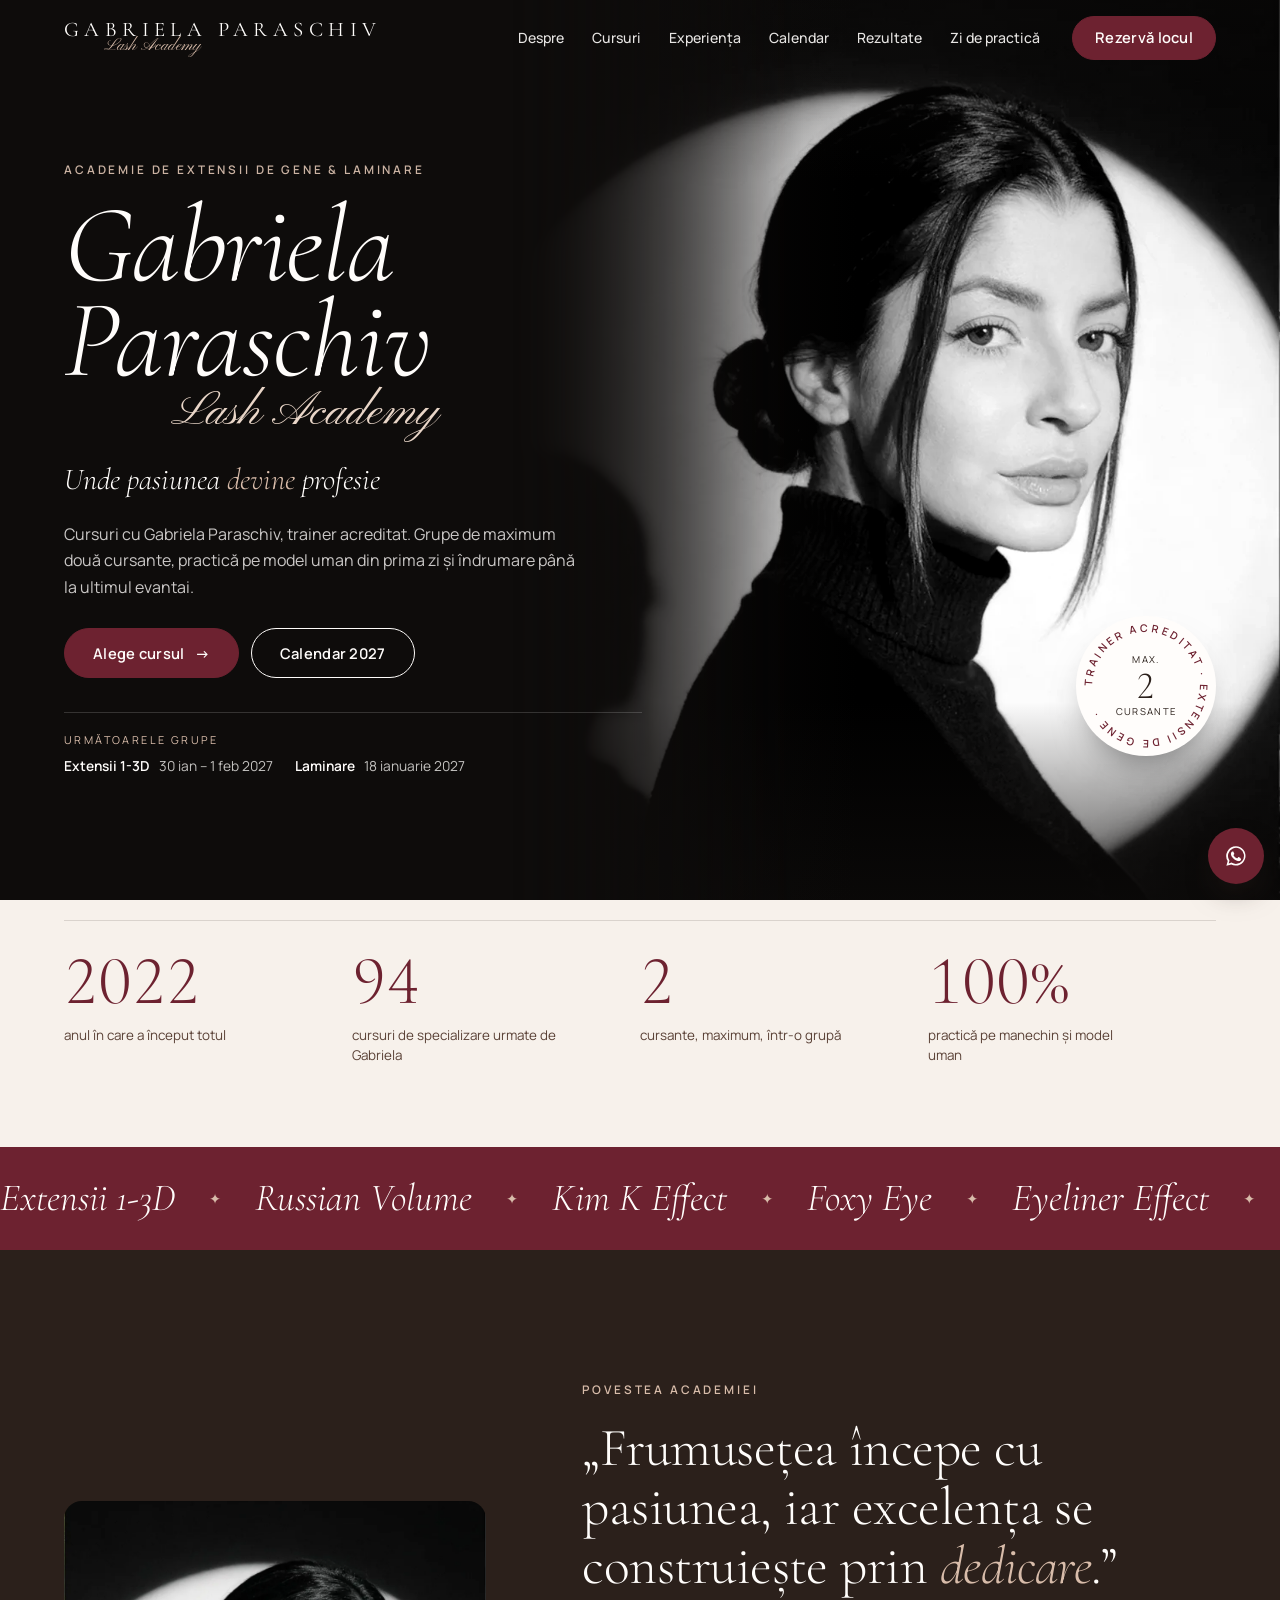
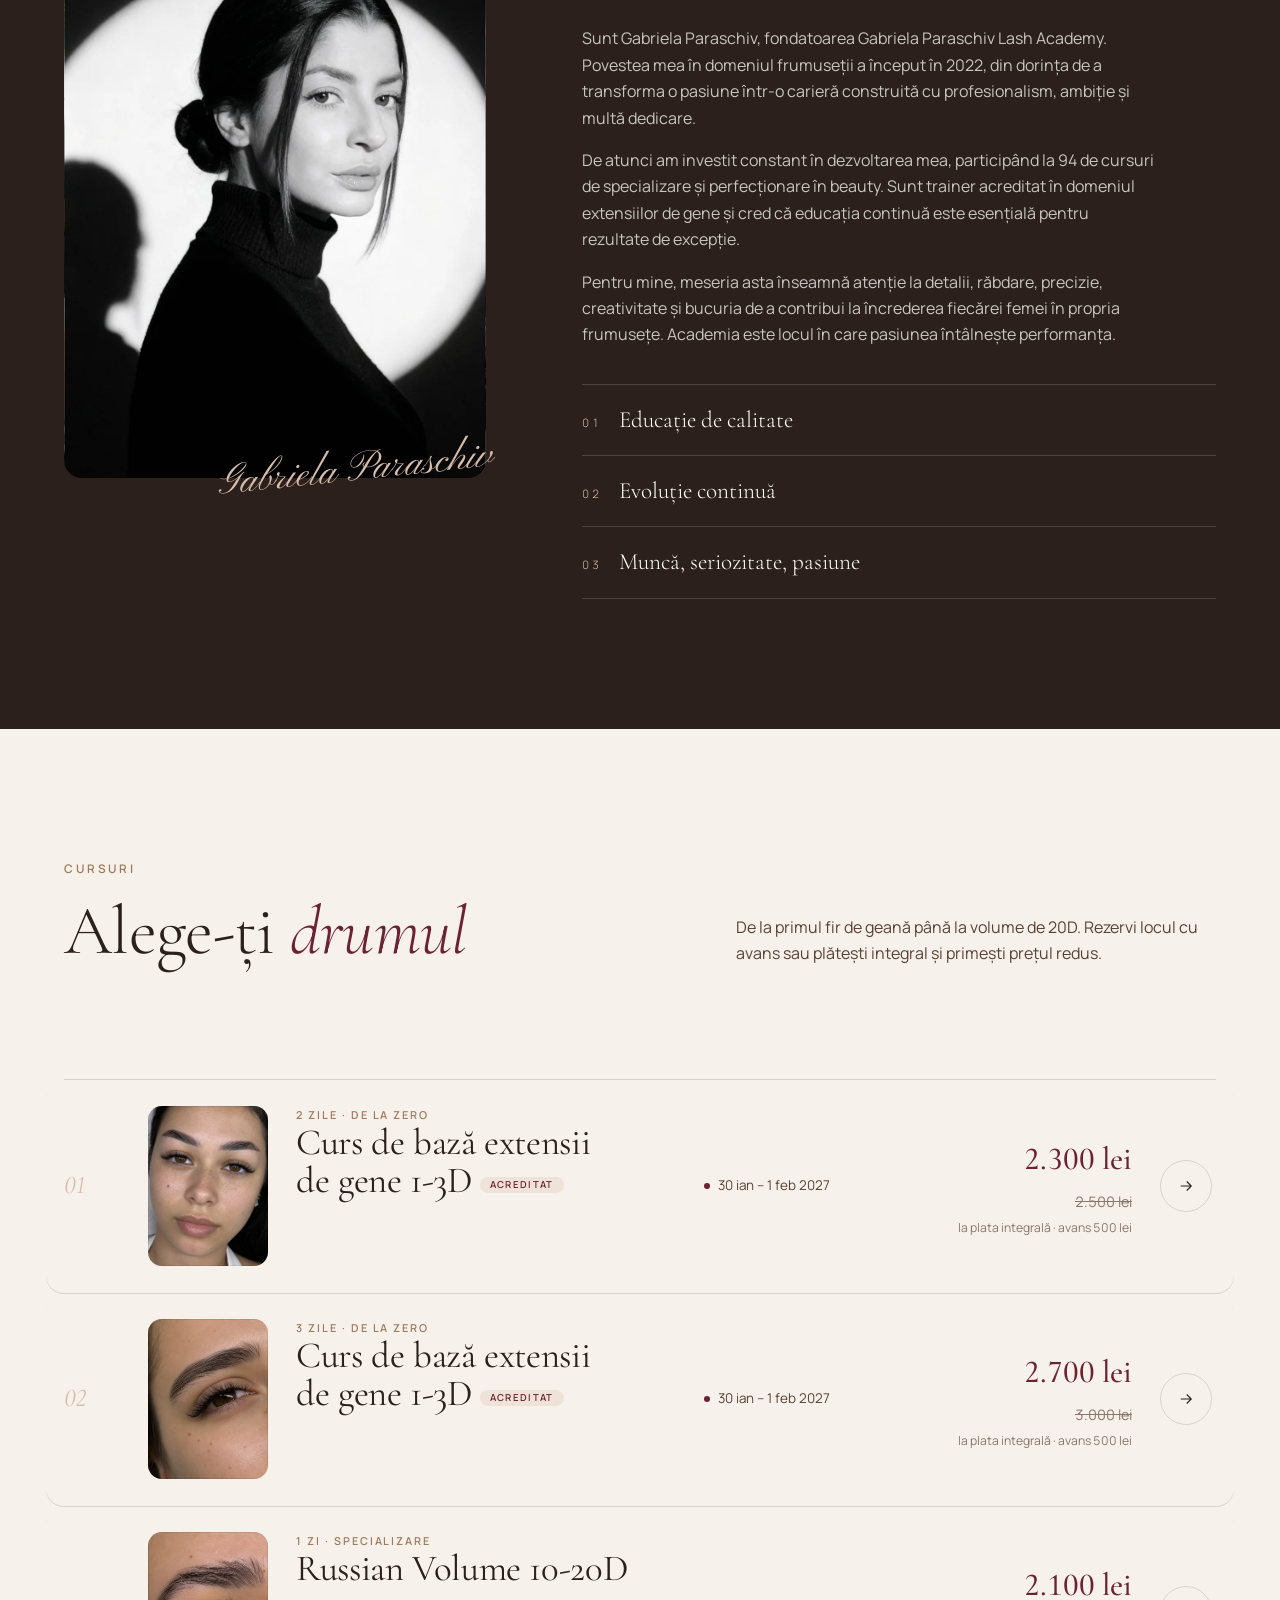
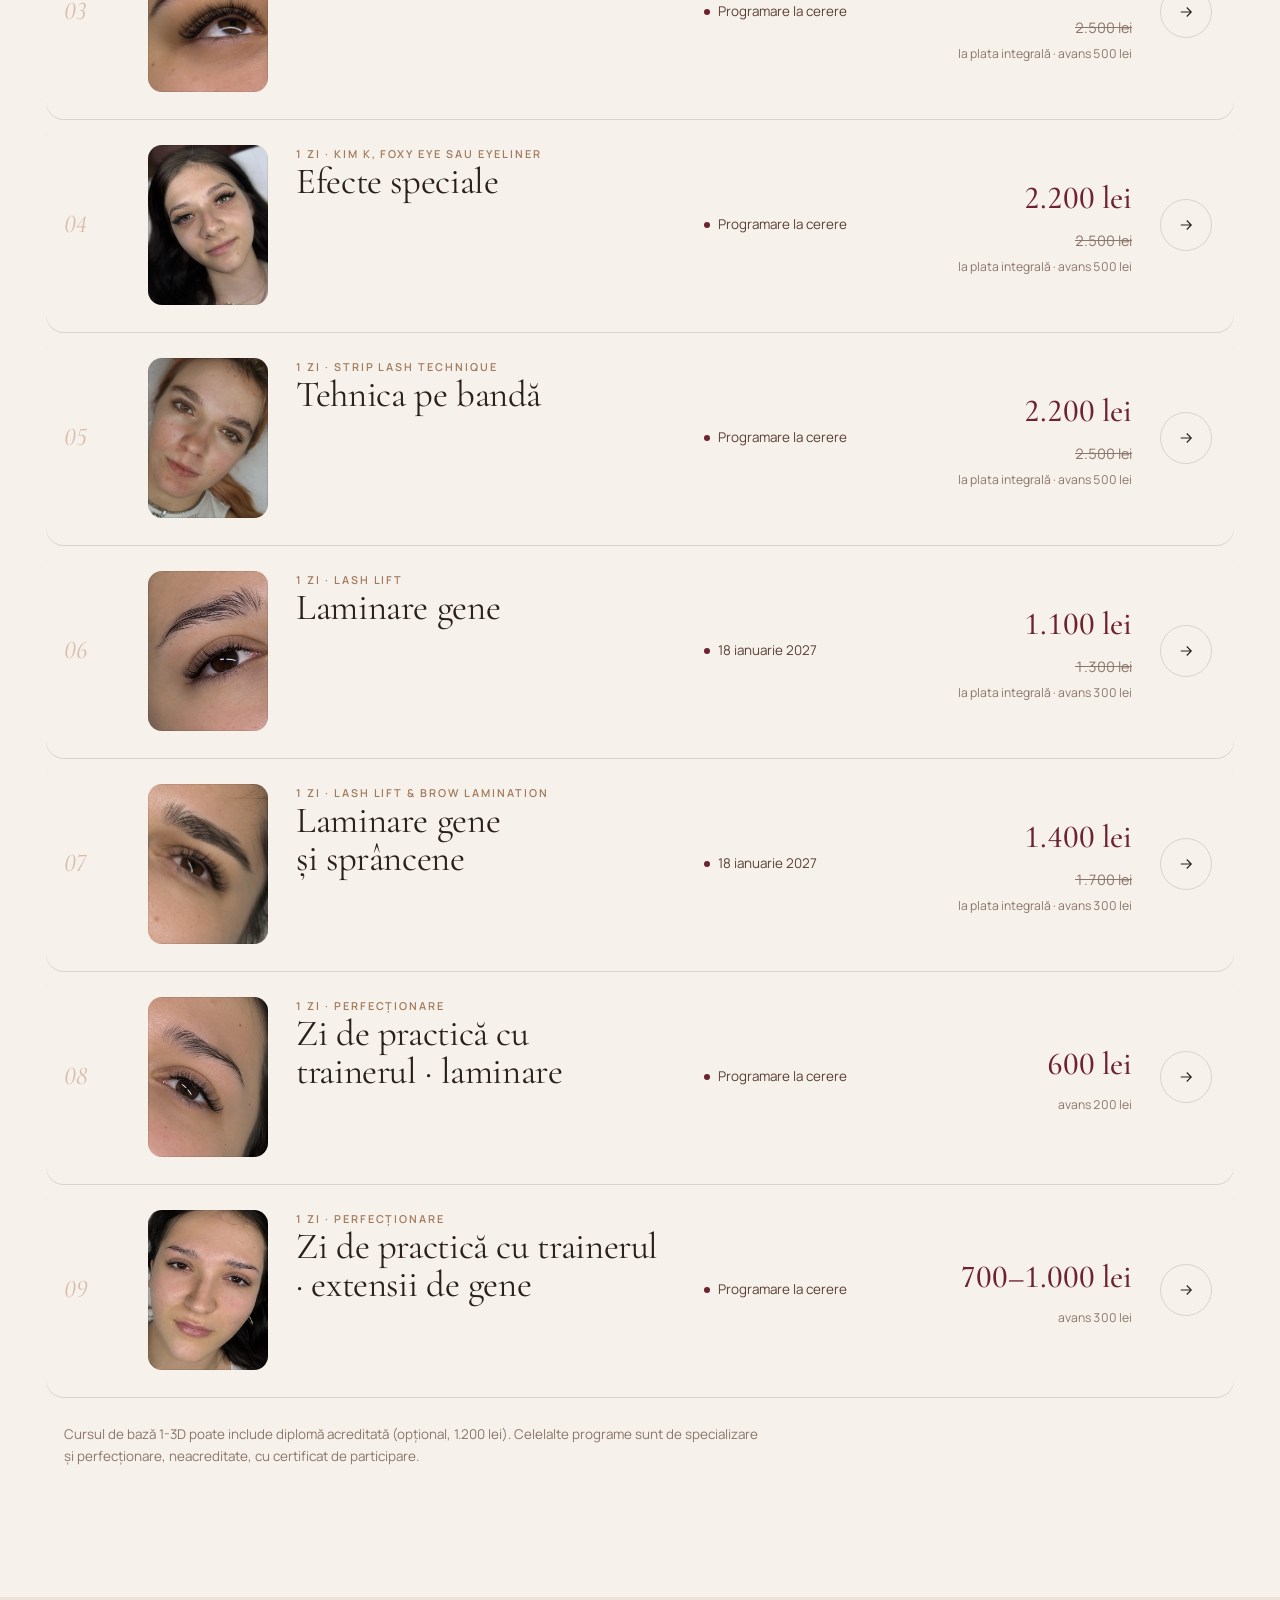
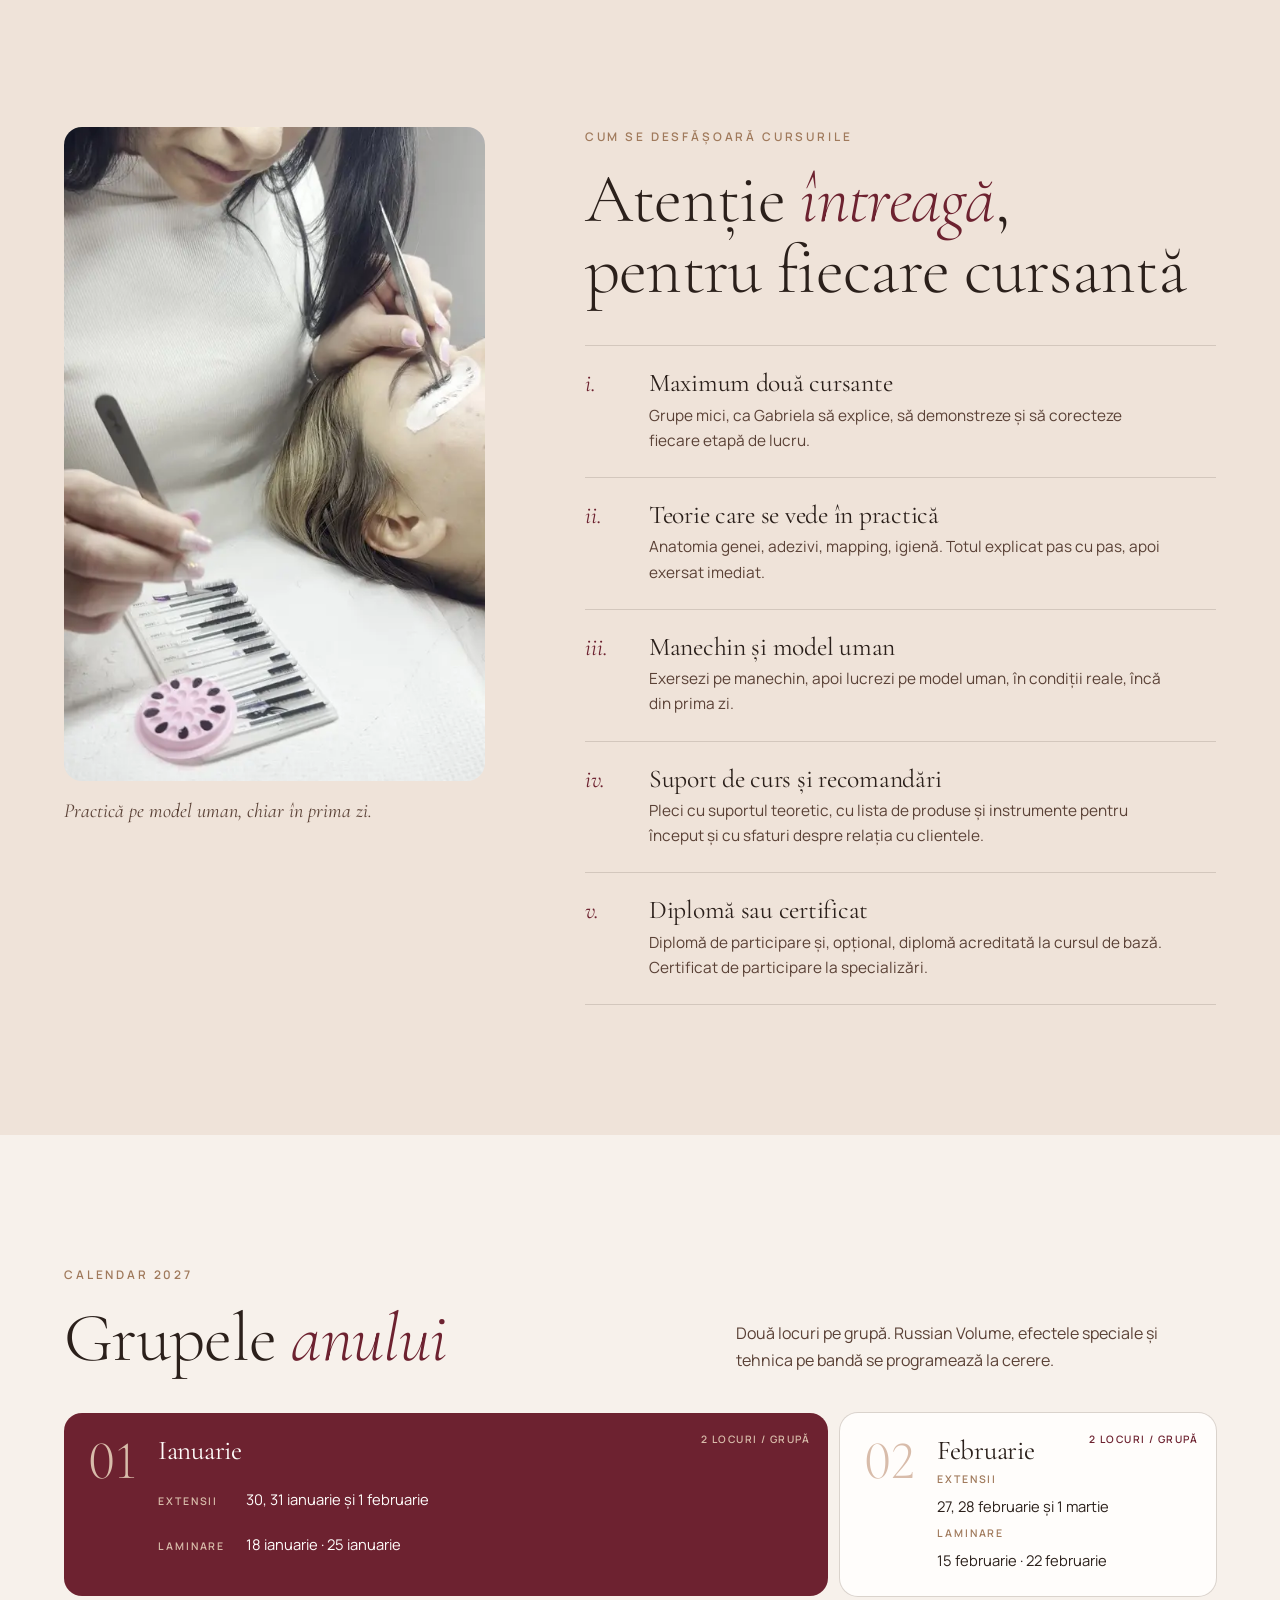
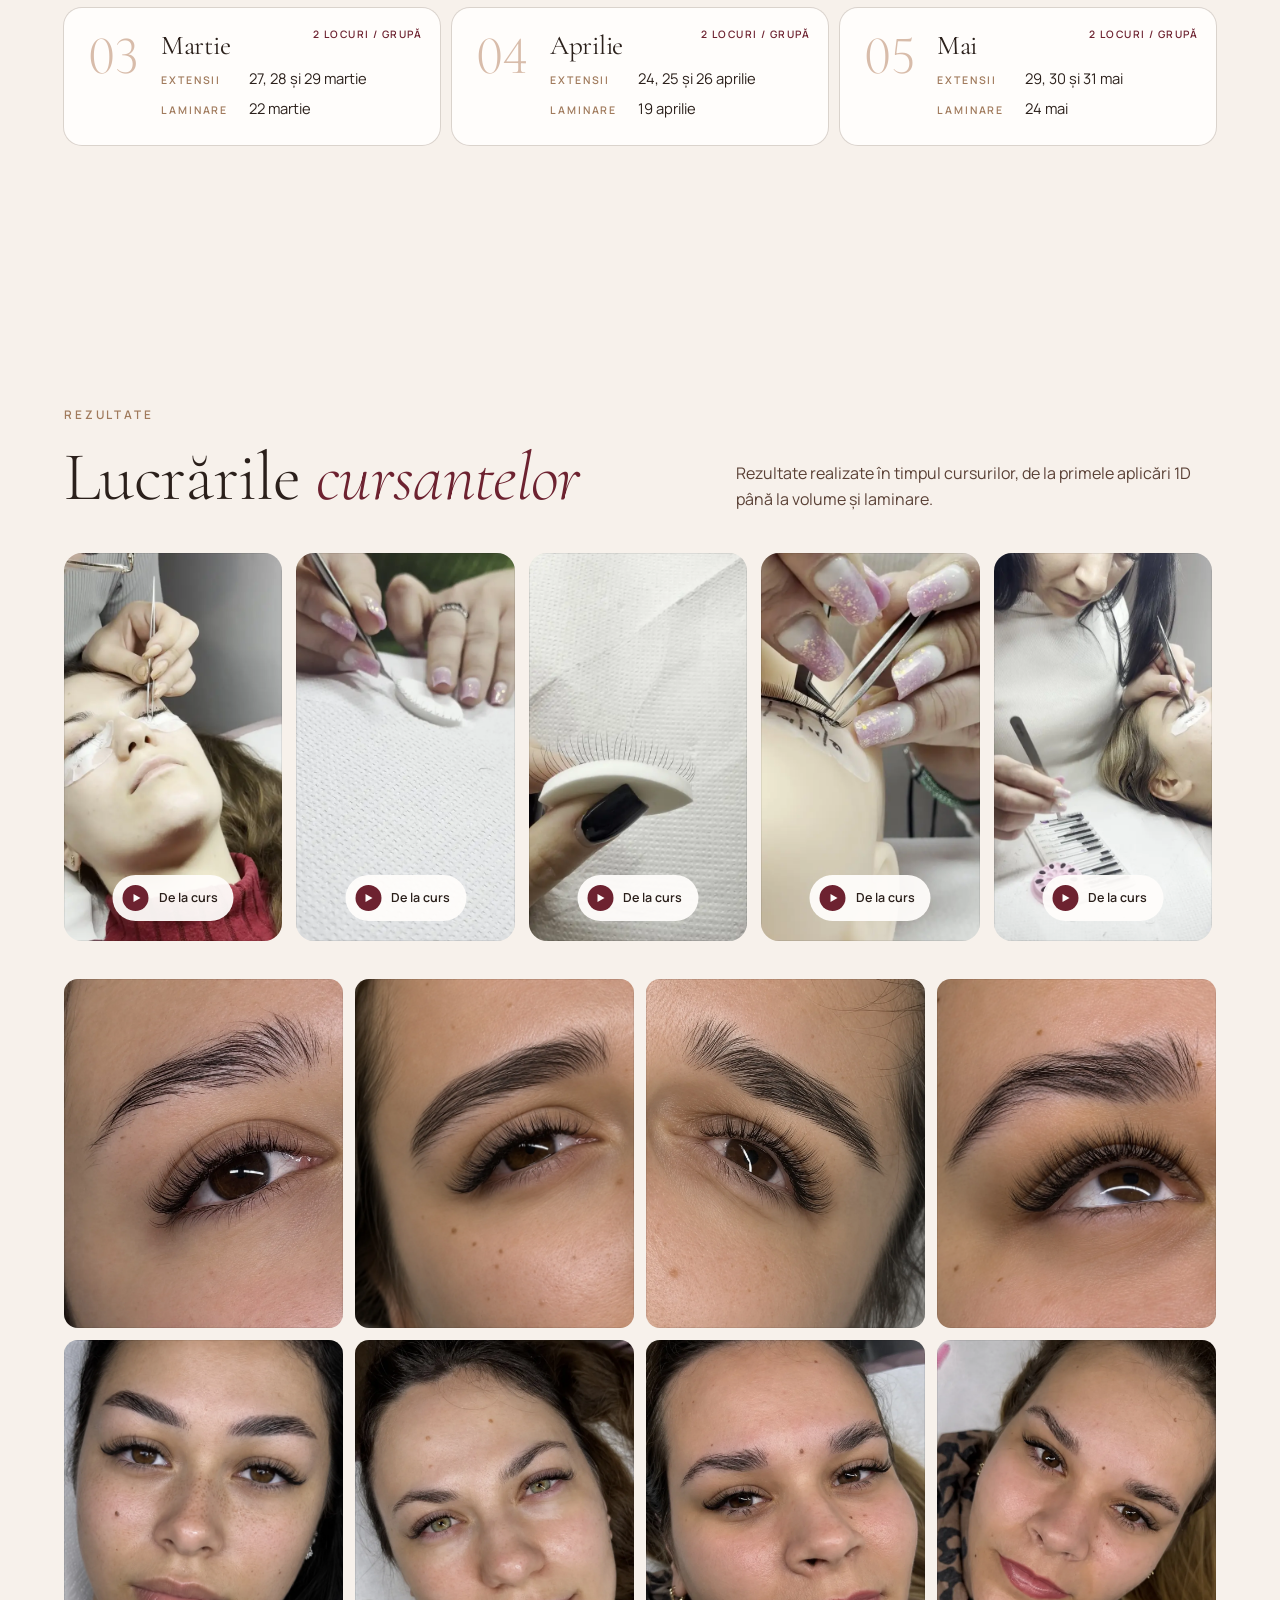
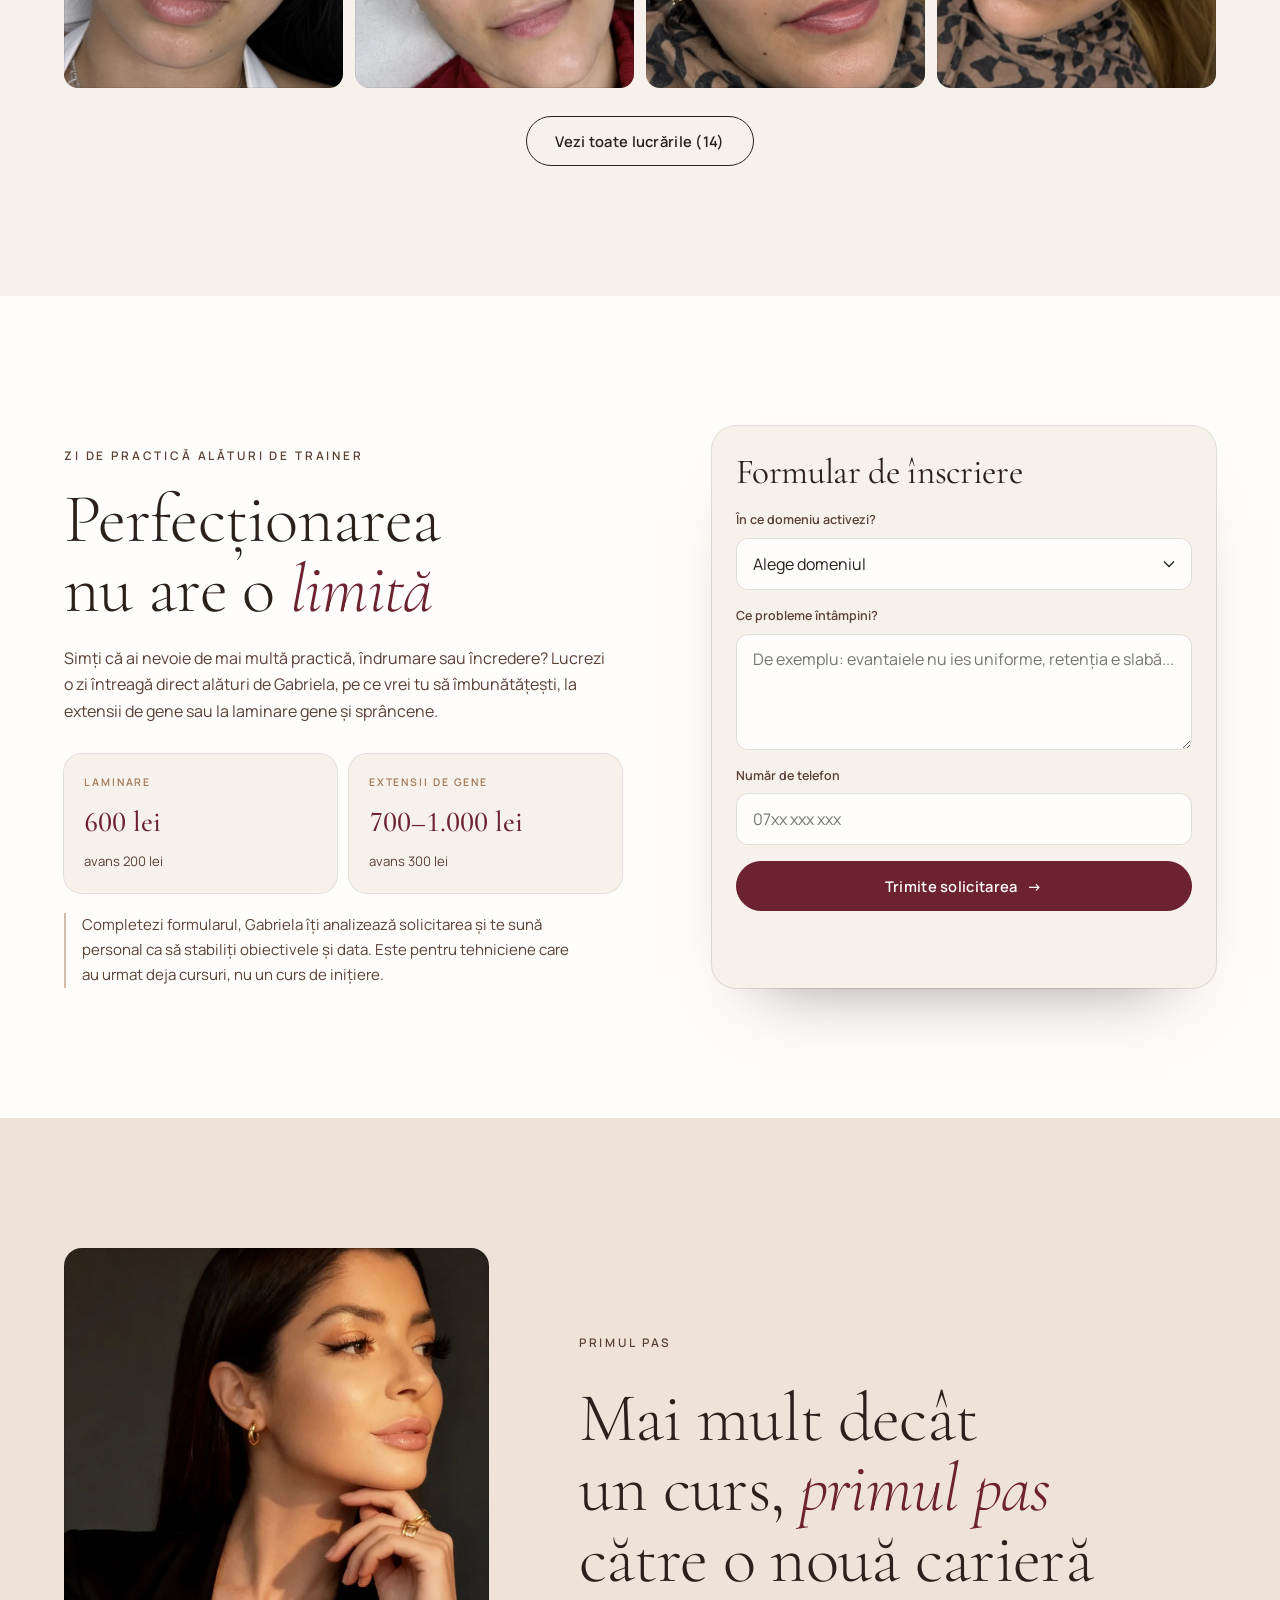
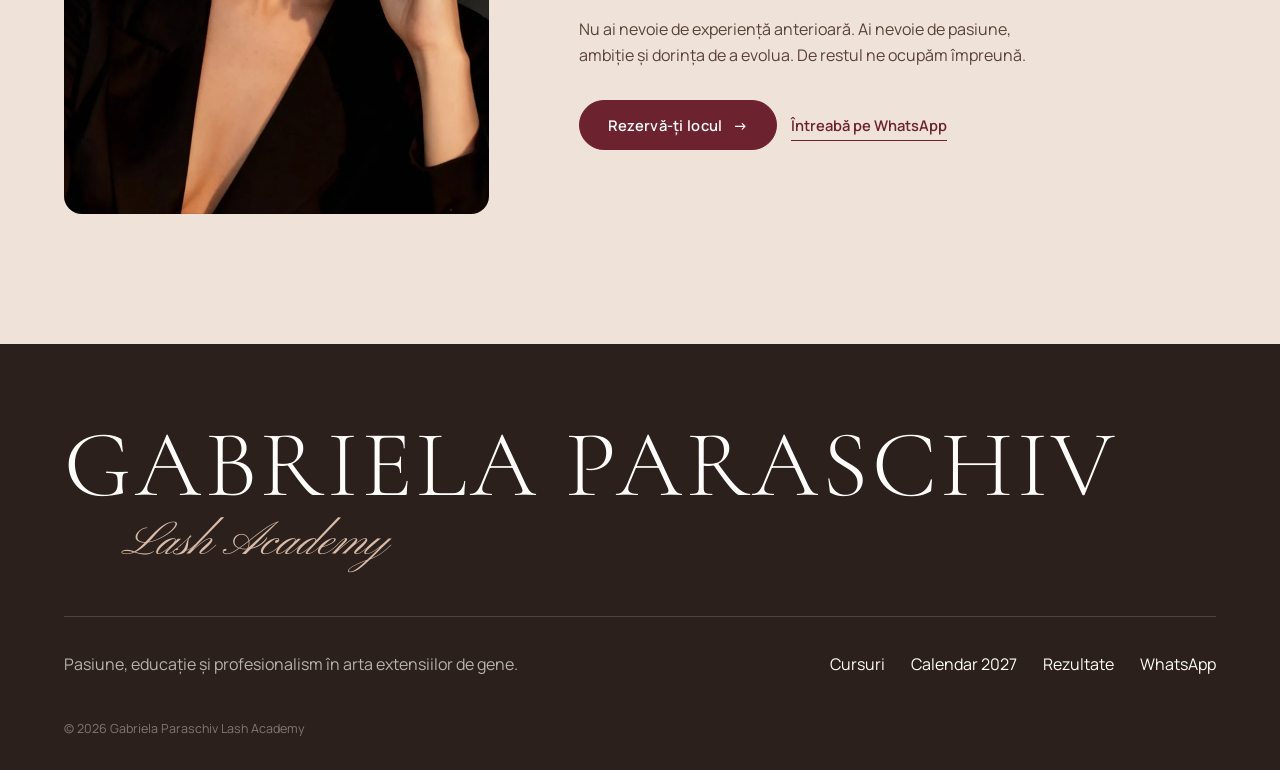
==== index.html @ af93b702 "Site Gabriela Paraschiv Lash Academy: design Epiphany, hero Reflector Co-Authored-By: Claude Opus 5." ====
<!doctype html>
<html lang="ro">
<head>
<meta charset="utf-8">
<meta name="viewport" content="width=device-width, initial-scale=1">
<title>Gabriela Paraschiv Lash Academy | Cursuri extensii de gene și laminare</title>
<meta name="description" content="Cursuri profesionale de extensii de gene (1-3D, Russian Volume, efecte speciale, tehnica pe bandă) și laminare gene și sprâncene. Grupe de maximum 2 cursante, practică pe model uman, cu Gabriela Paraschiv, trainer acreditat.">
<meta property="og:title" content="Gabriela Paraschiv Lash Academy">
<meta property="og:description" content="Mai mult decât frumusețe: un loc în care pasiunea devine profesie. Grupe de maximum 2 cursante.">
<meta property="og:image" content="assets/img/gabriela-bw.webp">
<meta name="theme-color" content="#0e0c0b">
<link rel="preconnect" href="https://fonts.googleapis.com">
<link rel="preconnect" href="https://fonts.gstatic.com" crossorigin>
<link href="https://fonts.googleapis.com/css2?family=Cormorant+Garamond:ital,wght@0,300;0,400;0,500;1,300;1,400&family=Manrope:wght@400;500;600&family=Pinyon+Script&display=swap" rel="stylesheet">
<link rel="stylesheet" href="assets/style.css?v=8">
<script>document.documentElement.classList.add("js")</script>
</head>
<body>

<header class="nav" id="top">
  <a class="logo" href="#top" aria-label="Gabriela Paraschiv Lash Academy, acasă">
    <span class="logo-word">Gabriela Paraschiv</span>
    <span class="logo-script">Lash Academy</span>
  </a>
  <nav class="menu" id="menu" aria-label="Meniu principal">
    <a href="#despre">Despre</a>
    <a href="#cursuri">Cursuri</a>
    <a href="#experienta">Experiența</a>
    <a href="#calendar">Calendar</a>
    <a href="#rezultate">Rezultate</a>
    <a href="#practica">Zi de practică</a>
  </nav>
  <a class="btn nav-cta" href="#cursuri">Rezervă locul</a>
  <button class="burger" aria-label="Deschide meniul" aria-expanded="false" aria-controls="menu"><span></span><span></span></button>
</header>

<main>

<!-- HERO -->
<section class="hero hv-d">
  <div class="hero-media" aria-hidden="true">
    <img src="assets/img/gabriela-bw.webp" alt="" width="992" height="1500" fetchpriority="high">
  </div>
  <div class="hero-copy">
    <p class="eyebrow hero-in">Academie de extensii de gene &amp; laminare</p>
    <h1 class="hero-title hero-in">
      <span>Gabriela</span>
      <span>Paraschiv</span>
      <span class="hero-script">Lash Academy</span>
    </h1>
    <p class="hero-slogan hero-in">Unde pasiunea <em>devine</em> profesie</p>
    <p class="hero-lead hero-in">Cursuri cu Gabriela Paraschiv, trainer acreditat. Grupe de maximum două cursante, practică pe model uman din prima zi și îndrumare până la ultimul evantai.</p>
    <div class="hero-actions hero-in">
      <a class="btn" href="#cursuri">Alege cursul <span class="arr" aria-hidden="true">→</span></a>
      <a class="btn btn-ghost" href="#calendar">Calendar 2027</a>
    </div>
    <div class="next hero-in">
      <span class="next-label">Următoarele grupe</span>
      <span class="next-item"><b>Extensii 1-3D</b> 30 ian – 1 feb 2027</span>
      <span class="next-item"><b>Laminare</b> 18 ianuarie 2027</span>
    </div>
  </div>
  <div class="seal" aria-hidden="true">
    <svg viewBox="0 0 120 120"><defs><path id="c" d="M60,60 m-46,0 a46,46 0 1,1 92,0 a46,46 0 1,1 -92,0"/></defs>
      <text><textPath href="#c">TRAINER ACREDITAT · EXTENSII DE GENE · </textPath></text></svg>
    <span class="seal-core">max.<b>2</b>cursante</span>
  </div>
</section>

<!-- CIFRE -->
<section class="stats" aria-label="Pe scurt">
  <div class="stat reveal"><b>2022</b><span>anul în care a început totul</span></div>
  <div class="stat reveal"><b>94</b><span>cursuri de specializare urmate de Gabriela</span></div>
  <div class="stat reveal"><b>2</b><span>cursante, maximum, într-o grupă</span></div>
  <div class="stat reveal"><b>100%</b><span>practică pe manechin și model uman</span></div>
</section>

<!-- MARQUEE -->
<div class="marquee" aria-hidden="true">
  <div class="marquee-track">
    <span>Extensii 1-3D</span><i>✦</i><span>Russian Volume</span><i>✦</i><span>Kim K Effect</span><i>✦</i><span>Foxy Eye</span><i>✦</i><span>Eyeliner Effect</span><i>✦</i><span>Tehnica pe bandă</span><i>✦</i><span>Lash Lift</span><i>✦</i><span>Brow Lamination</span><i>✦</i>
    <span>Extensii 1-3D</span><i>✦</i><span>Russian Volume</span><i>✦</i><span>Kim K Effect</span><i>✦</i><span>Foxy Eye</span><i>✦</i><span>Eyeliner Effect</span><i>✦</i><span>Tehnica pe bandă</span><i>✦</i><span>Lash Lift</span><i>✦</i><span>Brow Lamination</span><i>✦</i>
  </div>
</div>

<!-- DESPRE -->
<section class="about" id="despre">
  <div class="about-visual reveal">
    <div class="arch arch-bw"><img src="assets/img/gabriela-bw.webp" alt="Gabriela Paraschiv, portret alb-negru" loading="lazy" width="992" height="1500"></div>
    <p class="sign">Gabriela Paraschiv</p>
  </div>
  <div class="about-copy">
    <p class="kicker kicker-light reveal"><span class="dot"></span>Povestea academiei</p>
    <h2 class="reveal">„Frumusețea începe cu pasiunea, iar excelența se construiește prin <em>dedicare</em>.”</h2>
    <div class="about-text reveal">
      <p>Sunt Gabriela Paraschiv, fondatoarea Gabriela Paraschiv Lash Academy. Povestea mea în domeniul frumuseții a început în 2022, din dorința de a transforma o pasiune într-o carieră construită cu profesionalism, ambiție și multă dedicare.</p>
      <p>De atunci am investit constant în dezvoltarea mea, participând la 94 de cursuri de specializare și perfecționare în beauty. Sunt trainer acreditat în domeniul extensiilor de gene și cred că educația continuă este esențială pentru rezultate de excepție.</p>
      <p>Pentru mine, meseria asta înseamnă atenție la detalii, răbdare, precizie, creativitate și bucuria de a contribui la încrederea fiecărei femei în propria frumusețe. Academia este locul în care pasiunea întâlnește performanța.</p>
    </div>
    <ul class="values reveal">
      <li><span>01</span>Educație de calitate</li>
      <li><span>02</span>Evoluție continuă</li>
      <li><span>03</span>Muncă, seriozitate, pasiune</li>
    </ul>
  </div>
</section>

<!-- CURSURI -->
<section class="courses" id="cursuri">
  <div class="sec-head">
    <div>
      <p class="kicker reveal"><span class="dot"></span>Cursuri</p>
      <h2 class="reveal">Alege-ți <em>drumul</em></h2>
    </div>
    <p class="sec-sub reveal">De la primul fir de geană până la volume de 20D. Rezervi locul cu avans sau plătești integral și primești prețul redus.</p>
  </div>
  <div class="filters reveal" role="tablist" aria-label="Filtrează cursurile">
    <button class="chip is-on" data-filter="all" role="tab" aria-selected="true">Toate <sup>9</sup></button>
    <button class="chip" data-filter="baza" role="tab" aria-selected="false">De la zero</button>
    <button class="chip" data-filter="spec" role="tab" aria-selected="false">Specializări</button>
    <button class="chip" data-filter="lam" role="tab" aria-selected="false">Laminare</button>
    <button class="chip" data-filter="practica" role="tab" aria-selected="false">Zi de practică</button>
  </div>
  <ol class="course-list" id="courseList"></ol>
  <p class="fine">Cursul de bază 1-3D poate include diplomă acreditată (opțional, 1.200 lei). Celelalte programe sunt de specializare și perfecționare, neacreditate, cu certificat de participare.</p>
</section>

<!-- EXPERIENȚA -->
<section class="exp" id="experienta">
  <div class="exp-media reveal">
    <div class="arch arch-video">
      <video src="assets/video/v-5691.mp4" poster="assets/video/p-5691.webp" muted loop playsinline autoplay preload="none" aria-label="Gabriela lucrând alături de o cursantă"></video>
    </div>
    <p class="caption">Practică pe model uman, chiar în prima zi.</p>
  </div>
  <div class="exp-copy">
    <p class="kicker reveal"><span class="dot"></span>Cum se desfășoară cursurile</p>
    <h2 class="reveal">Atenție <em>întreagă</em>, pentru fiecare cursantă</h2>
    <ol class="steps">
      <li class="reveal"><span class="n">i.</span><div><h3>Maximum două cursante</h3><p>Grupe mici, ca Gabriela să explice, să demonstreze și să corecteze fiecare etapă de lucru.</p></div></li>
      <li class="reveal"><span class="n">ii.</span><div><h3>Teorie care se vede în practică</h3><p>Anatomia genei, adezivi, mapping, igienă. Totul explicat pas cu pas, apoi exersat imediat.</p></div></li>
      <li class="reveal"><span class="n">iii.</span><div><h3>Manechin și model uman</h3><p>Exersezi pe manechin, apoi lucrezi pe model uman, în condiții reale, încă din prima zi.</p></div></li>
      <li class="reveal"><span class="n">iv.</span><div><h3>Suport de curs și recomandări</h3><p>Pleci cu suportul teoretic, cu lista de produse și instrumente pentru început și cu sfaturi despre relația cu clientele.</p></div></li>
      <li class="reveal"><span class="n">v.</span><div><h3>Diplomă sau certificat</h3><p>Diplomă de participare și, opțional, diplomă acreditată la cursul de bază. Certificat de participare la specializări.</p></div></li>
    </ol>
  </div>
</section>

<!-- CALENDAR -->
<section class="cal" id="calendar">
  <div class="sec-head">
    <div>
      <p class="kicker reveal"><span class="dot"></span>Calendar 2027</p>
      <h2 class="reveal">Grupele <em>anului</em></h2>
    </div>
    <p class="sec-sub reveal">Două locuri pe grupă. Russian Volume, efectele speciale și tehnica pe bandă se programează la cerere.</p>
  </div>
  <div class="cal-grid" id="calGrid"></div>
</section>

<!-- REZULTATE -->
<section class="results" id="rezultate">
  <div class="sec-head">
    <div>
      <p class="kicker reveal"><span class="dot"></span>Rezultate</p>
      <h2 class="reveal">Lucrările <em>cursantelor</em></h2>
    </div>
    <p class="sec-sub reveal">Rezultate realizate în timpul cursurilor, de la primele aplicări 1D până la volume și laminare.</p>
  </div>
  <div class="reel" id="reel"></div>
  <div class="mosaic" id="mosaic"></div>
</section>

<!-- ZI DE PRACTICĂ -->
<section class="practice" id="practica">
  <div class="practice-copy">
    <p class="kicker reveal"><span class="dot"></span>Zi de practică alături de trainer</p>
    <h2 class="reveal">Perfecționarea nu are o <em>limită</em></h2>
    <p class="reveal">Simți că ai nevoie de mai multă practică, îndrumare sau încredere? Lucrezi o zi întreagă direct alături de Gabriela, pe ce vrei tu să îmbunătățești, la extensii de gene sau la laminare gene și sprâncene.</p>
    <div class="practice-prices reveal">
      <div><small>Laminare</small><b>600 lei</b><span>avans 200 lei</span></div>
      <div><small>Extensii de gene</small><b>700–1.000 lei</b><span>avans 300 lei</span></div>
    </div>
    <p class="practice-how reveal">Completezi formularul, Gabriela îți analizează solicitarea și te sună personal ca să stabiliți obiectivele și data. Este pentru tehniciene care au urmat deja cursuri, nu un curs de inițiere.</p>
  </div>
  <form class="pform reveal" id="practiceForm" novalidate>
    <h3>Formular de înscriere</h3>
    <label><span>În ce domeniu activezi?</span>
      <select name="domeniu" required>
        <option value="">Alege domeniul</option>
        <option>Extensii de gene</option>
        <option>Laminare gene și sprâncene</option>
        <option>Ambele</option>
      </select>
    </label>
    <label><span>Ce probleme întâmpini?</span>
      <textarea name="probleme" rows="4" placeholder="De exemplu: evantaiele nu ies uniforme, retenția e slabă..." required></textarea>
    </label>
    <label><span>Număr de telefon</span>
      <input name="telefon" type="tel" inputmode="tel" autocomplete="tel" placeholder="07xx xxx xxx" required>
    </label>
    <button class="btn btn-dark btn-block" type="submit">Trimite solicitarea <span class="arr" aria-hidden="true">→</span></button>
    <p class="form-msg" id="practiceMsg" role="status"></p>
  </form>
</section>

<!-- FINAL -->
<section class="final">
  <div class="arch arch-final reveal"><img src="assets/img/gabriela-negru.webp" alt="Gabriela Paraschiv" loading="lazy" width="848" height="1500"></div>
  <div class="final-copy">
    <p class="kicker reveal"><span class="dot"></span>Primul pas</p>
    <h2 class="reveal">Mai mult decât un curs, <em>primul pas</em> către o nouă carieră</h2>
    <p class="reveal">Nu ai nevoie de experiență anterioară. Ai nevoie de pasiune, ambiție și dorința de a evolua. De restul ne ocupăm împreună.</p>
    <div class="hero-actions reveal">
      <a class="btn btn-dark" href="#cursuri">Rezervă-ți locul <span class="arr" aria-hidden="true">→</span></a>
      <a class="link-u" id="waLink2" href="#" target="_blank" rel="noopener">Întreabă pe WhatsApp</a>
    </div>
  </div>
</section>
</main>

<footer class="footer">
  <p class="foot-big">Gabriela Paraschiv <em>Lash Academy</em></p>
  <p class="foot-script">frumusețea începe cu pasiunea</p>
  <div class="foot-row">
    <p>Pasiune, educație și profesionalism în arta extensiilor de gene.</p>
    <nav class="foot-links" aria-label="Linkuri subsol">
      <a href="#cursuri">Cursuri</a><a href="#calendar">Calendar 2027</a><a href="#rezultate">Rezultate</a><a id="waLink" href="#" target="_blank" rel="noopener">WhatsApp</a>
    </nav>
  </div>
  <p class="copy">© 2026 Gabriela Paraschiv Lash Academy</p>
</footer>

<a class="wa-float" id="waFloat" href="#" target="_blank" rel="noopener" aria-label="Scrie pe WhatsApp">
  <svg viewBox="0 0 24 24" width="24" height="24" aria-hidden="true"><path fill="currentColor" d="M12 2.2A9.7 9.7 0 0 0 3.7 17l-1.3 4.8 4.9-1.3A9.7 9.7 0 1 0 12 2.2Zm0 17.7a8 8 0 0 1-4.1-1.1l-.3-.2-2.9.8.8-2.8-.2-.3A8 8 0 1 1 12 19.9Z"/><path fill="currentColor" d="M16.4 13.9c-.2-.1-1.4-.7-1.7-.8-.2-.1-.4-.1-.5.1l-.8 1c-.1.2-.3.2-.5.1a6.5 6.5 0 0 1-3.3-2.9c-.2-.4.3-.4.7-1.3.1-.2 0-.3 0-.4l-.8-1.8c-.2-.5-.4-.4-.5-.4h-.5a.9.9 0 0 0-.7.3 2.9 2.9 0 0 0-.9 2.2c0 1.3.9 2.5 1 2.7.1.2 1.8 2.7 4.4 3.8 1.6.7 2.2.7 3 .6.5-.1 1.4-.6 1.6-1.1.2-.6.2-1 .1-1.1l-.5-.3Z"/></svg>
</a>

<!-- Detalii curs (sheet) -->
<dialog id="courseDialog" class="sheet" aria-labelledby="cdTitle">
  <button class="x" data-close aria-label="Închide">
    <svg viewBox="0 0 24 24" width="18" height="18" aria-hidden="true"><path d="M6 6l12 12M18 6 6 18" stroke="currentColor" stroke-width="1.5" fill="none"/></svg>
  </button>
  <div id="courseBody"></div>
</dialog>

<!-- Rezervare -->
<dialog id="bookDialog" class="sheet sheet-narrow" aria-labelledby="bookTitle">
  <button class="x" data-close aria-label="Închide">
    <svg viewBox="0 0 24 24" width="18" height="18" aria-hidden="true"><path d="M6 6l12 12M18 6 6 18" stroke="currentColor" stroke-width="1.5" fill="none"/></svg>
  </button>
  <form id="bookForm" class="bform" novalidate>
    <p class="kicker"><span class="dot"></span>Rezervare</p>
    <h3 id="bookTitle">Rezervă-ți <em>locul</em></h3>
    <label><span>Curs</span><select name="curs" id="bookCourse" required></select></label>
    <label id="choiceWrap" hidden><span>Efectul ales</span><select name="efect" id="bookChoice"></select></label>
    <label id="dateWrap"><span>Data</span><select name="data" id="bookDate"></select></label>
    <fieldset id="addonWrap" hidden><legend>Adaugă, dacă vrei</legend><div id="addonList" class="opts"></div></fieldset>
    <fieldset><legend>Cum plătești</legend>
      <div class="opts">
        <label class="opt"><input type="radio" name="plata" value="avans" checked><span><b>Avans</b> pentru rezervarea locului</span><em id="payAdvance"></em></label>
        <label class="opt" id="fullRadio"><input type="radio" name="plata" value="integral"><span><b>Integral</b>, la preț redus</span><em id="payFull"></em></label>
      </div>
    </fieldset>
    <div class="row2">
      <label><span>Nume și prenume</span><input name="nume" autocomplete="name" required></label>
      <label><span>Telefon</span><input name="telefon" type="tel" inputmode="tel" autocomplete="tel" required></label>
    </div>
    <label><span>Email</span><input name="email" type="email" autocomplete="email" required></label>
    <div class="total"><span>De plată acum</span><strong id="sumNow">0 lei</strong></div>
    <p class="total-note" id="sumNote"></p>
    <label class="opt opt-plain"><input type="checkbox" name="acord" required><span>Am citit detaliile cursului și sunt de acord cu prelucrarea datelor mele pentru rezervare.</span></label>
    <button class="btn btn-dark btn-block" type="submit" id="bookSubmit">Continuă către plată <span class="arr" aria-hidden="true">→</span></button>
    <p class="form-msg" id="bookMsg" role="status"></p>
  </form>
</dialog>

<dialog id="lightbox" class="lightbox" aria-label="Poză mărită">
  <button class="x" data-close aria-label="Închide"><svg viewBox="0 0 24 24" width="18" height="18" aria-hidden="true"><path d="M6 6l12 12M18 6 6 18" stroke="currentColor" stroke-width="1.5" fill="none"/></svg></button>
  <img alt="">
</dialog>

<script>requestAnimationFrame(()=>requestAnimationFrame(()=>document.body.classList.add("is-ready")))</script>
<script src="assets/data.js?v=6"></script>
<script src="assets/app.js?v=6"></script>
</body>
</html>
---- assets/style.css ----
/* Gabriela Paraschiv Lash Academy: limbajul vizual Epiphany
   Cormorant Garamond (titluri) + Manrope (text) + Pinyon Script (semnătură).
   Crem, nisip, nude, caramel, cacao, bordo. */
:root{
  --cream:#f7f1eb; --sand:#efe3d9; --white:#fffdfb;
  --nude:#d8bcaa; --caramel:#a07a5c; --cocoa:#5a4136; --ink:#2b201b; --night:#241a15;
  --bordo:#6d2230; --bordo-2:#5a1a26;
  --muted:#8b766a;
  --line:rgba(43,32,27,.14); --line-l:rgba(255,253,251,.16);
  --serif:"Cormorant Garamond",Georgia,serif; --sans:"Manrope",system-ui,sans-serif; --script:"Pinyon Script",cursive;
  --pad:clamp(20px,5vw,72px); --maxw:1320px; --radius:18px; --ease:cubic-bezier(.22,.8,.2,1);
}
*{box-sizing:border-box;margin:0;padding:0}
[hidden]{display:none!important}
html{scroll-behavior:smooth;scroll-padding-top:84px;-webkit-text-size-adjust:100%;-webkit-font-smoothing:antialiased;-moz-osx-font-smoothing:grayscale}
body{font-family:var(--sans);font-size:16px;color:var(--ink);background:var(--cream);line-height:1.65;overflow-x:hidden}
img,video{display:block;max-width:100%}
img{outline:1px solid rgba(0,0,0,.08);outline-offset:-1px}
a{color:inherit;text-decoration:none}
button{font:inherit;color:inherit}
h1,h2,h3{font-family:var(--serif);font-weight:300;line-height:1.02;letter-spacing:-.01em;text-wrap:balance}
h2{font-size:clamp(2.4rem,5.4vw,4.4rem)}
h2 em,h3 em,.foot-big em{font-style:italic;color:var(--bordo)}
p{text-wrap:pretty}
::selection{background:var(--nude)}
:focus-visible{outline:2px solid var(--bordo);outline-offset:3px;border-radius:6px}

.kicker,.eyebrow{display:block;font-size:.74rem;letter-spacing:.24em;text-transform:uppercase;font-weight:600;color:var(--caramel);margin-bottom:18px}
.dot{display:none}
.kicker-light{color:var(--nude)}

/* butoane: pastilă bordo, ca la Epiphany */
.btn,.btn-dark{display:inline-flex;align-items:center;justify-content:center;gap:10px;min-height:50px;padding:0 28px;border-radius:999px;background:var(--bordo);color:var(--white);border:1px solid var(--bordo);font-weight:600;font-size:.92rem;letter-spacing:.02em;cursor:pointer;
  transition-property:transform,background-color,color,border-color;transition-duration:.25s;transition-timing-function:var(--ease)}
.btn:hover{background:var(--bordo-2);border-color:var(--bordo-2);transform:translateY(-2px)}
.btn:active{transform:scale(.97)}
.btn .arr{display:inline-block;transition:transform .25s var(--ease)}
.btn:hover .arr{transform:translateX(4px)}
.btn-ghost{background:transparent;color:inherit;border-color:currentColor}
.btn-ghost:hover{background:var(--ink);border-color:var(--ink);color:var(--white)}
.btn-line{background:transparent;color:var(--ink);border-color:var(--ink)}
.btn-line:hover{background:var(--ink);border-color:var(--ink);color:var(--white)}
.btn-block{width:100%}
.link-u{position:relative;font-size:.92rem;font-weight:600;padding:14px 2px;color:var(--bordo)}
.link-u::after{content:"";position:absolute;left:2px;right:2px;bottom:10px;height:1px;background:currentColor;transform-origin:left;transition:transform .3s var(--ease)}
.link-u:hover::after{transform:scaleX(.4)}

/* nav: albă peste hero, crem după scroll */
.nav{position:fixed;inset:0 0 auto;z-index:50;display:flex;align-items:center;gap:24px;padding:14px var(--pad);color:var(--white);transition-property:background-color,box-shadow,color;transition-duration:.4s}
.nav.scrolled{background:rgba(247,241,235,.92);backdrop-filter:blur(12px);-webkit-backdrop-filter:blur(12px);box-shadow:0 1px 0 var(--line);color:var(--ink)}
.logo{display:flex;flex-direction:column;line-height:.9;margin-right:auto;padding:4px 0}
.logo-word{font-family:var(--serif);font-size:clamp(1.02rem,2.6vw,1.3rem);letter-spacing:.26em;text-transform:uppercase;font-weight:400;white-space:nowrap}
.logo-script{font-family:var(--script);font-size:1.05rem;color:var(--nude);margin:-1px 0 0 2.4em;transition:color .4s}
.nav.scrolled .logo-script{color:var(--bordo)}
.menu{display:none}
.nav-cta{display:none}
.burger{width:46px;height:46px;border-radius:50%;border:1px solid currentColor;background:transparent;display:grid;place-content:center;gap:6px;cursor:pointer;opacity:.9}
.burger span{display:block;width:18px;height:1.5px;background:currentColor;transition:transform .3s var(--ease)}
.burger[aria-expanded="true"] span:first-child{transform:translateY(3.75px) rotate(45deg)}
.burger[aria-expanded="true"] span:last-child{transform:translateY(-3.75px) rotate(-45deg)}
.menu.open{display:flex;flex-direction:column;position:fixed;inset:76px 12px auto;padding:10px 22px 18px;background:var(--white);color:var(--ink);border-radius:22px;box-shadow:0 30px 60px -30px rgba(43,32,27,.5),0 0 0 1px var(--line)}
.menu.open a{font-family:var(--serif);font-size:1.7rem;font-weight:400;padding:10px 0;border-bottom:1px solid var(--line)}
.menu.open a:last-child{border:0}

/* reveal la scroll */
.js .reveal{opacity:0;transform:translateY(22px);filter:blur(6px);transition:opacity .9s var(--ease),transform .9s var(--ease),filter .9s var(--ease)}
.js .reveal.in{opacity:1;transform:none;filter:none}

/* rame foto: colțuri moi, nu arcade */
.arch{position:relative;overflow:hidden;border-radius:var(--radius);background:var(--sand)}
.arch img,.arch video{width:100%;height:100%;object-fit:cover}

/* ---------- HERO: Gabriela pe tot ecranul ---------- */
.hero{position:relative;min-height:100svh;display:flex;align-items:flex-end;padding:120px var(--pad) clamp(40px,8vh,88px);background:var(--night);color:var(--white);overflow:hidden;isolation:isolate}
.hero-media{position:absolute;inset:0;z-index:-1}
.hero-media img{width:100%;height:100%;object-fit:cover;object-position:62% 12%;outline:0;transform:scale(1.08);transition:transform 2.4s var(--ease)}
.hero-media::after{content:"";position:absolute;inset:0;background:linear-gradient(180deg,rgba(36,26,21,.55) 0%,rgba(36,26,21,0) 22%,rgba(36,26,21,.15) 42%,rgba(36,26,21,.82) 70%,var(--night) 100%)}
body.is-ready .hero-media img{transform:none}
.hero-copy{position:relative;max-width:640px}
.hero .eyebrow{color:var(--nude)}
.hero-title{display:flex;flex-direction:column;font-size:clamp(2.9rem,13vw,7.4rem);line-height:.9;letter-spacing:.08em;text-transform:uppercase;font-weight:300}
.hero-script{font-family:var(--script);text-transform:none;letter-spacing:0;font-size:.44em;color:var(--nude);margin:-.05em 0 0 1.4em;line-height:1.15;font-weight:400}
.hero-slogan{font-family:var(--serif);font-style:italic;font-weight:300;font-size:clamp(1.35rem,2.6vw,1.9rem);margin-top:14px}
.hero-slogan em{color:var(--nude)}
.hero-lead{max-width:32em;margin:16px 0 28px;font-size:1rem;color:rgba(255,253,251,.78)}
.hero-actions{display:flex;flex-wrap:wrap;align-items:center;gap:12px}
.hero .btn-ghost{color:var(--white)}
.hero .btn-ghost:hover{background:var(--white);border-color:var(--white);color:var(--ink)}
.next{display:flex;flex-wrap:wrap;gap:6px 22px;margin-top:34px;padding-top:18px;border-top:1px solid var(--line-l);font-size:.86rem;color:rgba(255,253,251,.75);font-variant-numeric:lining-nums}
.next-label{width:100%;font-size:.68rem;letter-spacing:.22em;text-transform:uppercase;color:var(--nude)}
.next-item b{font-weight:600;color:var(--white);margin-right:6px}
.js .hero-in{opacity:0;transform:translateY(24px);transition:opacity 1s var(--ease),transform 1s var(--ease)}
body.is-ready .hero-in{opacity:1;transform:none}
body.is-ready .hero-title{transition-delay:.1s}
body.is-ready .hero-slogan{transition-delay:.22s}
body.is-ready .hero-lead{transition-delay:.32s}
body.is-ready .hero-actions{transition-delay:.42s}
body.is-ready .next{transition-delay:.52s}

/* insigna rotativă bordo (ca oferta Epiphany) */
.seal{position:absolute;top:96px;right:var(--pad);width:112px;height:112px;display:grid;place-items:center;border-radius:50%;background:var(--bordo);color:var(--white);box-shadow:0 20px 40px -20px rgba(0,0,0,.6)}
.seal svg{position:absolute;inset:0;width:100%;height:100%;animation:spin 24s linear infinite}
.seal text{font-family:var(--sans);font-size:9.4px;letter-spacing:2.5px;fill:var(--nude);font-weight:600}
.seal-core{display:grid;justify-items:center;line-height:1;font-size:.6rem;letter-spacing:.14em;text-transform:uppercase}
.seal-core b{font-family:var(--serif);font-weight:300;font-size:2.4rem;letter-spacing:0;margin:2px 0;font-variant-numeric:lining-nums}
@keyframes spin{to{transform:rotate(360deg)}}

/* cifre */
.stats{display:grid;grid-template-columns:1fr 1fr;max-width:var(--maxw);margin:0 auto;padding:20px var(--pad) 60px}
.stat{padding:26px 16px 22px 0;border-top:1px solid var(--line)}
.stat b{display:block;font-family:var(--serif);font-weight:300;font-size:clamp(2.8rem,5.4vw,4.4rem);line-height:1;color:var(--bordo);font-variant-numeric:lining-nums tabular-nums}
.stat span{display:block;margin-top:10px;font-size:.84rem;color:var(--cocoa);line-height:1.45;max-width:16em}

/* bandă de cursuri */
.marquee{overflow:hidden;background:var(--bordo);color:var(--white);padding:20px 0}
.marquee-track{display:flex;align-items:center;gap:34px;width:max-content;animation:marq 44s linear infinite}
.marquee span{font-family:var(--serif);font-style:italic;font-weight:300;font-size:clamp(1.6rem,3vw,2.4rem);white-space:nowrap}
.marquee i{font-style:normal;color:var(--nude);font-size:.9rem}
@keyframes marq{to{transform:translateX(-50%)}}

/* despre */
.about{background:var(--ink);color:var(--white);display:grid;gap:56px;padding:96px var(--pad)}
.about>*{max-width:var(--maxw)}
.about-visual{position:relative;max-width:420px}
.arch-bw{aspect-ratio:3/4.1}
.sign{position:absolute;right:-8px;bottom:-26px;font-family:var(--script);font-size:2.6rem;color:var(--nude);transform:rotate(-6deg);white-space:nowrap}
.about h2{font-size:clamp(2rem,4.2vw,3.5rem);line-height:1.1}
.about h2 em{color:var(--nude)}
.about-text{display:grid;gap:16px;margin-top:30px;color:rgba(255,253,251,.74);max-width:36em}
.values{list-style:none;display:grid;margin-top:36px;border-top:1px solid var(--line-l)}
.values li{display:flex;gap:18px;align-items:baseline;padding:16px 0;border-bottom:1px solid var(--line-l);font-family:var(--serif);font-size:1.45rem;font-weight:300}
.values span{font-family:var(--sans);font-size:.72rem;letter-spacing:.2em;color:var(--nude);font-variant-numeric:tabular-nums}

/* titluri de secțiune */
.courses,.cal,.results{max-width:var(--maxw);margin:0 auto;padding:100px var(--pad)}
.sec-head{display:grid;gap:18px;margin-bottom:40px}
.sec-sub{max-width:30em;color:var(--cocoa)}

/* filtre */
.filters{display:flex;gap:8px;overflow-x:auto;margin:0 calc(var(--pad)*-1) 10px;padding:4px var(--pad) 14px;scrollbar-width:none}
.filters::-webkit-scrollbar{display:none}
.chip{flex:none;min-height:44px;padding:0 20px;border-radius:999px;border:1px solid var(--line);background:var(--white);font-size:.88rem;font-weight:500;cursor:pointer;transition-property:background-color,color,border-color;transition-duration:.2s}
.chip sup{font-size:.62rem;margin-left:3px;color:var(--muted)}
.chip:hover{border-color:var(--ink)}
.chip.is-on{background:var(--ink);border-color:var(--ink);color:var(--white)}
.chip.is-on sup{color:var(--nude)}

/* lista de cursuri */
.course-list{list-style:none;border-top:1px solid var(--line)}
.crow{position:relative;display:grid;grid-template-columns:84px 1fr;gap:4px 18px;padding:22px 0;border-bottom:1px solid var(--line);cursor:pointer;transition-property:background-color;transition-duration:.35s}
.crow-thumb{grid-row:span 3;width:84px;aspect-ratio:3/4;border-radius:14px;overflow:hidden;background:var(--sand)}
.crow-thumb img{width:100%;height:100%;object-fit:cover;transition:transform .6s var(--ease)}
.crow-num{display:none}
.crow-meta{font-size:.68rem;letter-spacing:.18em;text-transform:uppercase;font-weight:600;color:var(--caramel)}
.crow h3{font-size:1.7rem;font-weight:400;line-height:1.05}
.crow-next{display:flex;align-items:center;gap:8px;font-size:.84rem;color:var(--cocoa);font-variant-numeric:lining-nums}
.crow-next::before{content:"";width:6px;height:6px;border-radius:50%;background:var(--bordo);flex:none}
.crow-price{grid-column:2;display:flex;flex-wrap:wrap;align-items:baseline;gap:4px 10px;margin-top:6px;font-variant-numeric:lining-nums tabular-nums}
.crow-price b{font-family:var(--serif);font-weight:500;font-size:1.65rem;color:var(--bordo)}
.crow-price s{color:var(--muted);font-size:.9rem}
.crow-price small{width:100%;font-size:.76rem;color:var(--muted)}
.crow-go{display:none}
.crow .tag-acc{display:inline-block;margin-left:8px;padding:3px 10px;border-radius:999px;background:var(--sand);color:var(--bordo);font-family:var(--sans);font-size:.6rem;font-weight:600;letter-spacing:.14em;text-transform:uppercase;vertical-align:middle}
.crow:hover .crow-thumb img{transform:scale(1.06)}
.fine{margin-top:26px;font-size:.84rem;color:var(--muted);max-width:52em}

/* cum se desfășoară */
.exp{display:grid;gap:50px;padding:100px var(--pad);background:var(--sand)}
.exp>*{max-width:var(--maxw)}
.exp-media{max-width:420px}
.arch-video{aspect-ratio:9/14;background:var(--ink)}
.caption{margin-top:14px;font-family:var(--serif);font-style:italic;font-size:1.25rem;color:var(--cocoa)}
.steps{list-style:none;margin-top:40px;border-top:1px solid var(--line)}
.steps li{display:grid;grid-template-columns:54px 1fr;gap:10px;padding:24px 0;border-bottom:1px solid var(--line)}
.steps .n{font-family:var(--serif);font-style:italic;font-size:1.5rem;color:var(--bordo);line-height:1.2}
.steps h3{font-size:1.6rem;font-weight:400;margin-bottom:6px}
.steps p{color:var(--cocoa);font-size:.96rem;max-width:34em}

/* calendar */
.cal-grid{display:grid;gap:12px}
.mcard{position:relative;display:grid;grid-template-columns:auto 1fr;gap:6px 22px;padding:24px;border-radius:var(--radius);background:var(--white);box-shadow:0 0 0 1px var(--line);overflow:hidden;font-variant-numeric:lining-nums;
  transition-property:transform,box-shadow;transition-duration:.3s;transition-timing-function:var(--ease)}
.mcard:hover{transform:translateY(-3px);box-shadow:0 0 0 1px var(--line),0 24px 40px -28px rgba(43,32,27,.45)}
.mcard .mnum{grid-row:span 3;font-family:var(--serif);font-weight:300;font-size:3.4rem;line-height:.9;color:var(--nude)}
.mcard h3{font-size:1.7rem;font-weight:400}
.mline{display:flex;flex-wrap:wrap;gap:6px 10px;align-items:baseline;font-size:.92rem}
.mline small{font-size:.66rem;letter-spacing:.18em;text-transform:uppercase;font-weight:600;color:var(--caramel);min-width:78px}
.seats{position:absolute;top:18px;right:18px;font-size:.64rem;letter-spacing:.14em;text-transform:uppercase;font-weight:600;color:var(--bordo)}

/* rezultate */
.reel{display:flex;gap:14px;overflow-x:auto;scroll-snap-type:x mandatory;margin:0 calc(var(--pad)*-1);padding:0 var(--pad) 16px;scrollbar-width:thin}
.vid{position:relative;flex:0 0 62%;max-width:300px;aspect-ratio:9/16;border:0;padding:0;border-radius:var(--radius);overflow:hidden;background:var(--ink);cursor:pointer;scroll-snap-align:start}
.vid img,.vid video{width:100%;height:100%;object-fit:cover}
.vid .play{position:absolute;left:50%;bottom:20px;transform:translateX(-50%);display:flex;align-items:center;gap:10px;padding:10px 16px 10px 10px;border-radius:999px;background:rgba(255,253,251,.94);font-size:.78rem;font-weight:600;color:var(--ink);white-space:nowrap;transition:transform .2s ease-out}
.vid .play i{width:26px;height:26px;border-radius:50%;background:var(--bordo);display:grid;place-items:center}
.vid .play i::after{content:"";margin-left:2px;border-left:7px solid var(--white);border-block:4.5px solid transparent}
.vid:hover .play{transform:translateX(-50%) scale(1.04)}
.vid.on .play{opacity:0;pointer-events:none}
.mosaic{display:grid;grid-template-columns:repeat(2,1fr);gap:12px;margin-top:22px}
.mosaic button{display:block;width:100%;aspect-ratio:4/5;padding:0;border:0;border-radius:14px;overflow:hidden;cursor:zoom-in;background:var(--sand)}
.mosaic img{width:100%;height:100%;object-fit:cover;transition:transform .7s var(--ease)}
.mosaic button:hover img{transform:scale(1.04)}
.mosaic.collapsed button:nth-child(n+9){display:none}
.more{display:flex;justify-content:center;margin-top:28px}

/* zi de practică */
.practice{display:grid;gap:44px;padding:100px var(--pad);background:var(--white)}
.practice>*{max-width:var(--maxw)}
.practice-copy>p{margin-top:20px;color:var(--cocoa);max-width:34em}
.practice-prices{display:grid;grid-template-columns:1fr 1fr;gap:12px;margin-top:30px}
.practice-prices div{padding:20px;border-radius:var(--radius);background:var(--cream);box-shadow:0 0 0 1px var(--line)}
.practice-prices small{display:block;font-size:.66rem;letter-spacing:.18em;text-transform:uppercase;font-weight:600;color:var(--caramel)}
.practice-prices b{display:block;font-family:var(--serif);font-weight:500;font-size:1.8rem;color:var(--bordo);margin:6px 0 2px;font-variant-numeric:lining-nums tabular-nums}
.practice-prices span{font-size:.82rem;color:var(--cocoa)}
.practice-how{font-size:.94rem;padding-left:16px;border-left:2px solid var(--nude)}

/* formulare */
.pform,.bform{display:grid;gap:16px;align-content:start}
.pform{padding:28px 24px;border-radius:24px;background:var(--cream);box-shadow:0 0 0 1px var(--line),0 40px 70px -50px rgba(43,32,27,.55)}
.pform h3,.bform h3{font-size:2.2rem;font-weight:400;margin-bottom:4px}
label{display:grid;gap:7px}
label>span:first-child{font-size:.78rem;font-weight:600;color:var(--cocoa)}
input,select,textarea{width:100%;min-height:52px;font:400 1rem var(--sans);color:var(--ink);padding:13px 16px;border:1px solid var(--line);border-radius:12px;background:var(--white);appearance:none;transition-property:border-color,box-shadow;transition-duration:.2s}
select{background-image:url("data:image/svg+xml,%3Csvg xmlns='http://www.w3.org/2000/svg' width='12' height='8' fill='none'%3E%3Cpath d='M1 1.5 6 6.5l5-5' stroke='%232b201b' stroke-width='1.4'/%3E%3C/svg%3E");background-repeat:no-repeat;background-position:right 16px center;padding-right:42px}
textarea{resize:vertical;min-height:110px}
input:focus,select:focus,textarea:focus{outline:none;border-color:var(--bordo);box-shadow:0 0 0 4px rgba(109,34,48,.12)}
.invalid{border-color:#b4413a!important;box-shadow:0 0 0 4px rgba(180,65,58,.12)!important}
.form-msg{font-size:.88rem;min-height:1.3em}
.form-msg.ok{color:#3c6b4c}.form-msg.err{color:#b4413a}

/* final */
.final{display:grid;gap:44px;padding:100px var(--pad);align-items:center;background:var(--sand)}
.final>*{max-width:var(--maxw)}
.arch-final{aspect-ratio:3/4;max-width:380px}
.final-copy>p{margin:22px 0 30px;color:var(--cocoa);max-width:30em}

/* subsol */
.footer{background:var(--ink);color:var(--white);padding:76px var(--pad) 30px}
.foot-big{font-family:var(--serif);font-weight:300;font-size:clamp(2.4rem,7.4vw,6.4rem);line-height:.95;letter-spacing:.04em;text-transform:uppercase}
.foot-big em{display:block;font-family:var(--script);text-transform:none;letter-spacing:0;font-size:.5em;color:var(--nude);margin:.1em 0 0 1.2em;line-height:1.2}
.foot-script{display:none}
.foot-row{display:grid;gap:22px;margin-top:44px;padding-top:26px;border-top:1px solid var(--line-l);color:rgba(255,253,251,.66)}
.foot-links{display:flex;flex-wrap:wrap;gap:6px 26px}
.foot-links a{padding:8px 0;color:var(--white)}
.foot-links a:hover{color:var(--nude)}
.copy{margin-top:34px;font-size:.78rem;color:rgba(255,253,251,.4)}

.wa-float{position:fixed;right:16px;bottom:16px;z-index:40;width:56px;height:56px;border-radius:50%;background:var(--bordo);color:var(--white);display:grid;place-items:center;box-shadow:0 14px 30px -10px rgba(43,32,27,.6);transition:transform .2s ease-out}
.wa-float:hover{transform:scale(1.06)}
.wa-float:active{transform:scale(.96)}

/* ferestre (detalii curs, rezervare) */
.sheet{border:0;padding:0;background:var(--white);color:var(--ink);width:100%;max-width:100%;max-height:92dvh;margin:auto auto 0;border-radius:24px 24px 0 0;overflow:auto;overscroll-behavior:contain}
.sheet::backdrop{background:rgba(43,32,27,.5);backdrop-filter:blur(4px)}
.sheet[open]{animation:up .45s var(--ease)}
@keyframes up{from{transform:translateY(40px);opacity:0}}
.x{position:sticky;top:14px;margin:14px 14px -58px auto;z-index:3;width:44px;height:44px;border-radius:50%;border:0;background:var(--white);box-shadow:0 0 0 1px var(--line),0 6px 16px -8px rgba(43,32,27,.4);display:grid;place-items:center;cursor:pointer;transition:transform .2s ease-out}
.x:hover{transform:rotate(90deg)}
.d-hero{height:260px;overflow:hidden}
.d-hero img{width:100%;height:100%;object-fit:cover}
.d-body{padding:28px 24px 34px;display:grid;gap:22px}
.d-body h3{font-size:2.5rem;font-weight:400}
.d-body>p{color:var(--cocoa)}
.d-sec h4{font-family:var(--serif);font-weight:400;font-style:italic;font-size:1.5rem;margin-bottom:10px;color:var(--bordo)}
.d-sec ul{list-style:none;display:grid}
.d-sec li{display:grid;grid-template-columns:22px 1fr;padding:9px 0;border-bottom:1px solid var(--line);font-size:.94rem;color:var(--cocoa)}
.d-sec li::before{content:"✦";font-size:.6rem;color:var(--caramel);padding-top:5px}
.d-sec p{color:var(--cocoa)}
.d-price{display:grid;grid-template-columns:1fr 1fr;gap:1px;border-radius:var(--radius);overflow:hidden;background:var(--line);box-shadow:0 0 0 1px var(--line)}
.d-price div{background:var(--cream);padding:16px 18px}
.d-price small{display:block;font-size:.64rem;letter-spacing:.18em;text-transform:uppercase;font-weight:600;color:var(--caramel)}
.d-price b{font-family:var(--serif);font-weight:500;font-size:1.7rem;color:var(--bordo);font-variant-numeric:lining-nums tabular-nums}
.d-note{font-size:.84rem;color:var(--muted)}
.d-cta{position:sticky;bottom:0;padding:14px 0 4px;background:linear-gradient(transparent,var(--white) 30%)}
.bform{padding:24px 24px 30px}
fieldset{border:0;display:grid;gap:10px}
legend{font-size:.78rem;font-weight:600;color:var(--cocoa);margin-bottom:8px}
.opts{display:grid;gap:8px}
.opt{display:grid;grid-template-columns:22px 1fr auto;align-items:center;gap:12px;padding:14px 16px;border-radius:14px;background:var(--cream);box-shadow:0 0 0 1px var(--line);cursor:pointer;font-size:.92rem;transition-property:box-shadow,background-color;transition-duration:.2s}
.opt:has(input:checked){background:var(--white);box-shadow:0 0 0 1.5px var(--bordo)}
.opt input{width:20px;height:20px;min-height:0;padding:0;margin:0;accent-color:var(--bordo);appearance:auto}
.opt em{font-style:normal;font-family:var(--serif);font-weight:500;font-size:1.25rem;font-variant-numeric:lining-nums tabular-nums}
.opt-plain{grid-template-columns:22px 1fr;background:transparent;box-shadow:none;padding:4px 0;font-size:.84rem;color:var(--cocoa)}
.opt-plain:has(input:checked){background:transparent;box-shadow:none}
.row2{display:grid;gap:16px}
.total{display:flex;justify-content:space-between;align-items:baseline;padding:18px 20px;border-radius:14px;background:var(--ink);color:var(--white)}
.total span{font-size:.72rem;letter-spacing:.18em;text-transform:uppercase;color:var(--nude)}
.total strong{font-family:var(--serif);font-weight:400;font-size:2.1rem;font-variant-numeric:lining-nums tabular-nums}
.total-note{font-size:.82rem;color:var(--muted);margin-top:-6px}
.lightbox{border:0;padding:0;background:transparent;margin:auto;max-width:94vw;overflow:visible}
.lightbox::backdrop{background:rgba(36,26,21,.88)}
.lightbox img{max-height:88dvh;width:auto;border-radius:14px}
.lightbox .x{position:absolute;top:-10px;right:-10px;margin:0}

/* telefon și tabletă: poza sus (fața la vedere), textul dedesubt */
@media (max-width:1023px){
  .hero{display:block;min-height:0;padding:0 0 56px}
  .hero-media{position:relative;inset:auto;height:min(72svh,640px);z-index:0}
  .hero-media img{object-position:62% 18%}
  .hero-media::after{background:linear-gradient(180deg,rgba(36,26,21,.55) 0%,rgba(36,26,21,0) 20%,rgba(36,26,21,0) 55%,rgba(36,26,21,.85) 85%,var(--night) 100%)}
  .hero-copy{margin-top:-150px;padding:0 var(--pad);z-index:1}
  .hero-title{font-size:clamp(2.7rem,12.4vw,5.6rem)}
  .hero-actions .btn{flex:1 1 auto;padding:0 20px}
  .seal{top:calc(min(72svh,640px) - 250px);right:16px;width:96px;height:96px}
  .seal text{font-size:9.8px}
  .seal-core b{font-size:2rem}
}

/* tabletă */
@media (min-width:720px){
  .stats{grid-template-columns:repeat(4,1fr)}
  .vid{flex-basis:32%}
  .mosaic{grid-template-columns:repeat(3,1fr)}
  .cal-grid{grid-template-columns:repeat(2,1fr)}
  .row2{grid-template-columns:1fr 1fr}
  .crow{grid-template-columns:96px 1fr auto;padding:26px 0}
  .crow-thumb{width:96px}
  .crow-price{grid-column:3;grid-row:1/span 3;align-self:center;flex-direction:column;align-items:flex-end;text-align:right;margin:0}
  .crow-price small{width:auto}
}

/* desktop: poza ei pe dreapta, se topește în fundal */
@media (min-width:1024px){
  .menu{display:flex;gap:28px;font-size:.88rem;font-weight:500}
  .menu a{position:relative;padding:12px 0;opacity:.9}
  .menu a::after{content:"";position:absolute;left:0;right:100%;bottom:6px;height:1px;background:currentColor;transition:right .35s var(--ease)}
  .menu a:hover::after{right:0}
  .nav-cta{display:inline-flex;min-height:44px;padding:0 22px;margin-left:8px}
  .burger{display:none}

  .hero{align-items:center;padding-top:110px}
  .hero-media{left:auto;width:min(58%,980px)}
  .hero-media img{object-position:50% 14%}
  .hero-media::after{background:
    linear-gradient(90deg,var(--night) 0%,rgba(36,26,21,.55) 22%,rgba(36,26,21,0) 48%),
    linear-gradient(180deg,rgba(36,26,21,.5) 0%,rgba(36,26,21,0) 20%,rgba(36,26,21,0) 75%,rgba(36,26,21,.7) 100%)}
  .hero-copy{max-width:680px}
  .hero-title{font-size:clamp(4.4rem,7.6vw,7.8rem)}
  .seal{top:auto;bottom:clamp(110px,16vh,150px);width:140px;height:140px}
  .seal text{font-size:9px}

  .about{grid-template-columns:.8fr 1.2fr;gap:96px;align-items:center;padding:130px var(--pad)}
  .about>*{max-width:none}
  .sec-head{grid-template-columns:1fr 1fr;align-items:end;gap:60px}
  .sec-sub{justify-self:end}
  .courses,.cal,.results{padding:130px var(--pad)}
  .crow{grid-template-columns:56px 120px minmax(0,1fr) 210px 190px 56px;align-items:center;gap:0 28px;padding:26px 18px;margin:0 -18px;border-radius:var(--radius);border-bottom-color:transparent;box-shadow:0 1px 0 var(--line)}
  .crow:hover{background:var(--white)}
  .crow-num{display:block;grid-row:1/span 3;font-family:var(--serif);font-style:italic;font-size:1.6rem;color:var(--nude);font-variant-numeric:lining-nums}
  .crow-thumb{grid-row:1/span 3;width:120px}
  .crow-meta,.crow h3{grid-column:3}
  .crow h3{font-size:2.3rem}
  .crow-next{grid-column:4;grid-row:1/span 3}
  .crow-price{grid-column:5;grid-row:1/span 3}
  .crow-price b{font-size:2rem}
  .crow-go{display:grid;place-items:center;grid-column:6;grid-row:1/span 3;width:52px;height:52px;border-radius:50%;border:1px solid var(--line);transition-property:background-color,color,transform,border-color;transition-duration:.3s;transition-timing-function:var(--ease)}
  .crow:hover .crow-go{background:var(--bordo);border-color:var(--bordo);color:var(--white);transform:rotate(-45deg)}
  .exp{grid-template-columns:.8fr 1.2fr;gap:100px;align-items:center;padding:130px var(--pad)}
  .exp>*{max-width:none}
  .exp-media{position:sticky;top:110px;align-self:start}
  .cal-grid{grid-template-columns:repeat(3,1fr)}
  .mcard:first-child{grid-column:span 2;background:var(--bordo);color:var(--white);box-shadow:none}
  .mcard:first-child .mnum{color:var(--nude)}
  .mcard:first-child .mline small,.mcard:first-child .seats{color:var(--nude)}
  .vid{flex-basis:calc(20% - 12px)}
  .mosaic{grid-template-columns:repeat(4,1fr)}
  .practice{grid-template-columns:1.05fr .95fr;gap:90px;padding:130px var(--pad)}
  .practice>*{max-width:none}
  .final{grid-template-columns:.8fr 1.2fr;gap:90px;padding:130px var(--pad)}
  .final>*{max-width:none}
  .foot-row{grid-template-columns:1fr auto;align-items:center}
  .sheet{margin:0 0 0 auto;height:100dvh;max-height:100dvh;width:min(620px,100vw);border-radius:24px 0 0 24px}
  .sheet[open]{animation:side .45s var(--ease)}
  .sheet-narrow{width:min(560px,100vw)}
  @keyframes side{from{transform:translateX(60px);opacity:0}}
  .d-hero{height:320px}
  .d-body{padding:34px 40px 40px}
  .bform{padding:40px}
}
@media (prefers-reduced-motion:reduce){
  *,*::before,*::after{animation:none!important;transition:none!important;scroll-behavior:auto!important}
  .js .reveal,.js .hero-in{opacity:1;transform:none;filter:none}
  .hero-media img{transform:none}
}

/* ---------- Hero Reflector: alb-negru, cercul de lumină (ales de Paul, 21 nov) ---------- */
.hero.hv-d{background:#0e0c0b}
.hv-d .hero-media img{filter:grayscale(1) contrast(1.05);object-position:60% 30%}
.hv-d .hero-media::after{background:linear-gradient(180deg,rgba(14,12,11,.5) 0%,rgba(14,12,11,0) 22%,rgba(14,12,11,0) 52%,rgba(14,12,11,.9) 82%,#0e0c0b 100%)}
.hv-d .hero-title{font-weight:300}
.hv-d .hero-script{color:#e9d6c8}
.hv-d .eyebrow{color:#cbb3a3}
.hv-d .seal{background:var(--white);color:var(--ink)}
.hv-d .seal text{fill:var(--bordo)}
@media (min-width:1024px){
  .hv-d .hero-media{width:min(60%,1000px);-webkit-mask-image:linear-gradient(90deg,transparent 0,#000 38%);mask-image:linear-gradient(90deg,transparent 0,#000 38%)}
  .hv-d .hero-media::after{background:
    linear-gradient(90deg,#0e0c0b 0%,rgba(14,12,11,.6) 20%,rgba(14,12,11,0) 45%),
    linear-gradient(180deg,rgba(14,12,11,.45) 0%,rgba(14,12,11,0) 20%,rgba(14,12,11,0) 78%,rgba(14,12,11,.7) 100%)}
  .hv-d .hero-title{font-style:italic;text-transform:none;letter-spacing:-.01em;font-size:clamp(5rem,8.6vw,9rem);line-height:.86}
  .hv-d .hero-script{font-style:normal;margin-left:2.2em}
}
@media (max-width:1023px){
  .hv-d .hero-title{font-style:italic;text-transform:none;letter-spacing:-.01em}
}
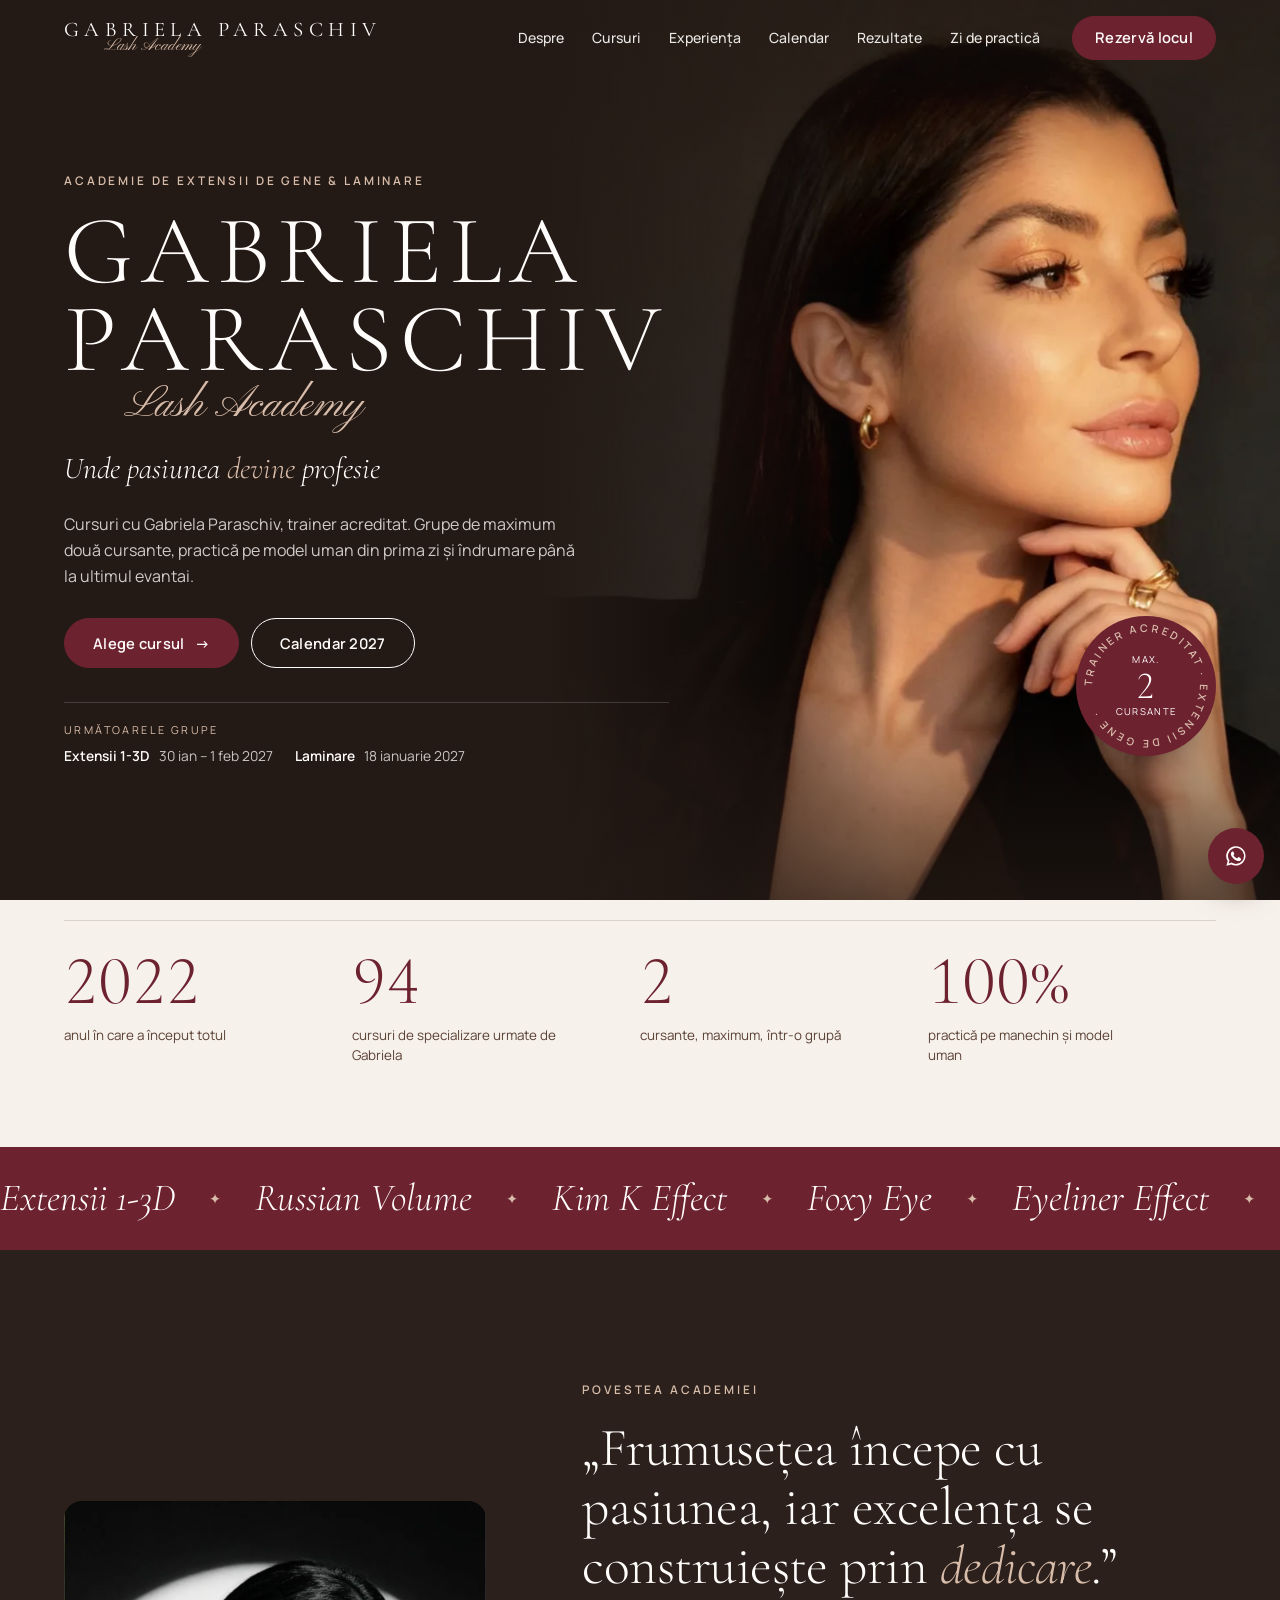
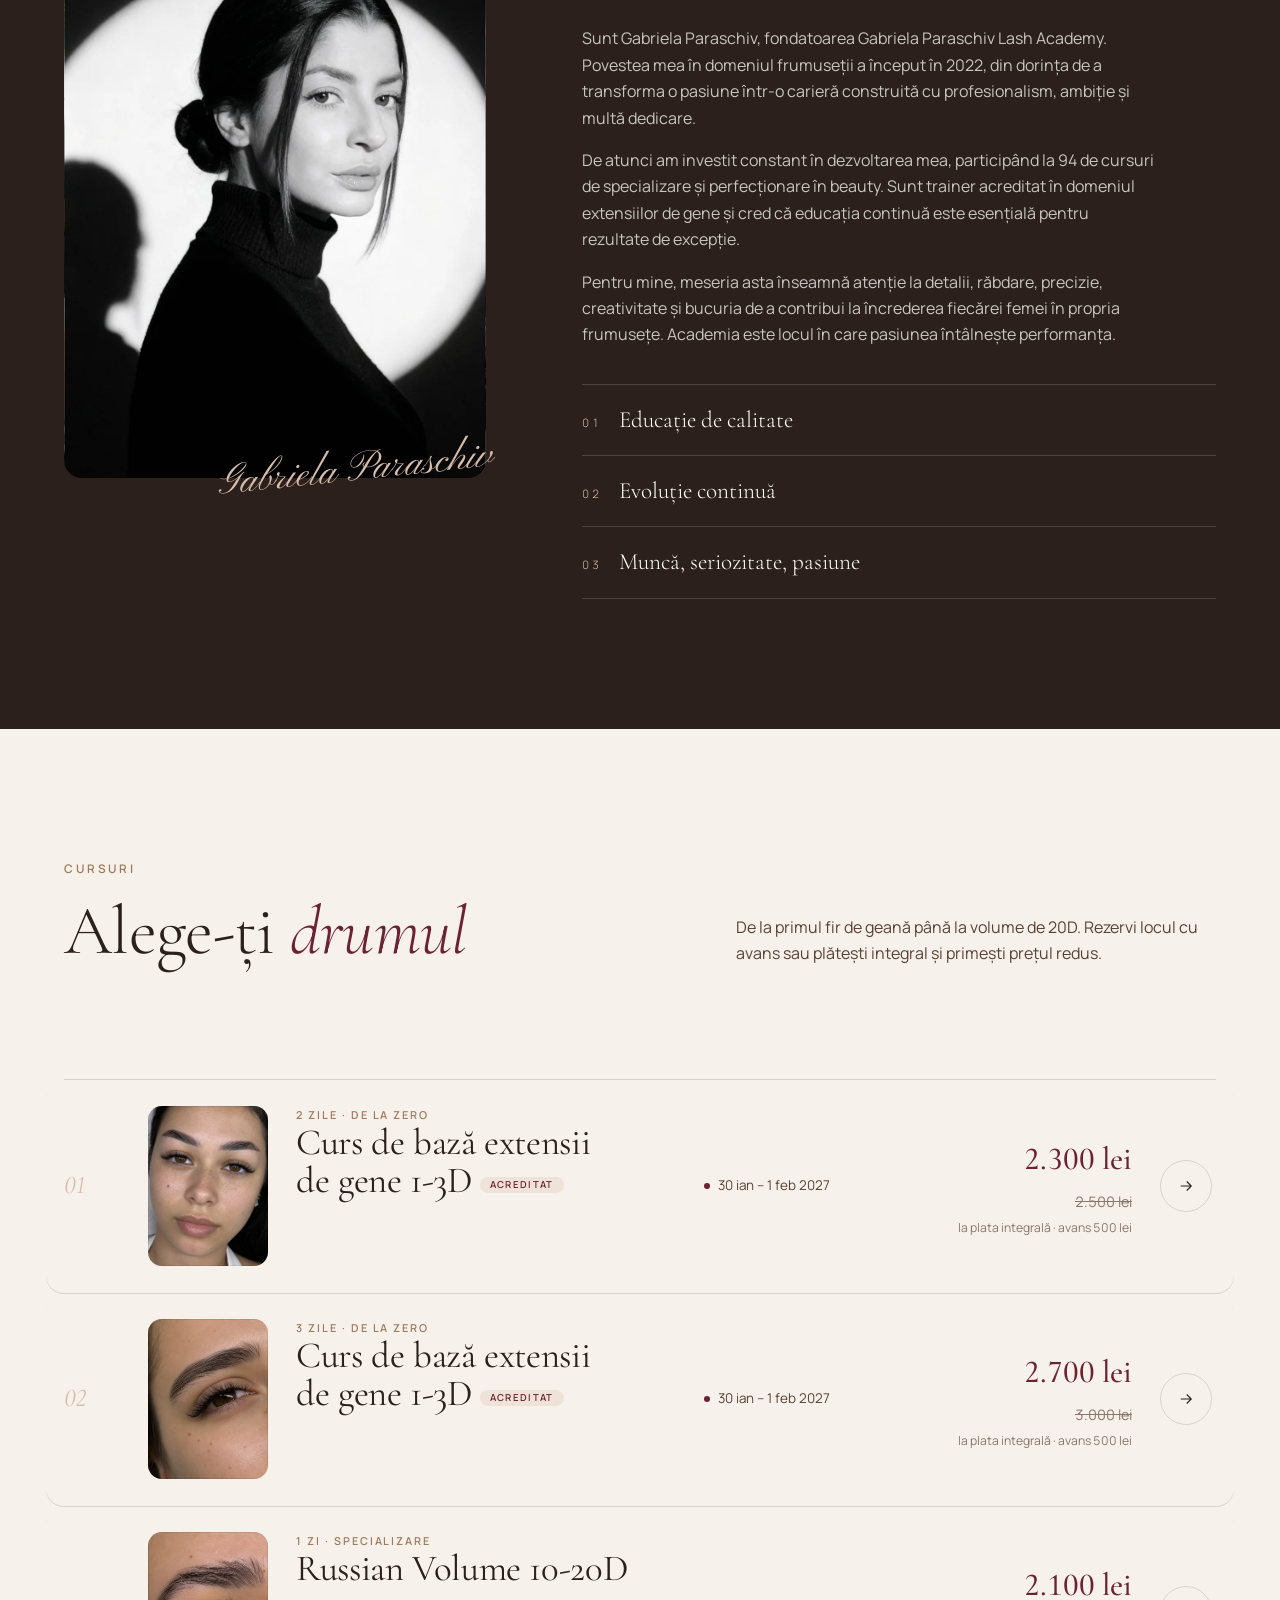
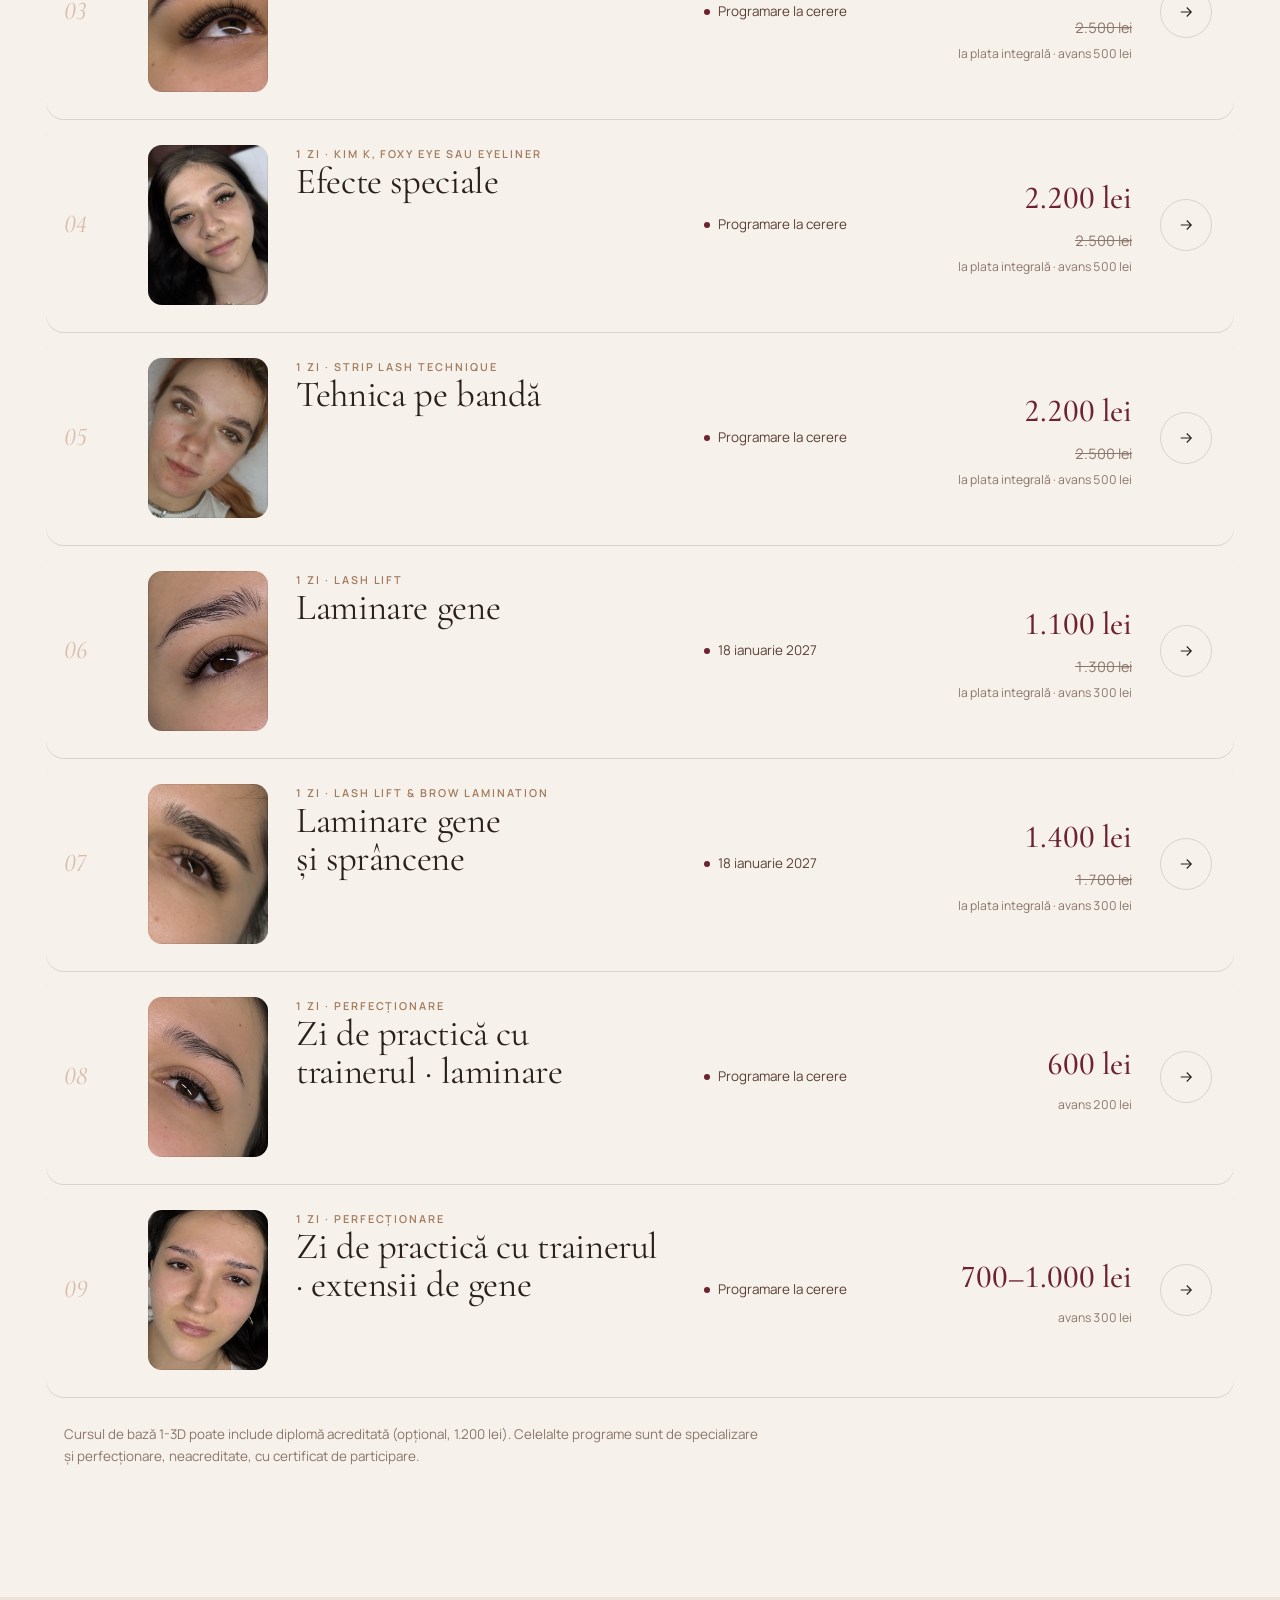
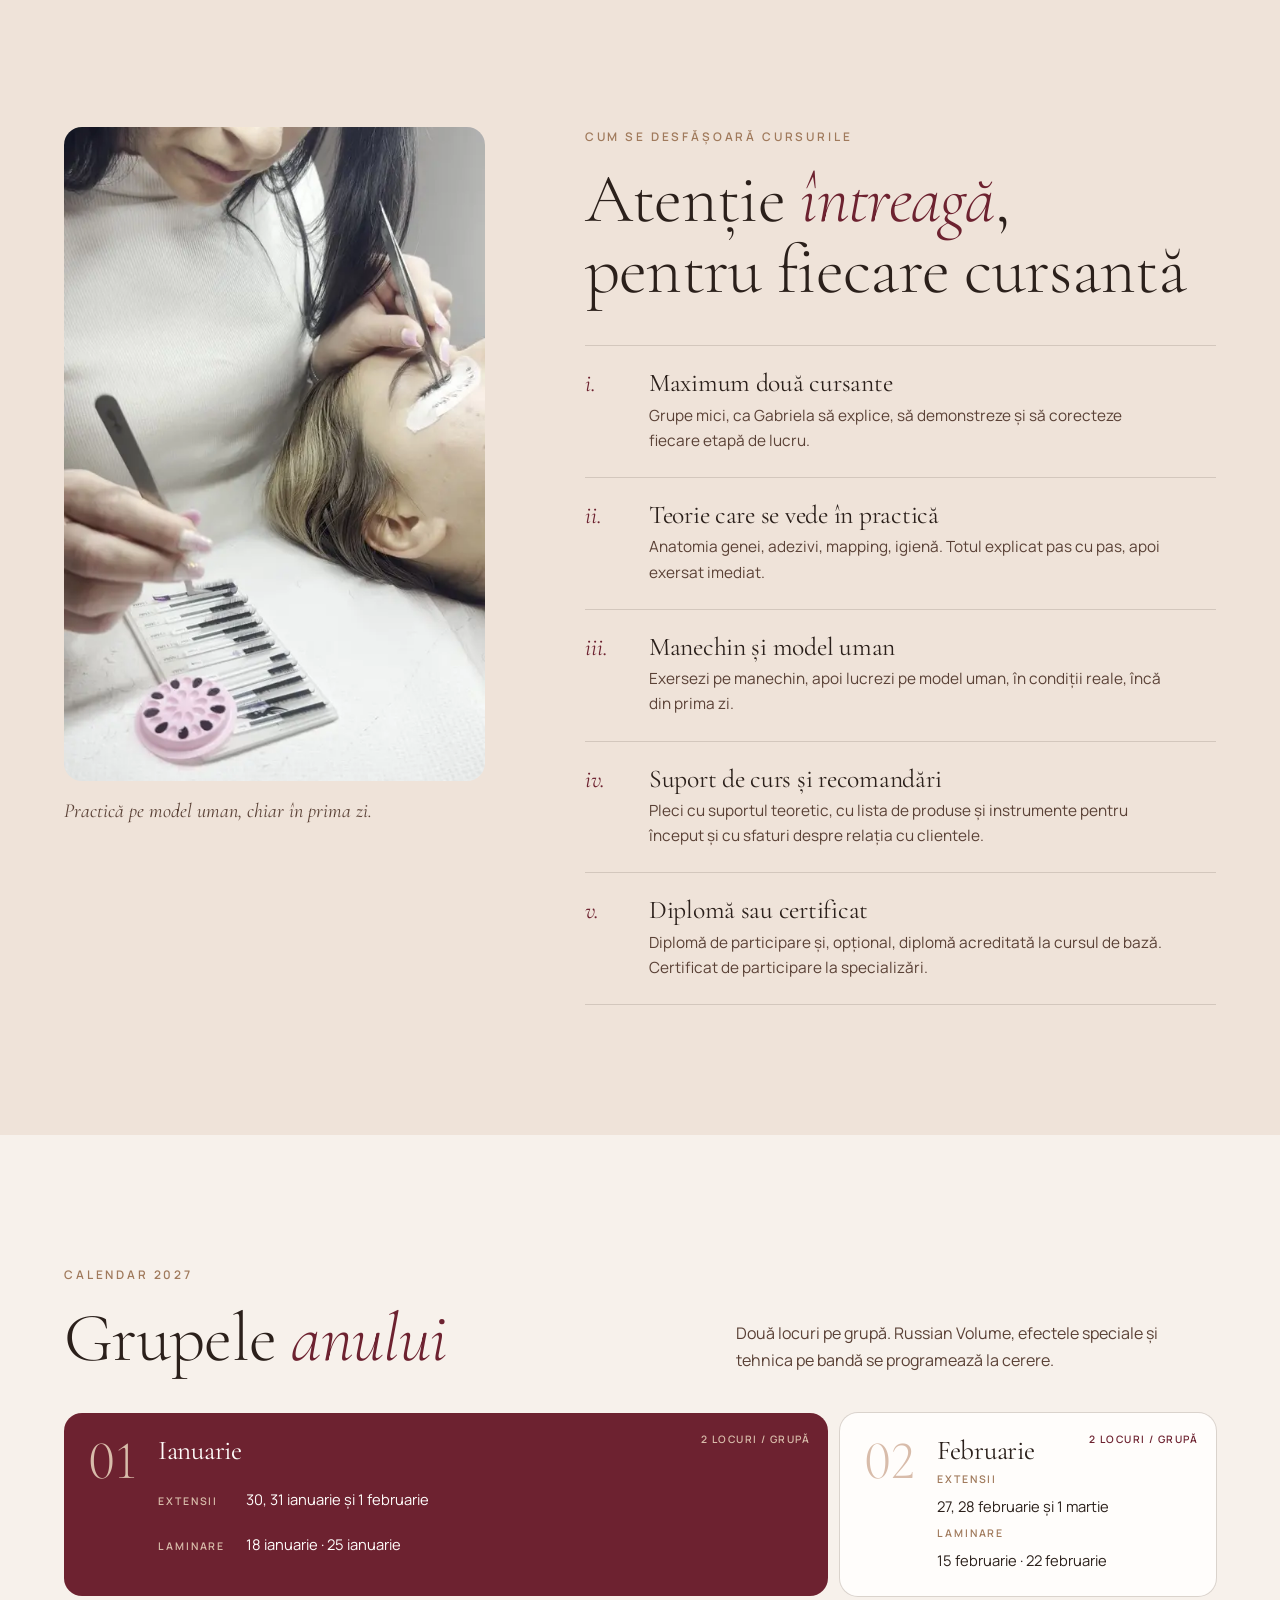
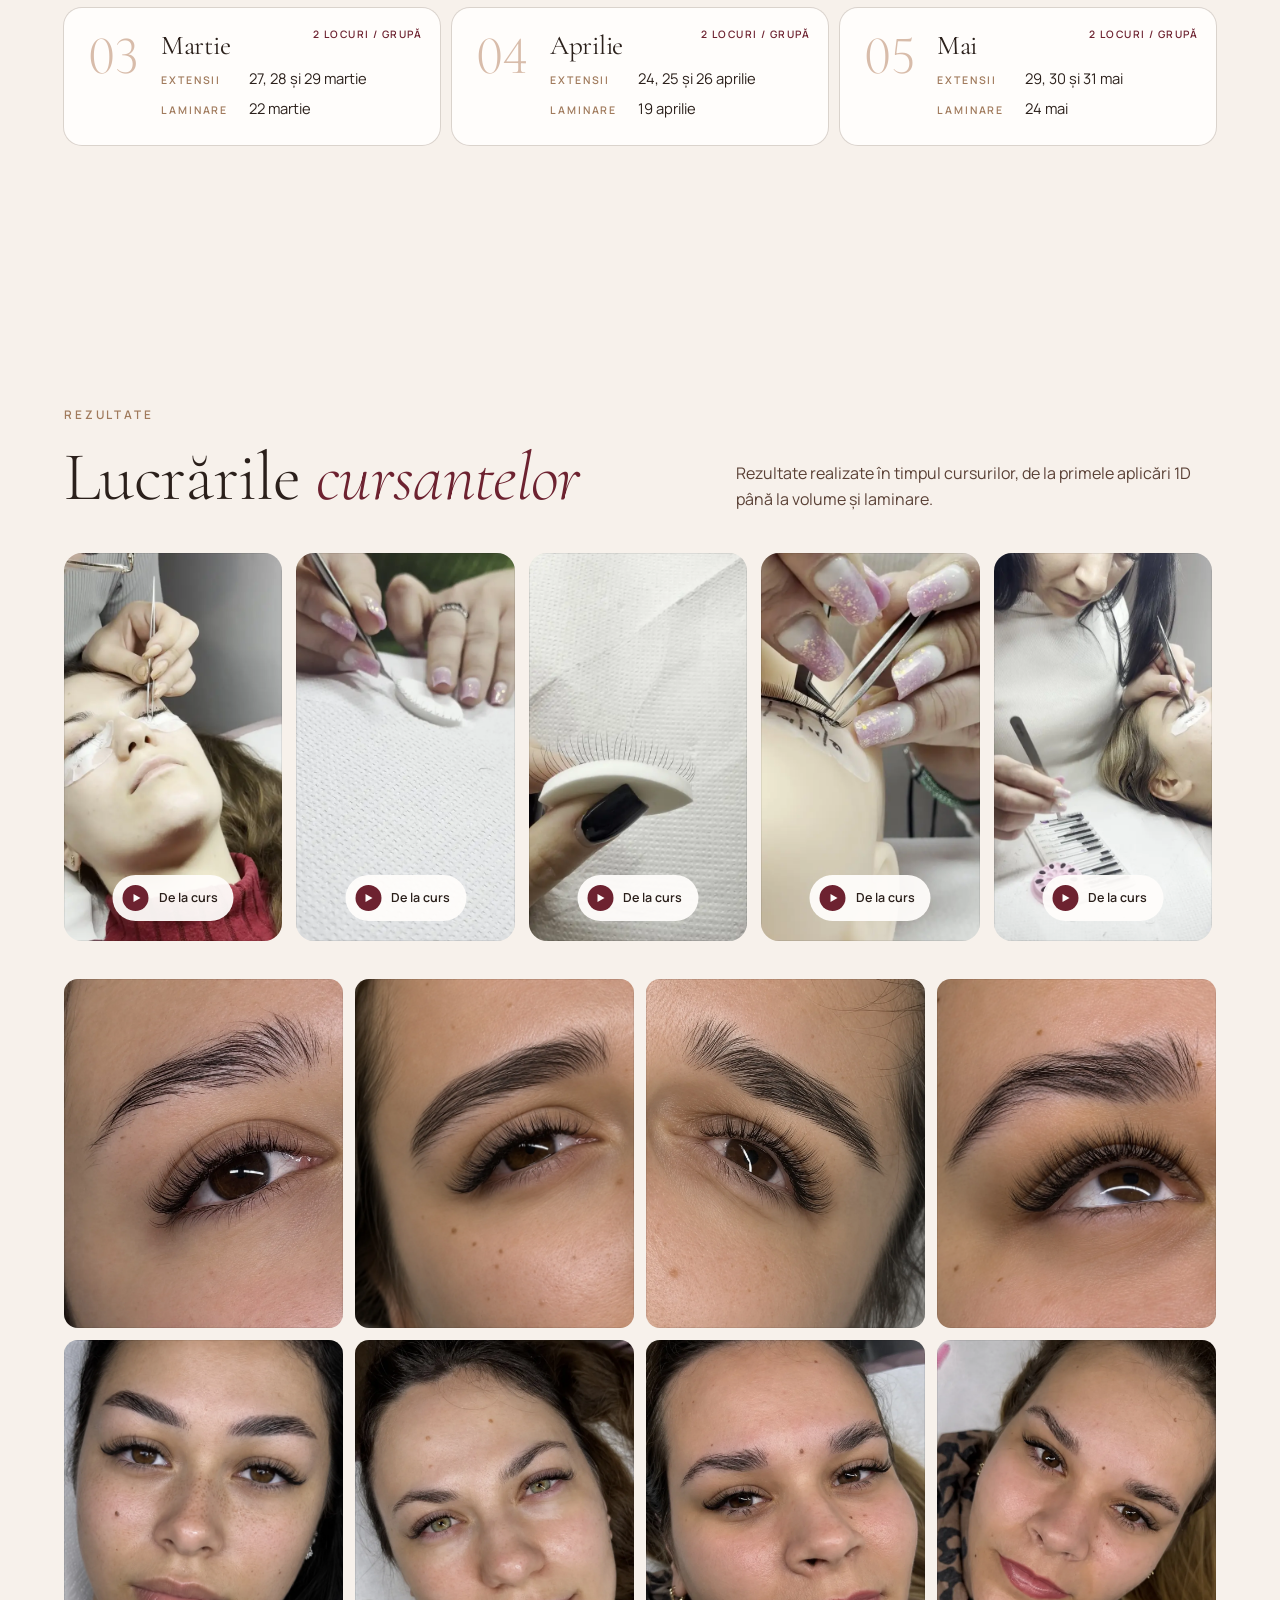
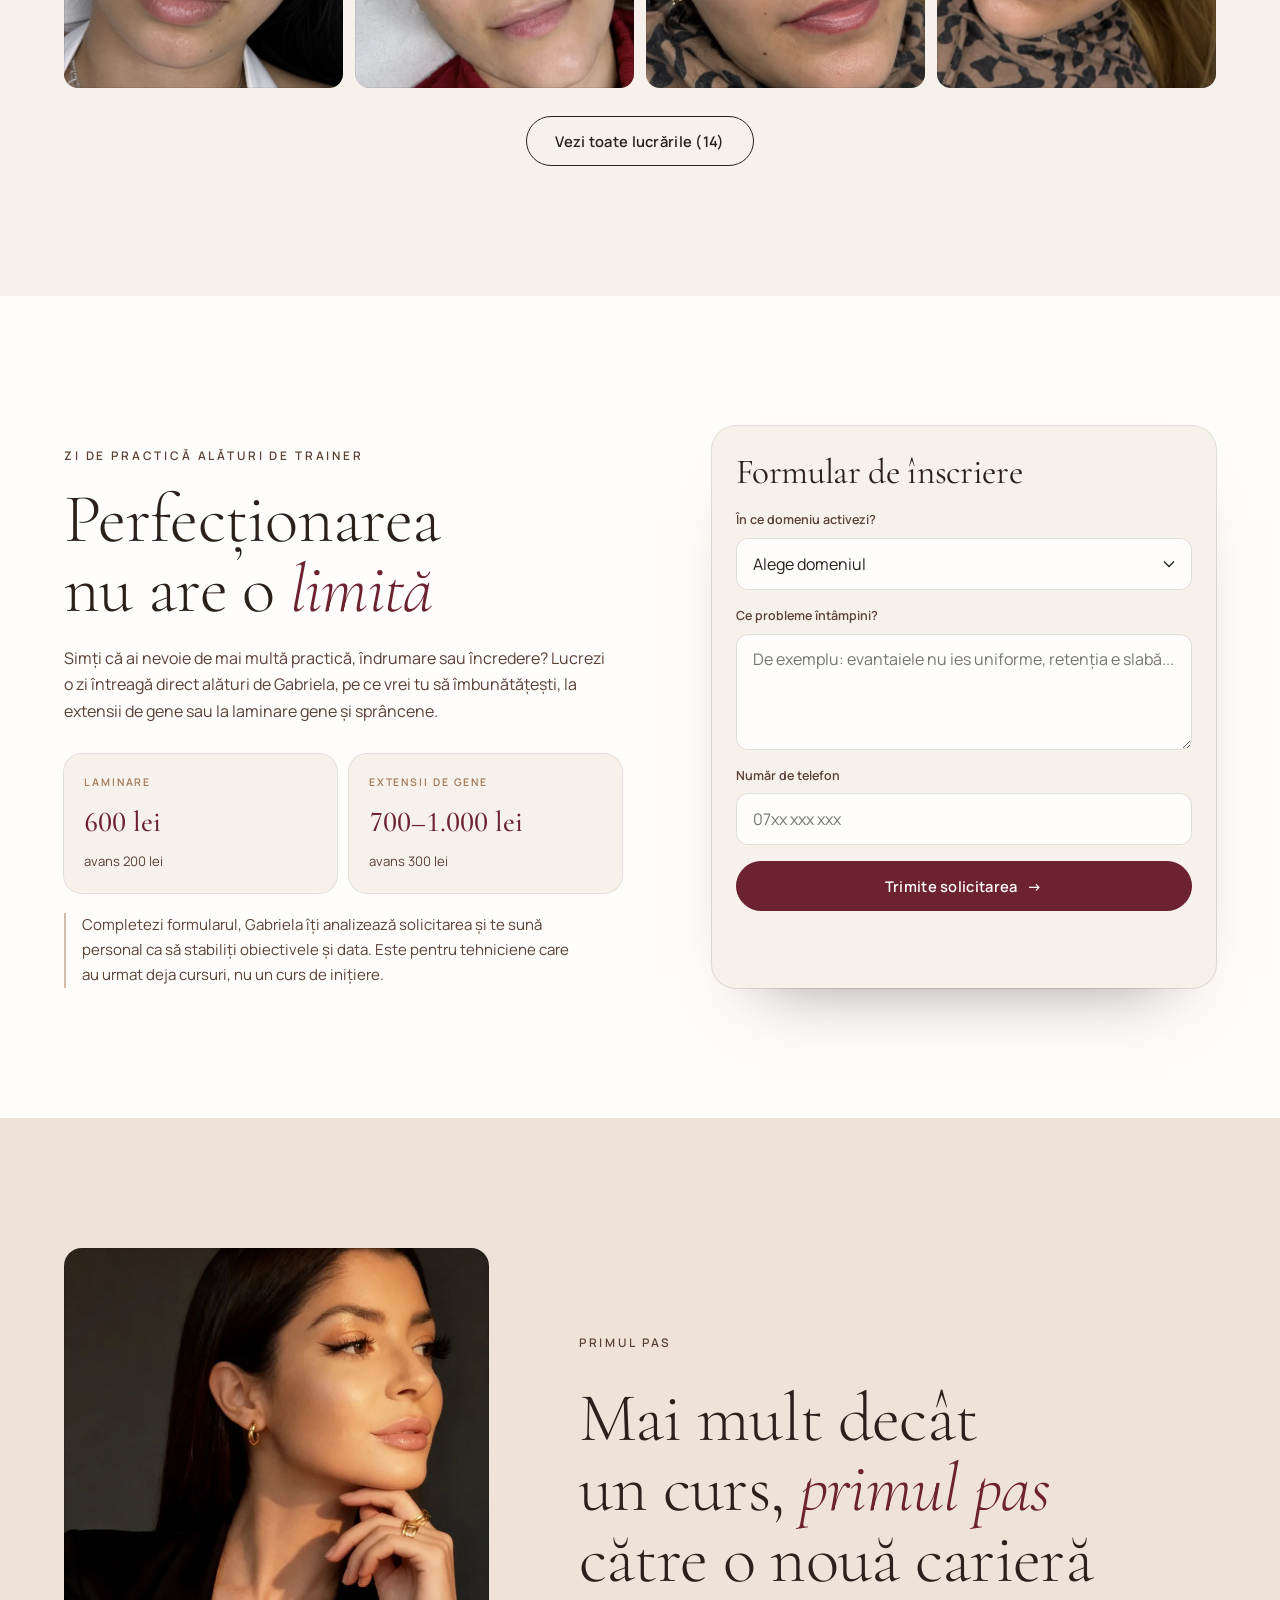
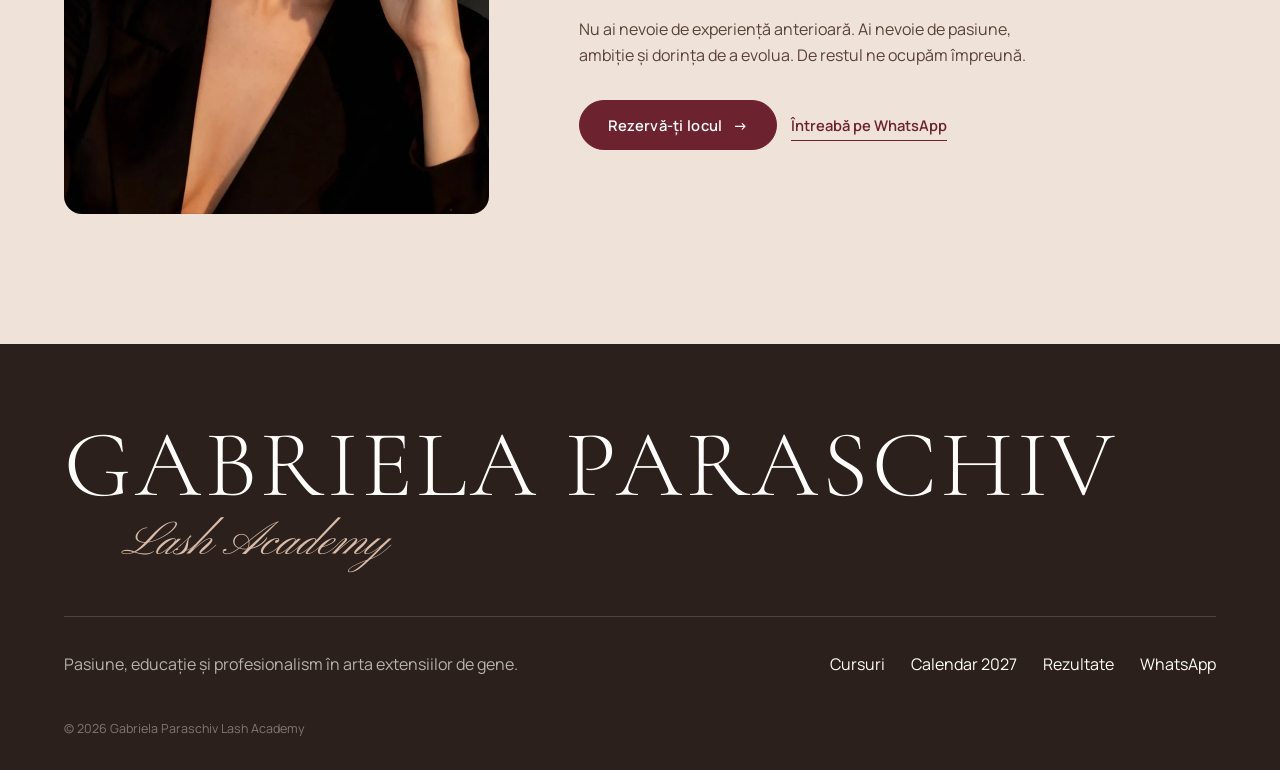
==== commit 22d5c8f9: "Hero înapoi la varianta Epiphany (poza cu sacou negru) Co-Authored-By: Claude Opus 5.5 <noreply@anth" ====
--- a/index.html
+++ b/index.html
@@ -7,12 +7,12 @@
 <meta name="description" content="Cursuri profesionale de extensii de gene (1-3D, Russian Volume, efecte speciale, tehnica pe bandă) și laminare gene și sprâncene. Grupe de maximum 2 cursante, practică pe model uman, cu Gabriela Paraschiv, trainer acreditat.">
 <meta property="og:title" content="Gabriela Paraschiv Lash Academy">
 <meta property="og:description" content="Mai mult decât frumusețe: un loc în care pasiunea devine profesie. Grupe de maximum 2 cursante.">
-<meta property="og:image" content="assets/img/gabriela-bw.webp">
-<meta name="theme-color" content="#0e0c0b">
+<meta property="og:image" content="assets/img/gabriela-portret.webp">
+<meta name="theme-color" content="#241a15">
 <link rel="preconnect" href="https://fonts.googleapis.com">
 <link rel="preconnect" href="https://fonts.gstatic.com" crossorigin>
 <link href="https://fonts.googleapis.com/css2?family=Cormorant+Garamond:ital,wght@0,300;0,400;0,500;1,300;1,400&family=Manrope:wght@400;500;600&family=Pinyon+Script&display=swap" rel="stylesheet">
-<link rel="stylesheet" href="assets/style.css?v=8">
+<link rel="stylesheet" href="assets/style.css?v=9">
 <script>document.documentElement.classList.add("js")</script>
 </head>
 <body>
@@ -37,9 +37,9 @@
 <main>
 
 <!-- HERO -->
-<section class="hero hv-d">
+<section class="hero">
   <div class="hero-media" aria-hidden="true">
-    <img src="assets/img/gabriela-bw.webp" alt="" width="992" height="1500" fetchpriority="high">
+    <img src="assets/img/gabriela-negru.webp" alt="" width="848" height="1500" fetchpriority="high">
   </div>
   <div class="hero-copy">
     <p class="eyebrow hero-in">Academie de extensii de gene &amp; laminare</p>
--- a/assets/style.css
+++ b/assets/style.css
@@ -382,24 +382,3 @@
   .js .reveal,.js .hero-in{opacity:1;transform:none;filter:none}
   .hero-media img{transform:none}
 }
-
-/* ---------- Hero Reflector: alb-negru, cercul de lumină (ales de Paul, 21 nov) ---------- */
-.hero.hv-d{background:#0e0c0b}
-.hv-d .hero-media img{filter:grayscale(1) contrast(1.05);object-position:60% 30%}
-.hv-d .hero-media::after{background:linear-gradient(180deg,rgba(14,12,11,.5) 0%,rgba(14,12,11,0) 22%,rgba(14,12,11,0) 52%,rgba(14,12,11,.9) 82%,#0e0c0b 100%)}
-.hv-d .hero-title{font-weight:300}
-.hv-d .hero-script{color:#e9d6c8}
-.hv-d .eyebrow{color:#cbb3a3}
-.hv-d .seal{background:var(--white);color:var(--ink)}
-.hv-d .seal text{fill:var(--bordo)}
-@media (min-width:1024px){
-  .hv-d .hero-media{width:min(60%,1000px);-webkit-mask-image:linear-gradient(90deg,transparent 0,#000 38%);mask-image:linear-gradient(90deg,transparent 0,#000 38%)}
-  .hv-d .hero-media::after{background:
-    linear-gradient(90deg,#0e0c0b 0%,rgba(14,12,11,.6) 20%,rgba(14,12,11,0) 45%),
-    linear-gradient(180deg,rgba(14,12,11,.45) 0%,rgba(14,12,11,0) 20%,rgba(14,12,11,0) 78%,rgba(14,12,11,.7) 100%)}
-  .hv-d .hero-title{font-style:italic;text-transform:none;letter-spacing:-.01em;font-size:clamp(5rem,8.6vw,9rem);line-height:.86}
-  .hv-d .hero-script{font-style:normal;margin-left:2.2em}
-}
-@media (max-width:1023px){
-  .hv-d .hero-title{font-style:italic;text-transform:none;letter-spacing:-.01em}
-}
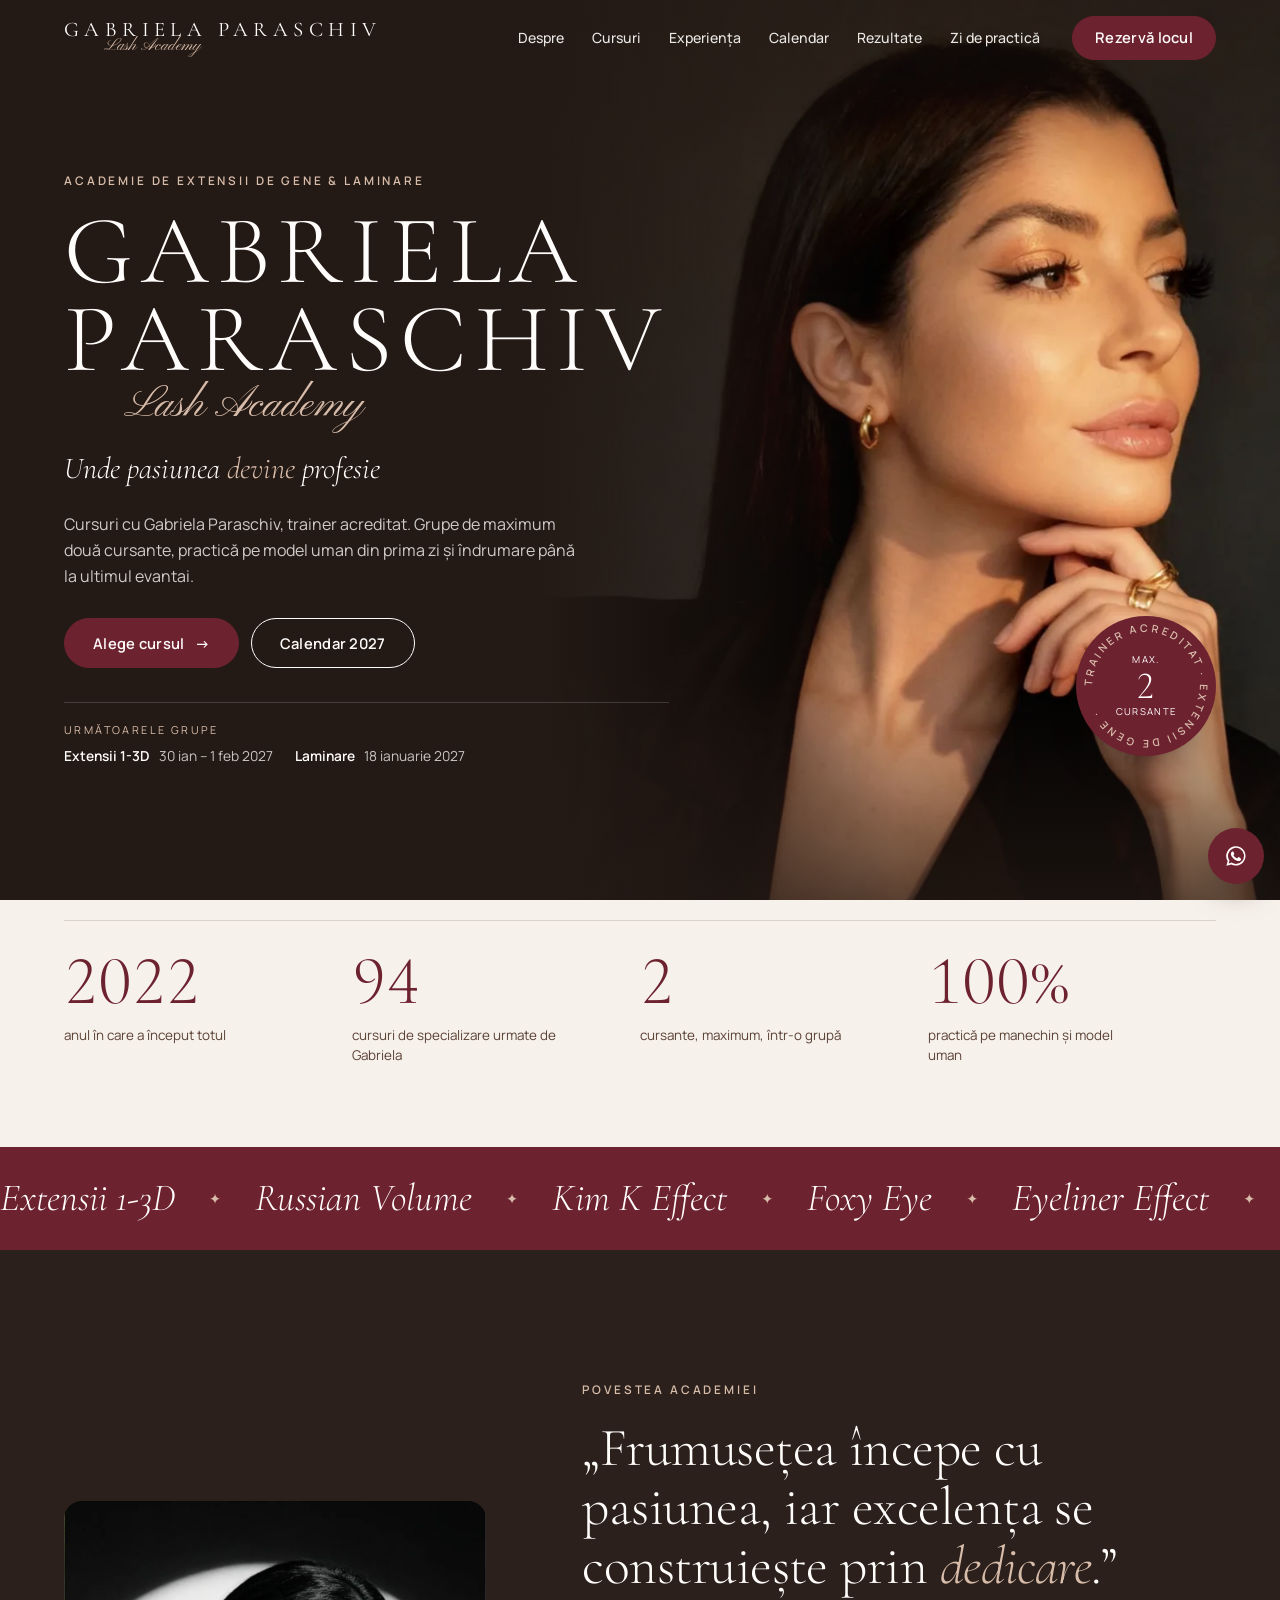
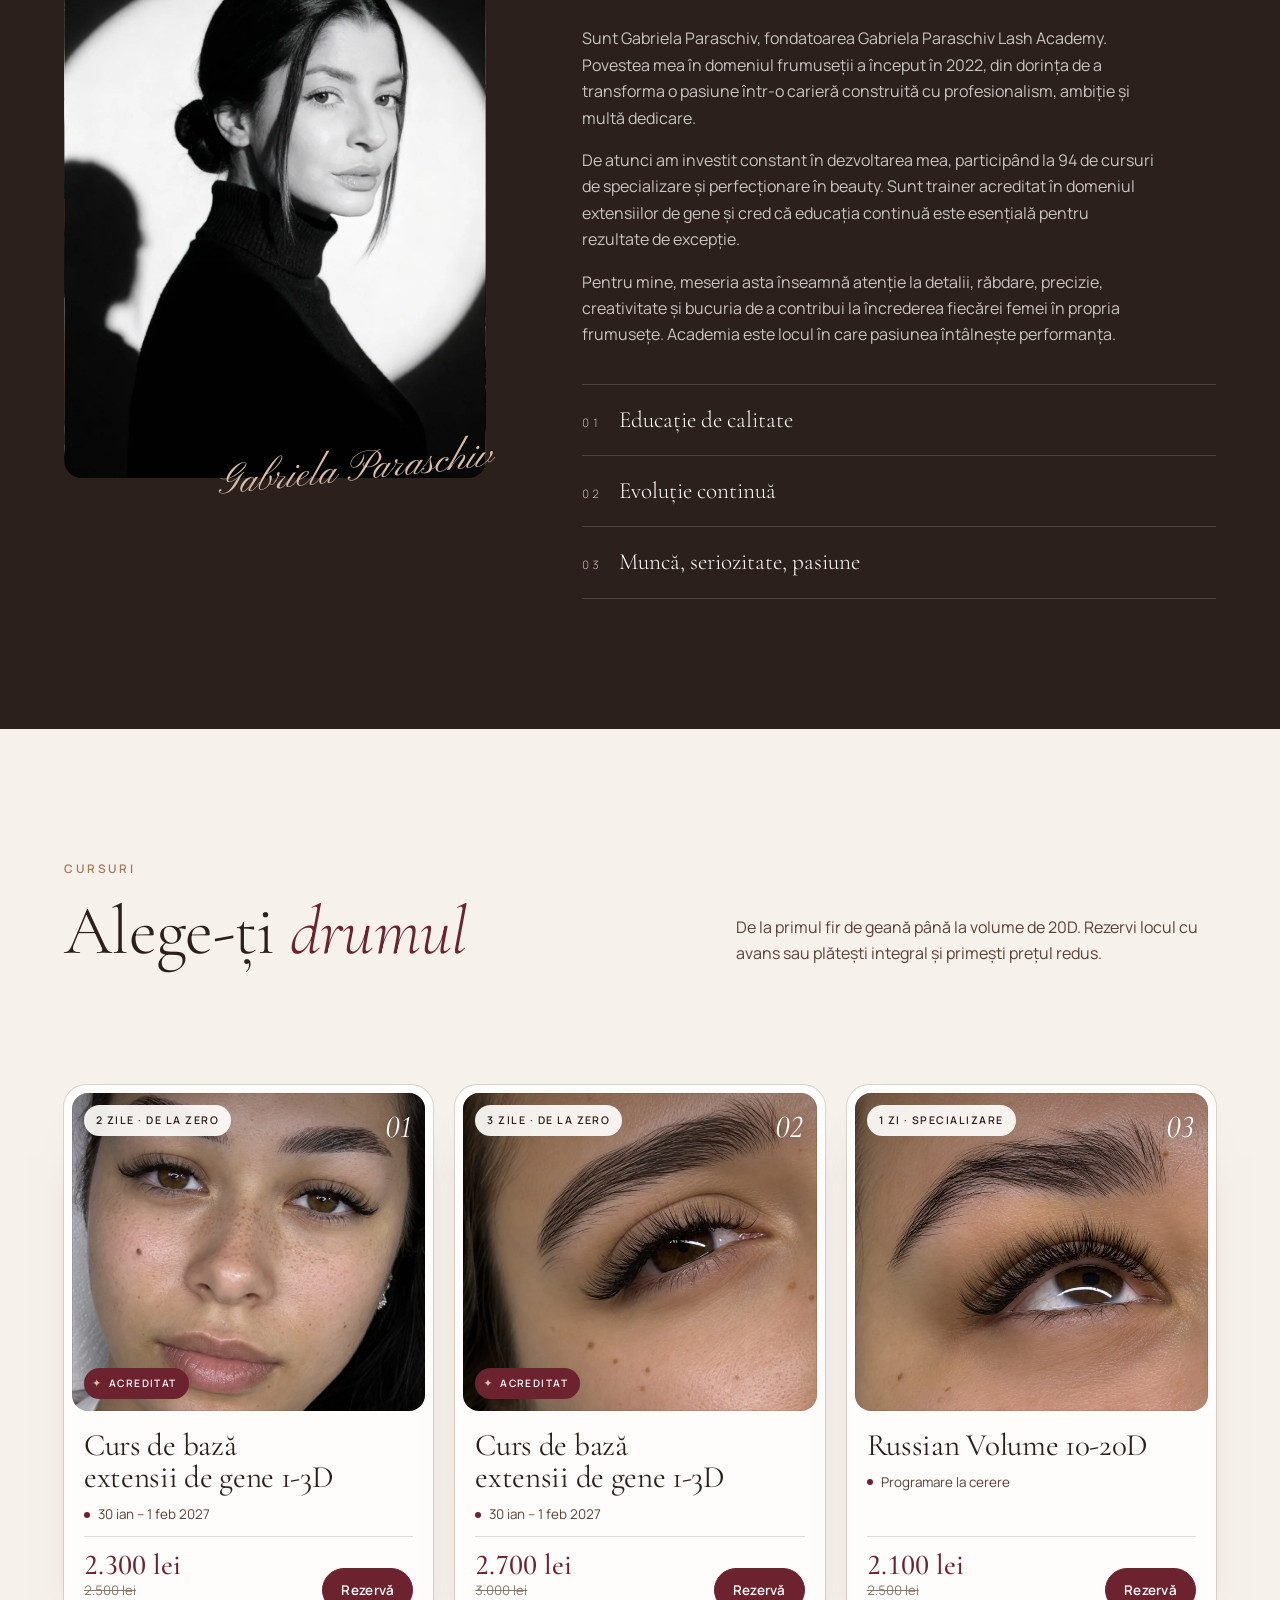
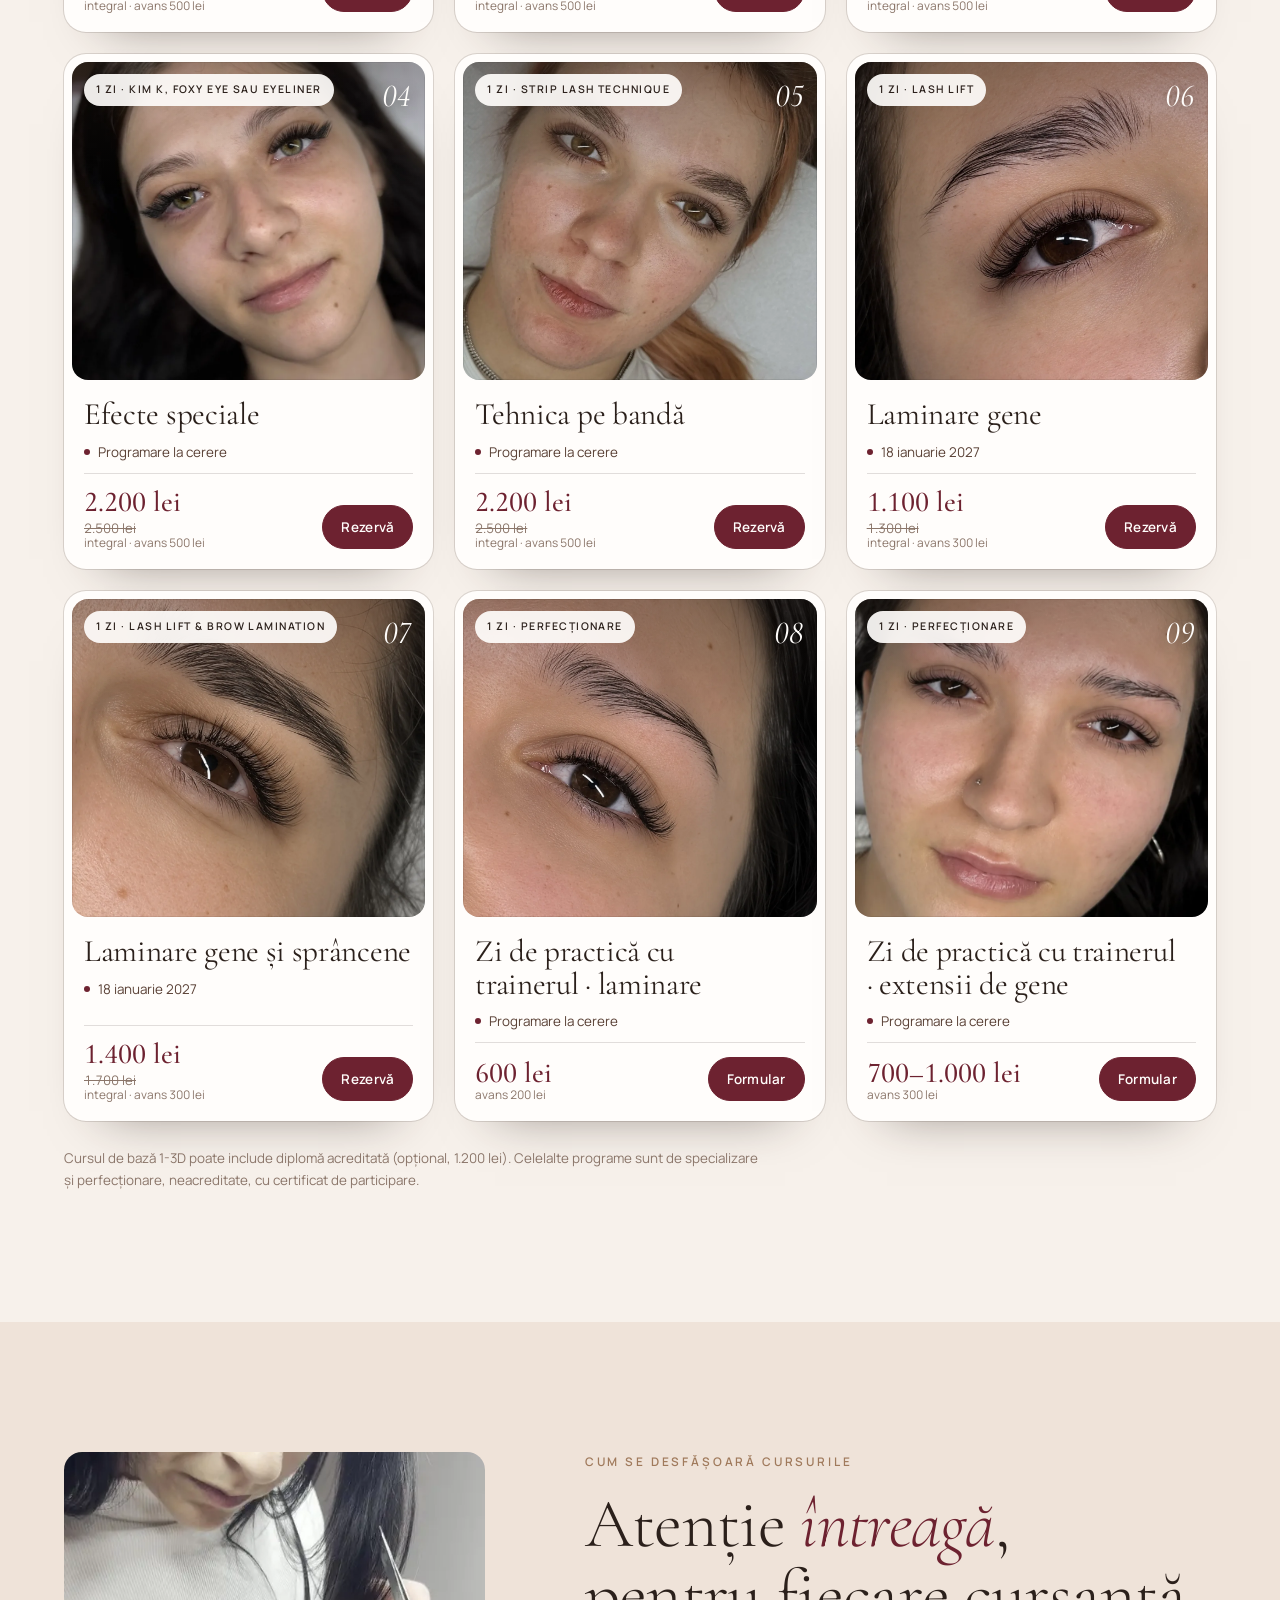
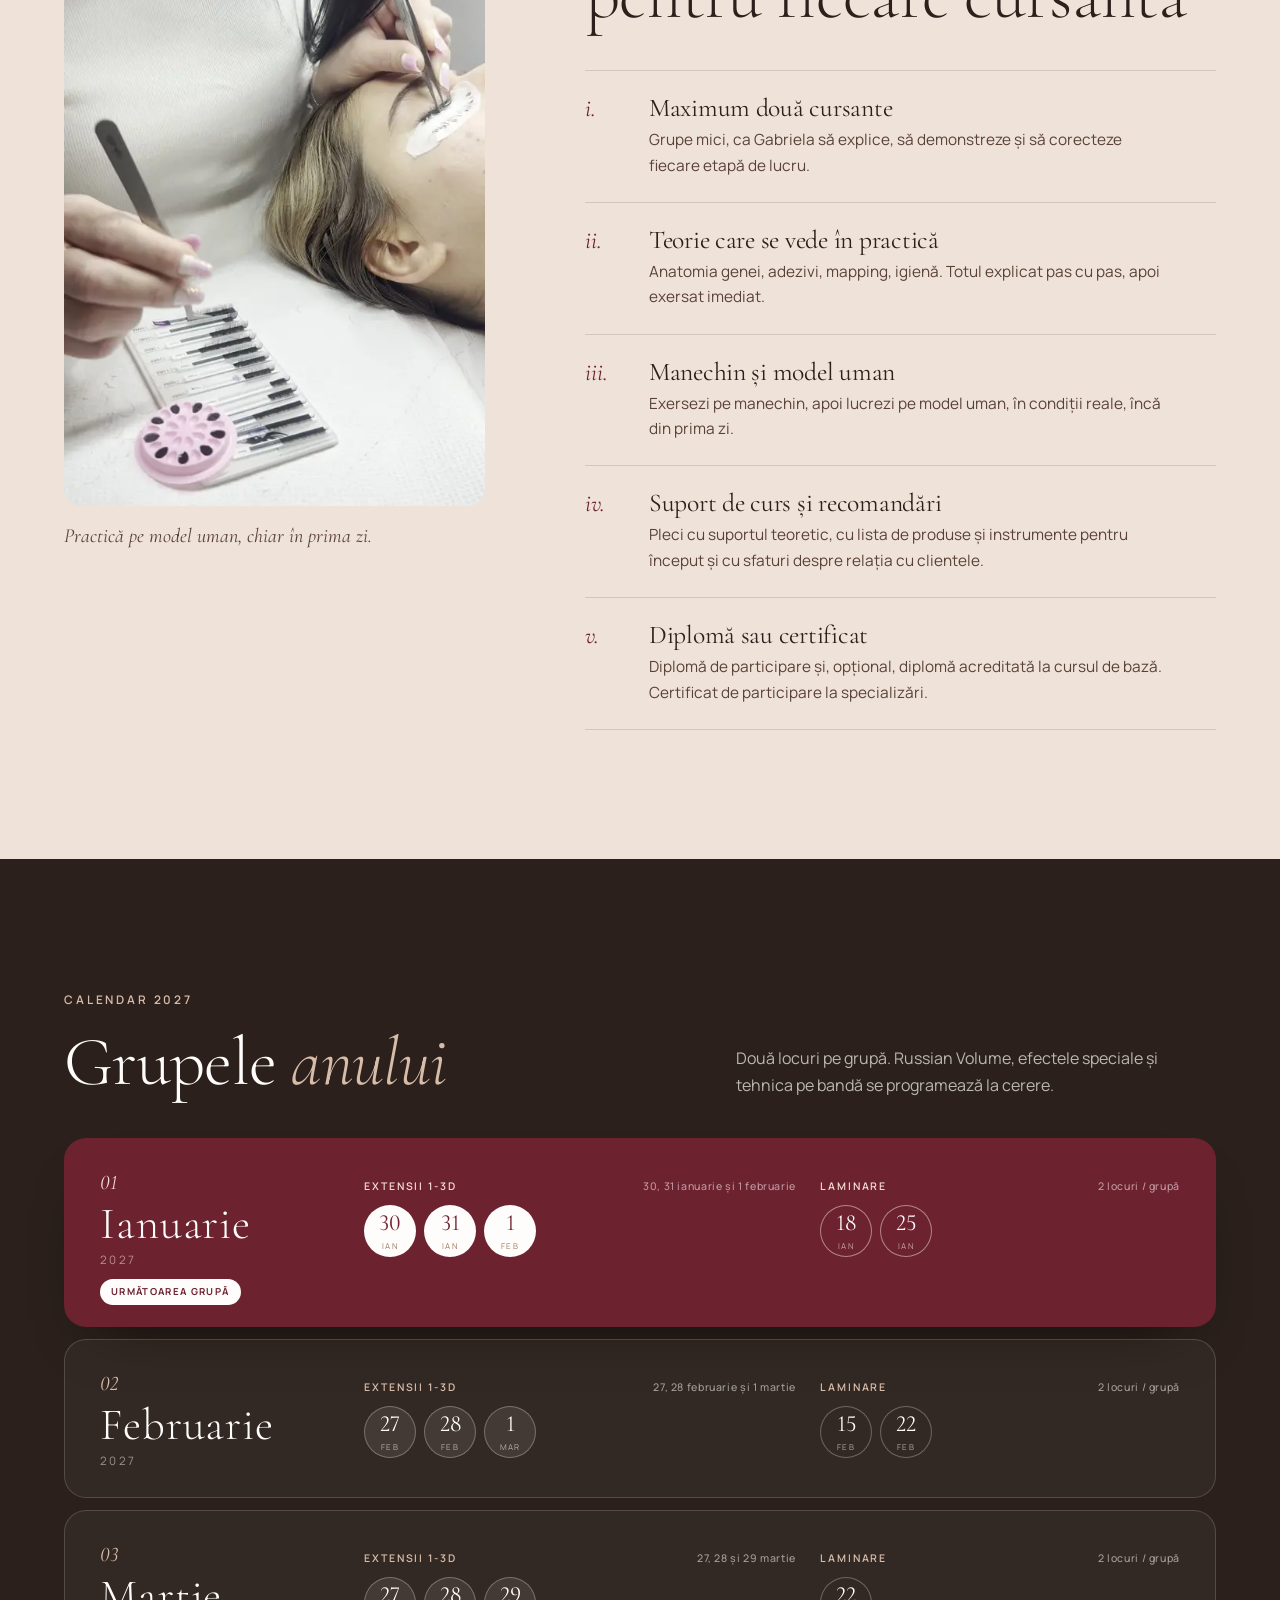
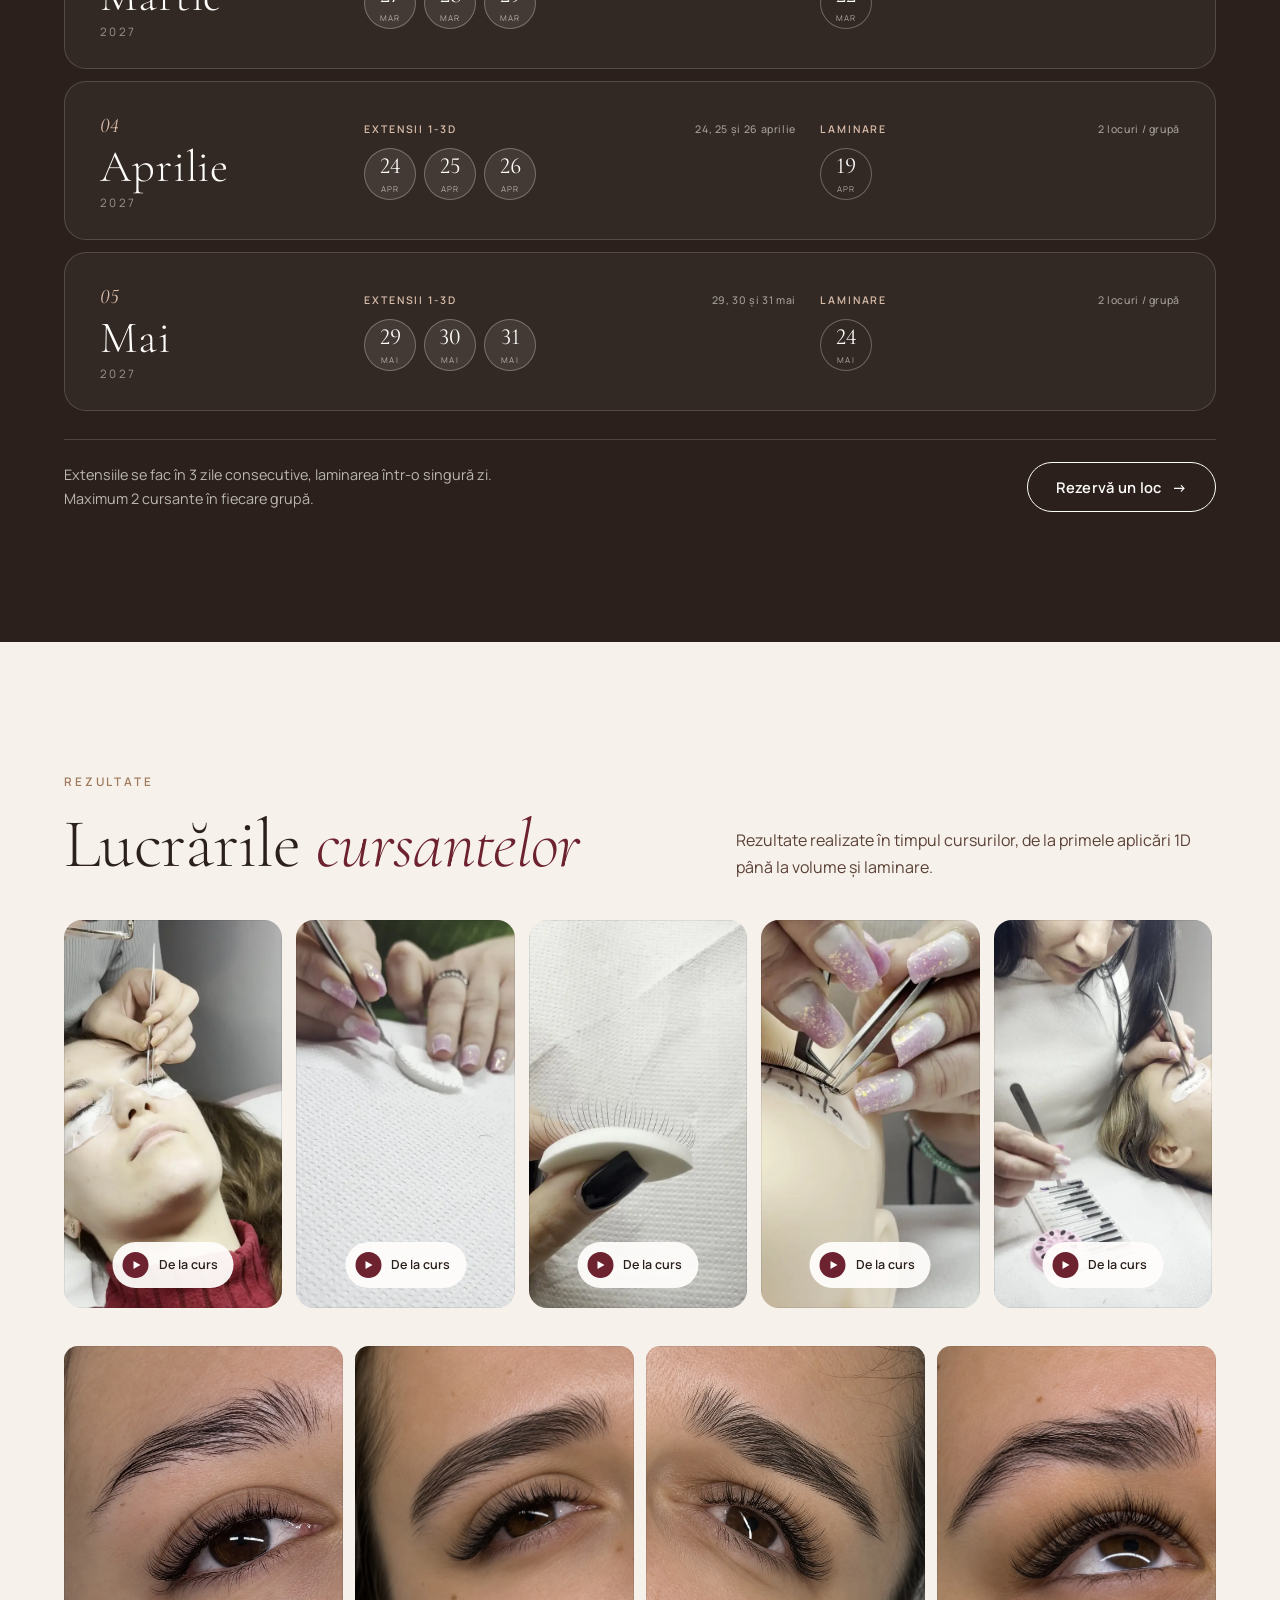
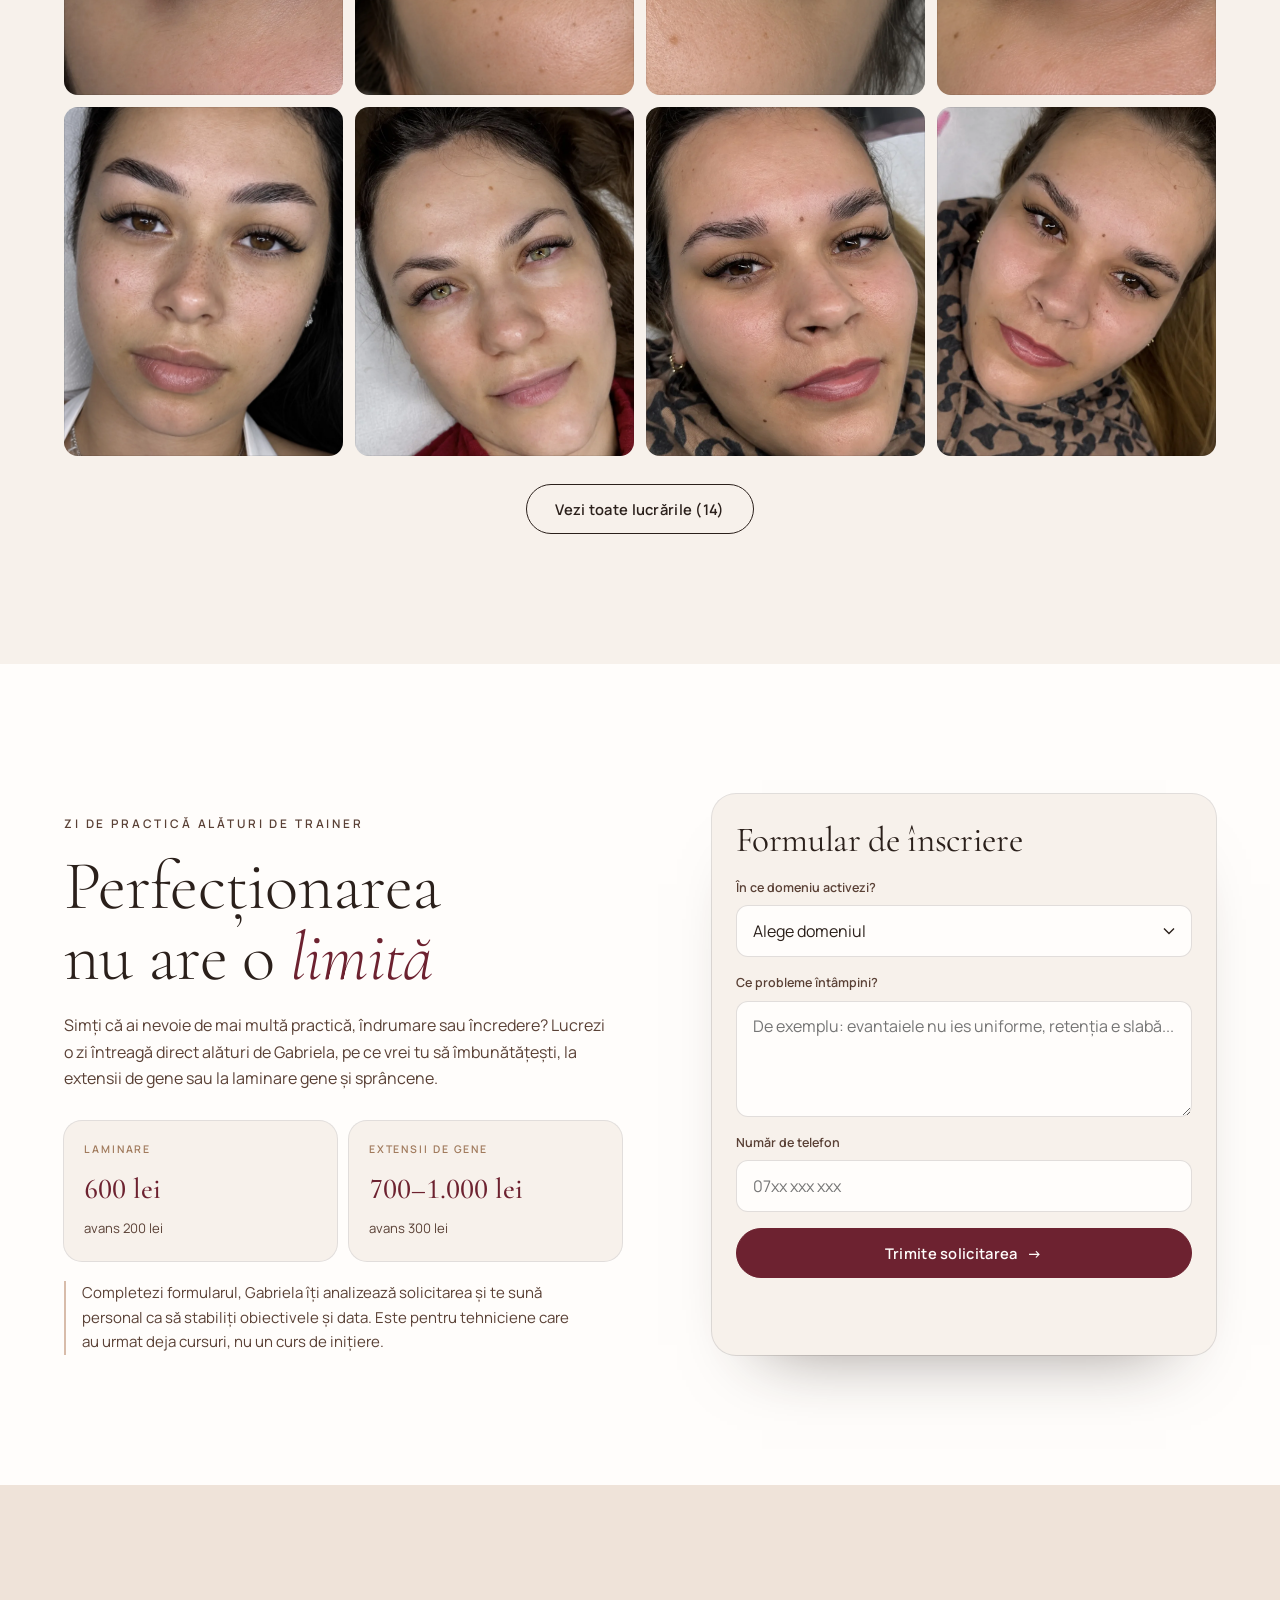
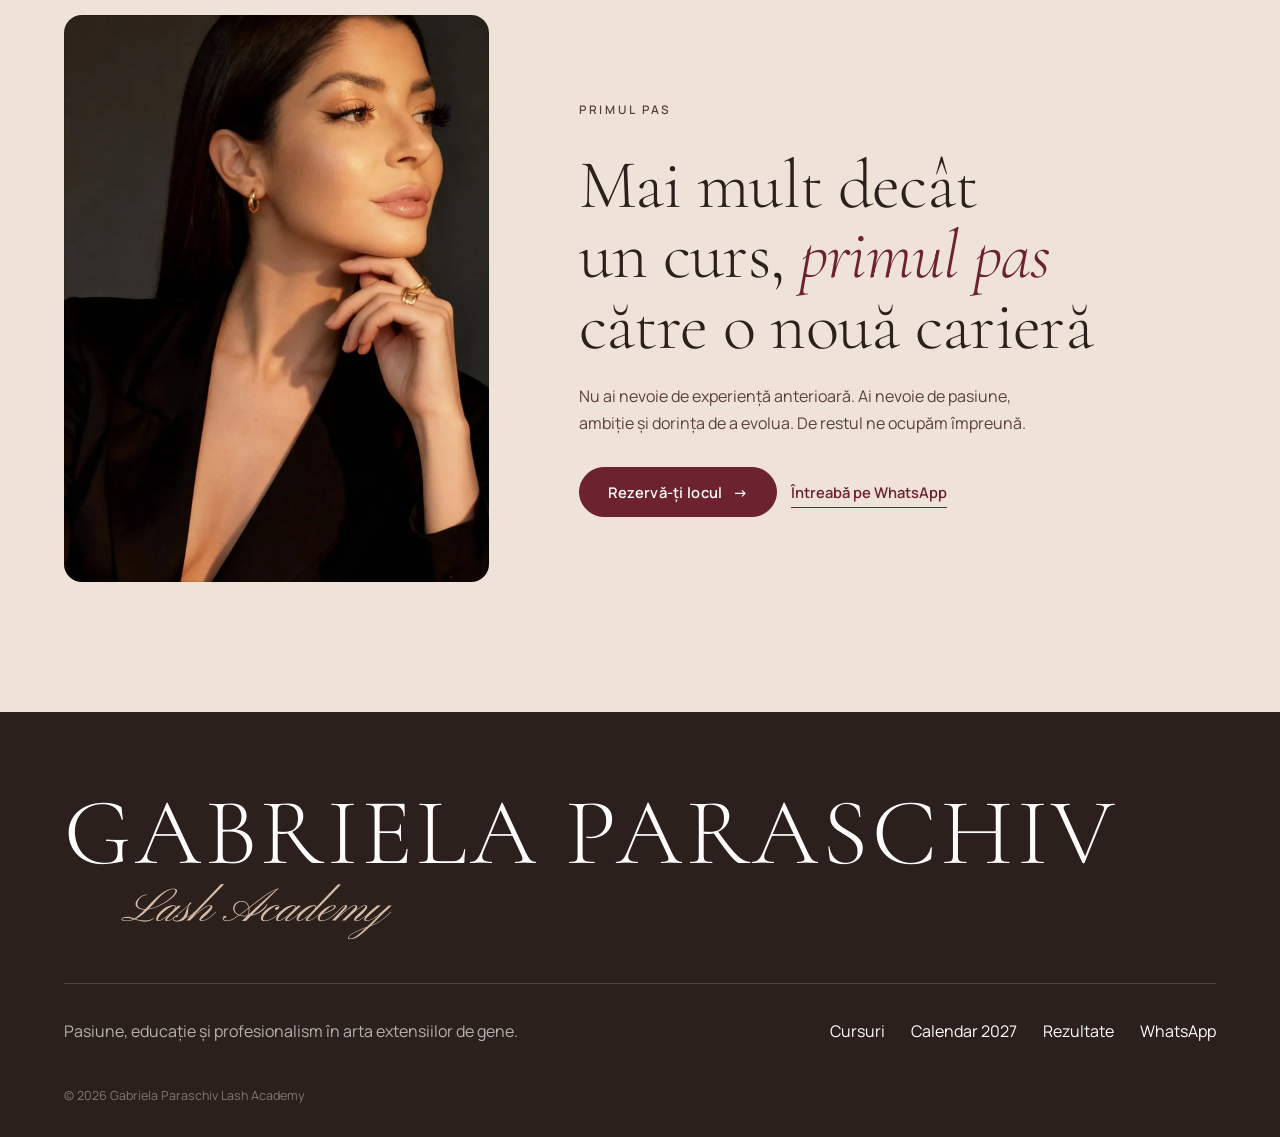
==== commit 0588c87b: "Cursuri în carduri cu poză și calendar tip agendă Co-Authored-By: Claude Opus 5.5 <noreply@anthropic" ====
--- a/index.html
+++ b/index.html
@@ -12,7 +12,7 @@
 <link rel="preconnect" href="https://fonts.googleapis.com">
 <link rel="preconnect" href="https://fonts.gstatic.com" crossorigin>
 <link href="https://fonts.googleapis.com/css2?family=Cormorant+Garamond:ital,wght@0,300;0,400;0,500;1,300;1,400&family=Manrope:wght@400;500;600&family=Pinyon+Script&display=swap" rel="stylesheet">
-<link rel="stylesheet" href="assets/style.css?v=9">
+<link rel="stylesheet" href="assets/style.css?v=11">
 <script>document.documentElement.classList.add("js")</script>
 </head>
 <body>
@@ -121,7 +121,12 @@
     <button class="chip" data-filter="lam" role="tab" aria-selected="false">Laminare</button>
     <button class="chip" data-filter="practica" role="tab" aria-selected="false">Zi de practică</button>
   </div>
-  <ol class="course-list" id="courseList"></ol>
+  <ol class="course-rail" id="courseList"></ol>
+  <div class="rail-meta" aria-hidden="true">
+    <span class="rail-count" id="railCount">01 <i>/ 09</i></span>
+    <span class="rail-bar"><span id="railBar"></span></span>
+    <span class="rail-hint">Glisează →</span>
+  </div>
   <p class="fine">Cursul de bază 1-3D poate include diplomă acreditată (opțional, 1.200 lei). Celelalte programe sunt de specializare și perfecționare, neacreditate, cu certificat de participare.</p>
 </section>
 
@@ -155,7 +160,11 @@
     </div>
     <p class="sec-sub reveal">Două locuri pe grupă. Russian Volume, efectele speciale și tehnica pe bandă se programează la cerere.</p>
   </div>
-  <div class="cal-grid" id="calGrid"></div>
+  <ol class="agenda" id="calGrid"></ol>
+  <div class="cal-foot reveal">
+    <p>Extensiile se fac în 3 zile consecutive, laminarea într-o singură zi. Maximum 2 cursante în fiecare grupă.</p>
+    <a class="btn btn-ghost" href="#cursuri">Rezervă un loc <span class="arr" aria-hidden="true">→</span></a>
+  </div>
 </section>
 
 <!-- REZULTATE -->
@@ -281,6 +290,6 @@
 
 <script>requestAnimationFrame(()=>requestAnimationFrame(()=>document.body.classList.add("is-ready")))</script>
 <script src="assets/data.js?v=6"></script>
-<script src="assets/app.js?v=6"></script>
+<script src="assets/app.js?v=7"></script>
 </body>
 </html>
--- a/assets/style.css
+++ b/assets/style.css
@@ -145,23 +145,36 @@
 .chip.is-on{background:var(--ink);border-color:var(--ink);color:var(--white)}
 .chip.is-on sup{color:var(--nude)}
 
-/* lista de cursuri */
-.course-list{list-style:none;border-top:1px solid var(--line)}
-.crow{position:relative;display:grid;grid-template-columns:84px 1fr;gap:4px 18px;padding:22px 0;border-bottom:1px solid var(--line);cursor:pointer;transition-property:background-color;transition-duration:.35s}
-.crow-thumb{grid-row:span 3;width:84px;aspect-ratio:3/4;border-radius:14px;overflow:hidden;background:var(--sand)}
-.crow-thumb img{width:100%;height:100%;object-fit:cover;transition:transform .6s var(--ease)}
-.crow-num{display:none}
-.crow-meta{font-size:.68rem;letter-spacing:.18em;text-transform:uppercase;font-weight:600;color:var(--caramel)}
-.crow h3{font-size:1.7rem;font-weight:400;line-height:1.05}
-.crow-next{display:flex;align-items:center;gap:8px;font-size:.84rem;color:var(--cocoa);font-variant-numeric:lining-nums}
-.crow-next::before{content:"";width:6px;height:6px;border-radius:50%;background:var(--bordo);flex:none}
-.crow-price{grid-column:2;display:flex;flex-wrap:wrap;align-items:baseline;gap:4px 10px;margin-top:6px;font-variant-numeric:lining-nums tabular-nums}
-.crow-price b{font-family:var(--serif);font-weight:500;font-size:1.65rem;color:var(--bordo)}
-.crow-price s{color:var(--muted);font-size:.9rem}
-.crow-price small{width:100%;font-size:.76rem;color:var(--muted)}
-.crow-go{display:none}
-.crow .tag-acc{display:inline-block;margin-left:8px;padding:3px 10px;border-radius:999px;background:var(--sand);color:var(--bordo);font-family:var(--sans);font-size:.6rem;font-weight:600;letter-spacing:.14em;text-transform:uppercase;vertical-align:middle}
-.crow:hover .crow-thumb img{transform:scale(1.06)}
+/* cursuri: carduri cu poza lucrării (pe telefon se glisează) */
+.course-rail{list-style:none;display:flex;gap:14px;overflow-x:auto;scroll-snap-type:x mandatory;margin:6px calc(var(--pad)*-1) 0;padding:6px var(--pad) 22px;scroll-padding-inline:var(--pad);scrollbar-width:none;overscroll-behavior-x:contain}
+.course-rail::-webkit-scrollbar{display:none}
+.ccard{flex:0 0 min(84%,360px);scroll-snap-align:start;display:flex;flex-direction:column;border-radius:22px;background:var(--white);box-shadow:0 0 0 1px var(--line),0 30px 50px -40px rgba(43,32,27,.55);overflow:hidden;cursor:pointer;
+  transition-property:transform,box-shadow;transition-duration:.35s;transition-timing-function:var(--ease)}
+.ccard:hover{transform:translateY(-4px);box-shadow:0 0 0 1px var(--line),0 36px 60px -36px rgba(43,32,27,.6)}
+.ccard-img{position:relative;aspect-ratio:4/3.6;overflow:hidden;background:var(--sand);margin:8px 8px 0;border-radius:16px}
+.ccard-img img{width:100%;height:100%;object-fit:cover;transition:transform .8s var(--ease)}
+.ccard:hover .ccard-img img{transform:scale(1.05)}
+.ccard-img::after{content:"";position:absolute;inset:0;background:linear-gradient(180deg,rgba(36,26,21,.35),rgba(36,26,21,0) 40%)}
+.ccard-tag{position:absolute;z-index:1;top:12px;left:12px;max-width:calc(100% - 24px);padding:7px 12px;border-radius:999px;background:rgba(255,253,251,.92);backdrop-filter:blur(6px);color:var(--ink);font-size:.66rem;font-weight:600;letter-spacing:.14em;text-transform:uppercase;white-space:nowrap;overflow:hidden;text-overflow:ellipsis}
+.ccard-acc{position:absolute;z-index:1;bottom:12px;left:12px;display:flex;align-items:center;gap:6px;padding:6px 12px 6px 8px;border-radius:999px;background:var(--bordo);color:var(--white);font-size:.64rem;font-weight:600;letter-spacing:.14em;text-transform:uppercase}
+.ccard-acc::before{content:"✦";font-size:.7rem;color:var(--nude)}
+.ccard-num{position:absolute;z-index:1;top:8px;right:14px;font-family:var(--serif);font-style:italic;font-size:2rem;color:var(--white);text-shadow:0 2px 12px rgba(0,0,0,.35);font-variant-numeric:lining-nums}
+.ccard-body{flex:1;display:flex;flex-direction:column;gap:10px;padding:18px 20px 20px}
+.ccard h3{font-size:1.75rem;font-weight:400;line-height:1.04}
+.ccard-next{display:flex;align-items:center;gap:8px;font-size:.84rem;color:var(--cocoa);font-variant-numeric:lining-nums}
+.ccard-next::before{content:"";width:6px;height:6px;border-radius:50%;background:var(--bordo);flex:none}
+.ccard-foot{margin-top:auto;padding-top:14px;border-top:1px solid var(--line);display:flex;align-items:flex-end;justify-content:space-between;gap:12px}
+.ccard-price{display:grid;font-variant-numeric:lining-nums tabular-nums;line-height:1.15}
+.ccard-price b{font-family:var(--serif);font-weight:500;font-size:1.8rem;color:var(--bordo);line-height:1}
+.ccard-price s{font-size:.82rem;color:var(--muted);margin-top:4px}
+.ccard-price small{font-size:.74rem;color:var(--muted)}
+.ccard-book{flex:none;min-height:44px;padding:0 18px;font-size:.84rem}
+.rail-meta{display:flex;align-items:center;justify-content:space-between;gap:16px;font-size:.78rem;color:var(--muted)}
+.rail-count{font-family:var(--serif);font-size:1.15rem;color:var(--ink);font-variant-numeric:lining-nums tabular-nums}
+.rail-count i{font-style:normal;color:var(--muted)}
+.rail-bar{flex:1;height:2px;border-radius:2px;background:var(--line);overflow:hidden}
+.rail-bar span{display:block;height:100%;width:0;background:var(--bordo);transition:width .3s var(--ease)}
+.rail-hint{white-space:nowrap}
 .fine{margin-top:26px;font-size:.84rem;color:var(--muted);max-width:52em}
 
 /* cum se desfășoară */
@@ -176,16 +189,35 @@
 .steps h3{font-size:1.6rem;font-weight:400;margin-bottom:6px}
 .steps p{color:var(--cocoa);font-size:.96rem;max-width:34em}
 
-/* calendar */
-.cal-grid{display:grid;gap:12px}
-.mcard{position:relative;display:grid;grid-template-columns:auto 1fr;gap:6px 22px;padding:24px;border-radius:var(--radius);background:var(--white);box-shadow:0 0 0 1px var(--line);overflow:hidden;font-variant-numeric:lining-nums;
-  transition-property:transform,box-shadow;transition-duration:.3s;transition-timing-function:var(--ease)}
-.mcard:hover{transform:translateY(-3px);box-shadow:0 0 0 1px var(--line),0 24px 40px -28px rgba(43,32,27,.45)}
-.mcard .mnum{grid-row:span 3;font-family:var(--serif);font-weight:300;font-size:3.4rem;line-height:.9;color:var(--nude)}
-.mcard h3{font-size:1.7rem;font-weight:400}
-.mline{display:flex;flex-wrap:wrap;gap:6px 10px;align-items:baseline;font-size:.92rem}
-.mline small{font-size:.66rem;letter-spacing:.18em;text-transform:uppercase;font-weight:600;color:var(--caramel);min-width:78px}
-.seats{position:absolute;top:18px;right:18px;font-size:.64rem;letter-spacing:.14em;text-transform:uppercase;font-weight:600;color:var(--bordo)}
+/* calendar: agendă pe fond închis, zilele în cerculețe */
+.cal{position:relative;color:var(--white);background:var(--ink);box-shadow:0 0 0 100vmax var(--ink);clip-path:inset(0 -100vmax)}
+.cal .kicker{color:var(--nude)}
+.cal h2 em{color:var(--nude)}
+.cal .sec-sub{color:rgba(255,253,251,.68)}
+.agenda{list-style:none;display:grid;gap:12px}
+.mrow{position:relative;display:grid;gap:16px;padding:22px 20px;border-radius:22px;background:rgba(255,253,251,.04);box-shadow:inset 0 0 0 1px var(--line-l);font-variant-numeric:lining-nums}
+.mrow.is-next{background:var(--bordo);box-shadow:0 30px 60px -36px rgba(0,0,0,.7)}
+.mhead{display:flex;align-items:baseline;gap:12px}
+.mhead .mn{font-family:var(--serif);font-style:italic;font-size:1.3rem;color:var(--nude)}
+.mhead h3{font-size:2.3rem;font-weight:300;letter-spacing:.02em}
+.mhead .my{font-size:.72rem;letter-spacing:.2em;color:rgba(255,253,251,.5)}
+.mflag{position:static;order:-1;justify-self:start;margin-bottom:-6px;padding:5px 11px;border-radius:999px;background:var(--white);color:var(--bordo);font-size:.6rem;font-weight:700;letter-spacing:.14em;text-transform:uppercase}
+.mgroup{display:grid;gap:10px}
+.mgroup>small{display:flex;justify-content:space-between;gap:10px;font-size:.66rem;letter-spacing:.18em;text-transform:uppercase;font-weight:600;color:var(--nude)}
+.mgroup>small em{font-style:normal;letter-spacing:.06em;text-transform:none;font-weight:500;color:rgba(255,253,251,.55)}
+.days{display:flex;flex-wrap:wrap;gap:8px}
+.day{display:grid;place-items:center;width:52px;height:52px;border-radius:50%;box-shadow:inset 0 0 0 1px rgba(255,253,251,.28);line-height:1}
+.day b{font-family:var(--serif);font-weight:400;font-size:1.45rem}
+.day small{font-size:.5rem;letter-spacing:.14em;text-transform:uppercase;color:rgba(255,253,251,.6);margin-top:-6px}
+.days--ext .day{background:rgba(255,253,251,.08)}
+.mrow.is-next .day{box-shadow:inset 0 0 0 1px rgba(255,253,251,.45)}
+.mrow.is-next .days--ext .day{background:var(--white);color:var(--bordo);box-shadow:none}
+.mrow.is-next .days--ext .day small{color:var(--caramel)}
+.mrow.is-next .mhead .mn,.mrow.is-next .mgroup>small{color:#f3dcd2}
+.cal-foot{display:flex;flex-wrap:wrap;align-items:center;justify-content:space-between;gap:14px 24px;margin-top:28px;padding-top:22px;border-top:1px solid var(--line-l);color:rgba(255,253,251,.68);font-size:.9rem}
+.cal-foot p{max-width:34em}
+.cal-foot .btn-ghost{color:var(--white)}
+.cal-foot .btn-ghost:hover{background:var(--white);border-color:var(--white);color:var(--ink)}
 
 /* rezultate */
 .reel{display:flex;gap:14px;overflow-x:auto;scroll-snap-type:x mandatory;margin:0 calc(var(--pad)*-1);padding:0 var(--pad) 16px;scrollbar-width:thin}
@@ -311,12 +343,7 @@
   .stats{grid-template-columns:repeat(4,1fr)}
   .vid{flex-basis:32%}
   .mosaic{grid-template-columns:repeat(3,1fr)}
-  .cal-grid{grid-template-columns:repeat(2,1fr)}
   .row2{grid-template-columns:1fr 1fr}
-  .crow{grid-template-columns:96px 1fr auto;padding:26px 0}
-  .crow-thumb{width:96px}
-  .crow-price{grid-column:3;grid-row:1/span 3;align-self:center;flex-direction:column;align-items:flex-end;text-align:right;margin:0}
-  .crow-price small{width:auto}
 }
 
 /* desktop: poza ei pe dreapta, se topește în fundal */
@@ -344,24 +371,9 @@
   .sec-head{grid-template-columns:1fr 1fr;align-items:end;gap:60px}
   .sec-sub{justify-self:end}
   .courses,.cal,.results{padding:130px var(--pad)}
-  .crow{grid-template-columns:56px 120px minmax(0,1fr) 210px 190px 56px;align-items:center;gap:0 28px;padding:26px 18px;margin:0 -18px;border-radius:var(--radius);border-bottom-color:transparent;box-shadow:0 1px 0 var(--line)}
-  .crow:hover{background:var(--white)}
-  .crow-num{display:block;grid-row:1/span 3;font-family:var(--serif);font-style:italic;font-size:1.6rem;color:var(--nude);font-variant-numeric:lining-nums}
-  .crow-thumb{grid-row:1/span 3;width:120px}
-  .crow-meta,.crow h3{grid-column:3}
-  .crow h3{font-size:2.3rem}
-  .crow-next{grid-column:4;grid-row:1/span 3}
-  .crow-price{grid-column:5;grid-row:1/span 3}
-  .crow-price b{font-size:2rem}
-  .crow-go{display:grid;place-items:center;grid-column:6;grid-row:1/span 3;width:52px;height:52px;border-radius:50%;border:1px solid var(--line);transition-property:background-color,color,transform,border-color;transition-duration:.3s;transition-timing-function:var(--ease)}
-  .crow:hover .crow-go{background:var(--bordo);border-color:var(--bordo);color:var(--white);transform:rotate(-45deg)}
   .exp{grid-template-columns:.8fr 1.2fr;gap:100px;align-items:center;padding:130px var(--pad)}
   .exp>*{max-width:none}
   .exp-media{position:sticky;top:110px;align-self:start}
-  .cal-grid{grid-template-columns:repeat(3,1fr)}
-  .mcard:first-child{grid-column:span 2;background:var(--bordo);color:var(--white);box-shadow:none}
-  .mcard:first-child .mnum{color:var(--nude)}
-  .mcard:first-child .mline small,.mcard:first-child .seats{color:var(--nude)}
   .vid{flex-basis:calc(20% - 12px)}
   .mosaic{grid-template-columns:repeat(4,1fr)}
   .practice{grid-template-columns:1.05fr .95fr;gap:90px;padding:130px var(--pad)}
@@ -382,3 +394,21 @@
   .js .reveal,.js .hero-in{opacity:1;transform:none;filter:none}
   .hero-media img{transform:none}
 }
+
+/* cursuri + calendar: tabletă și desktop */
+@media (min-width:720px){
+  .course-rail{display:grid;grid-template-columns:repeat(2,1fr);gap:18px;overflow:visible;margin:6px 0 0;padding:6px 0 0}
+  .ccard{flex:none}
+  .rail-meta{display:none}
+  .mrow{grid-template-columns:200px 1fr 1fr;align-items:center;gap:24px;padding:24px 28px}
+  .mhead{flex-direction:column;gap:2px}
+  .mflag{position:absolute;top:auto;bottom:22px;left:28px;right:auto;margin:0}
+  .mrow.is-next{padding-bottom:58px}
+}
+@media (min-width:1024px){
+  .course-rail{grid-template-columns:repeat(3,1fr);gap:22px}
+  .ccard h3{font-size:1.95rem}
+  .mrow{grid-template-columns:240px 1.2fr 1fr;padding:28px 36px}
+  .mhead h3{font-size:2.8rem}
+  .mflag{left:36px}
+}
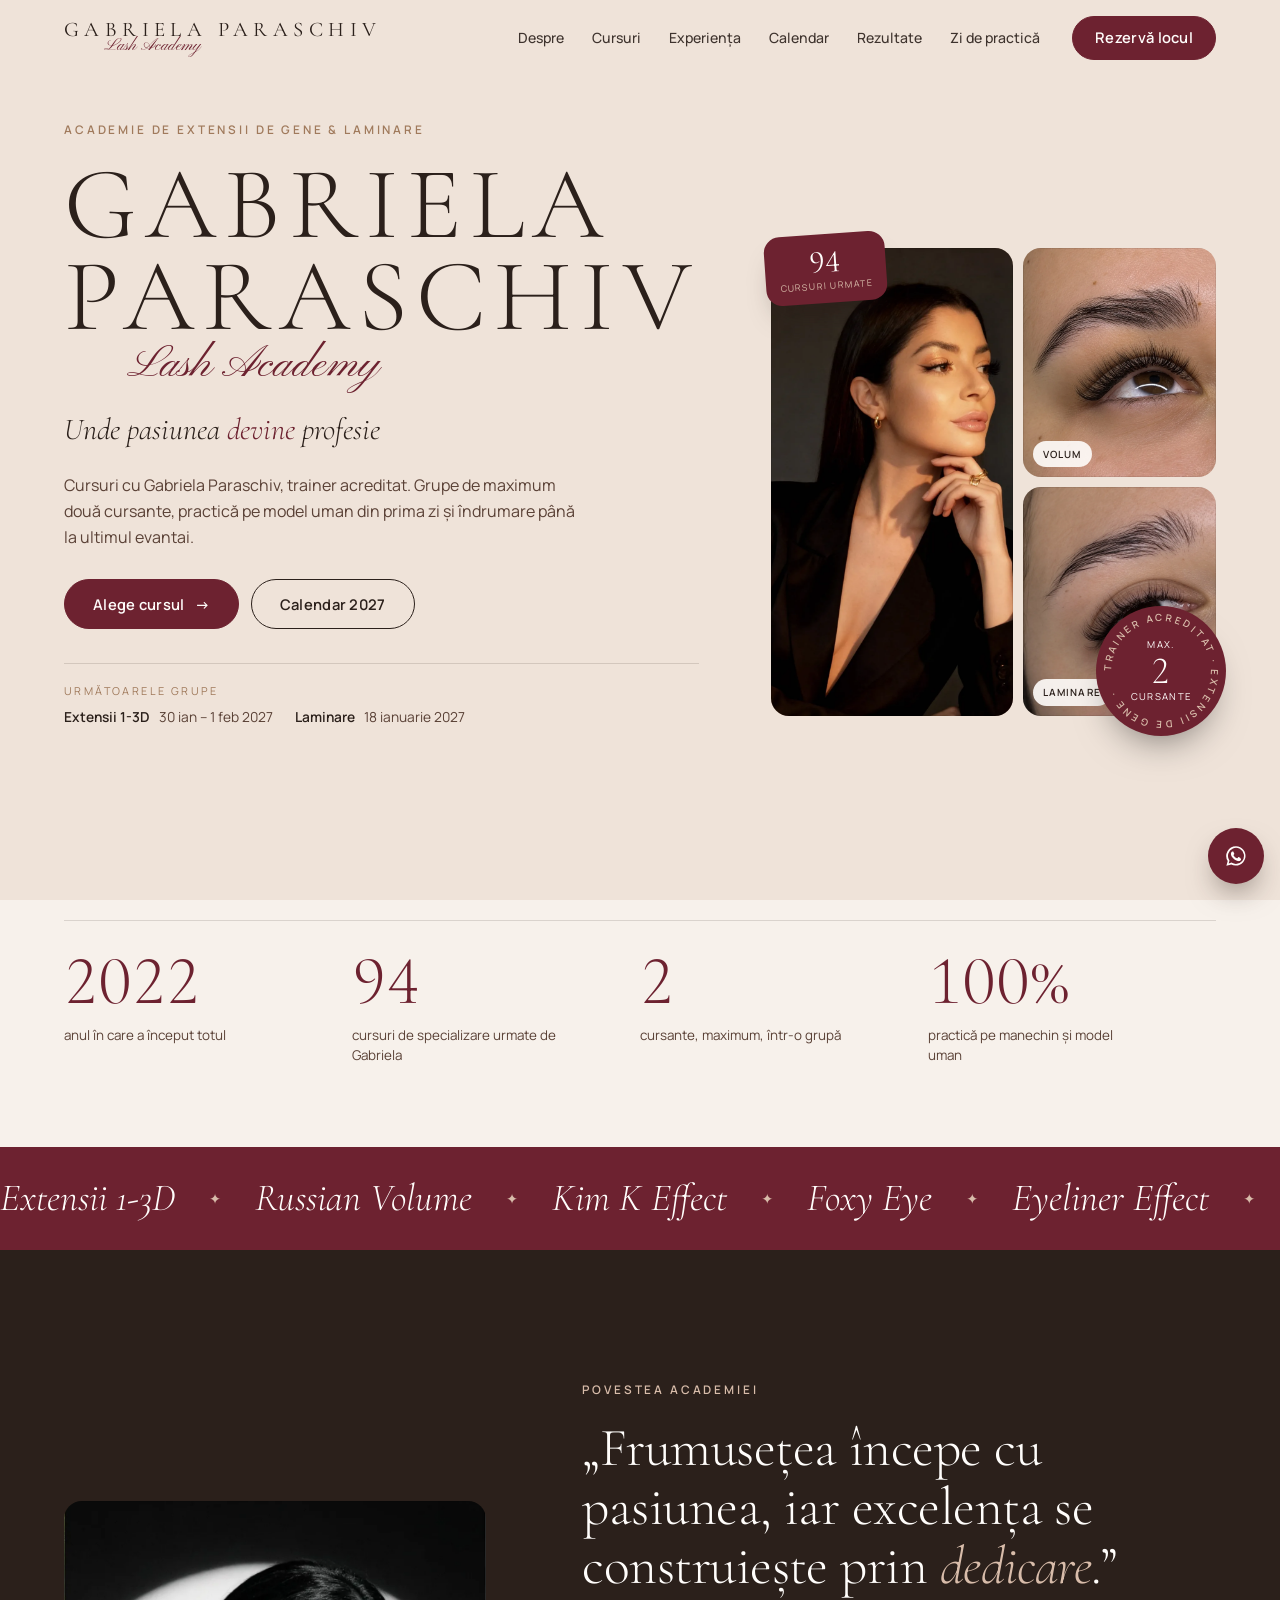
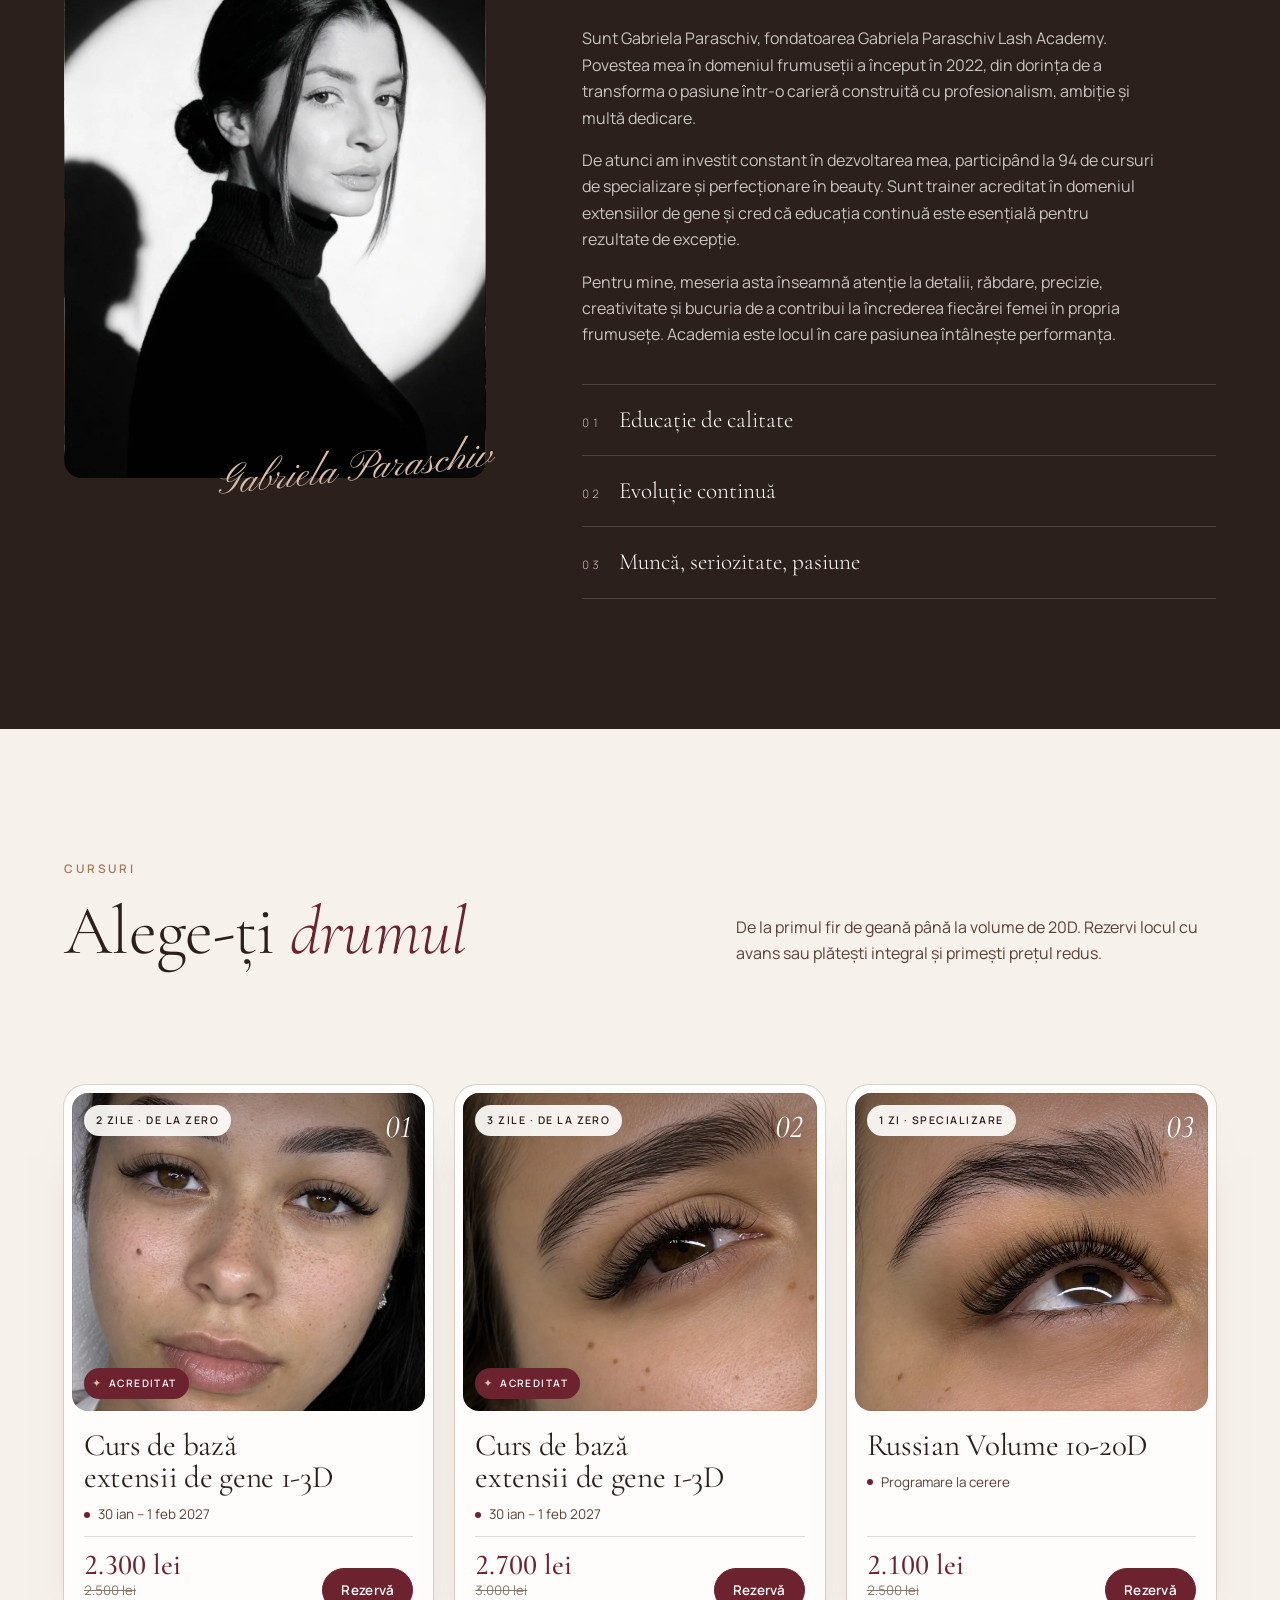
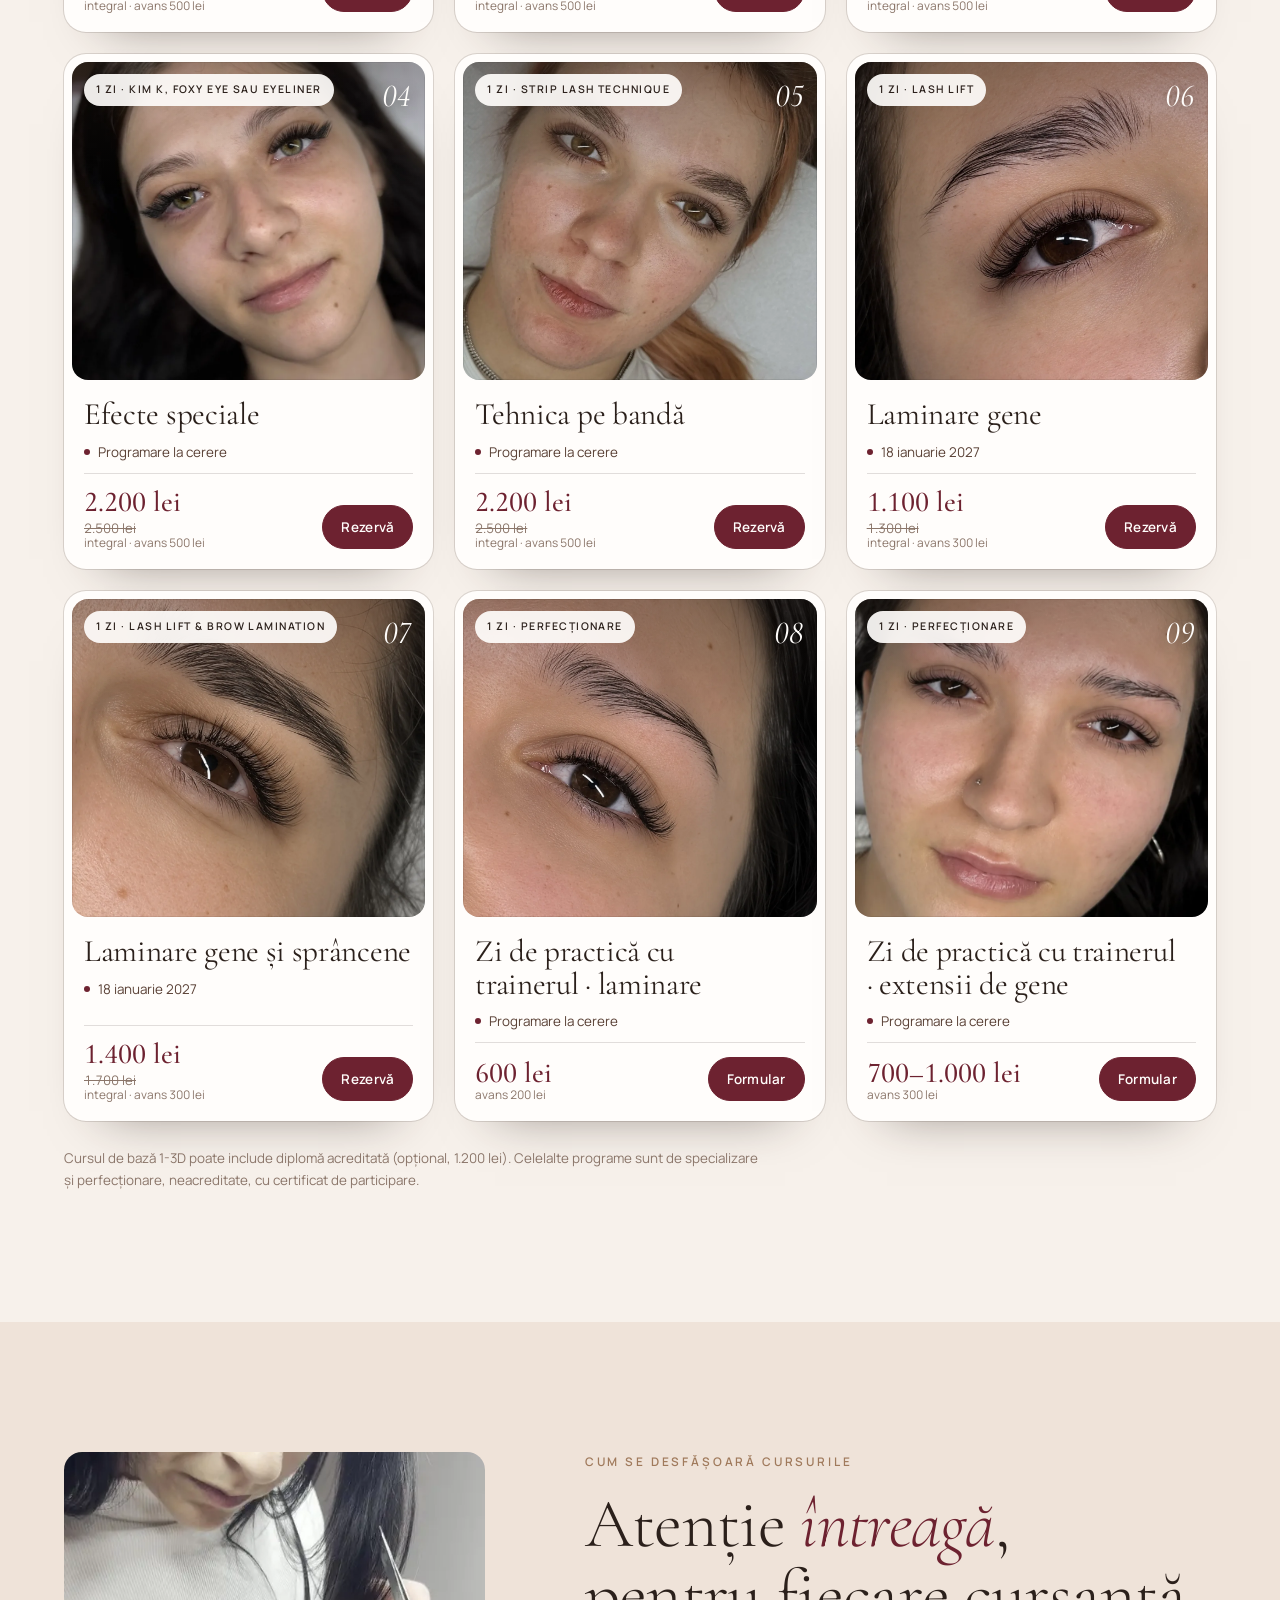
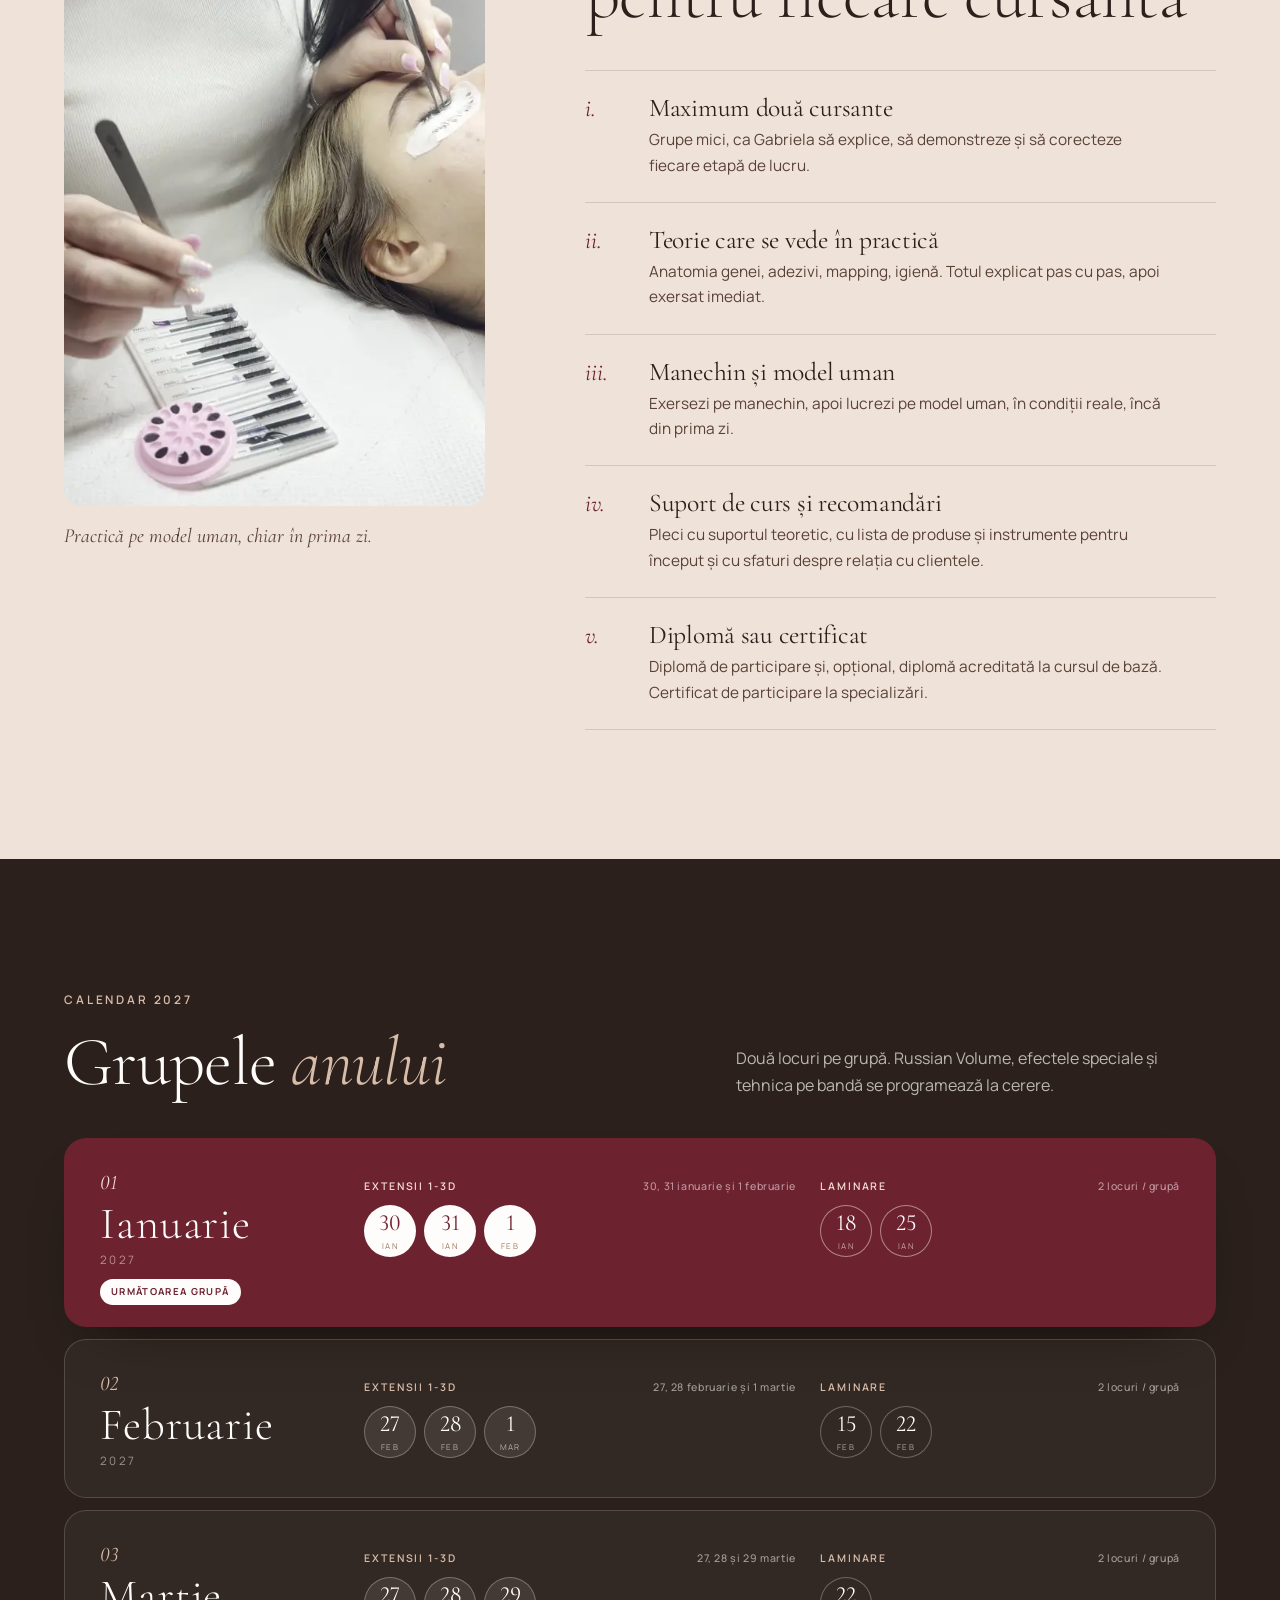
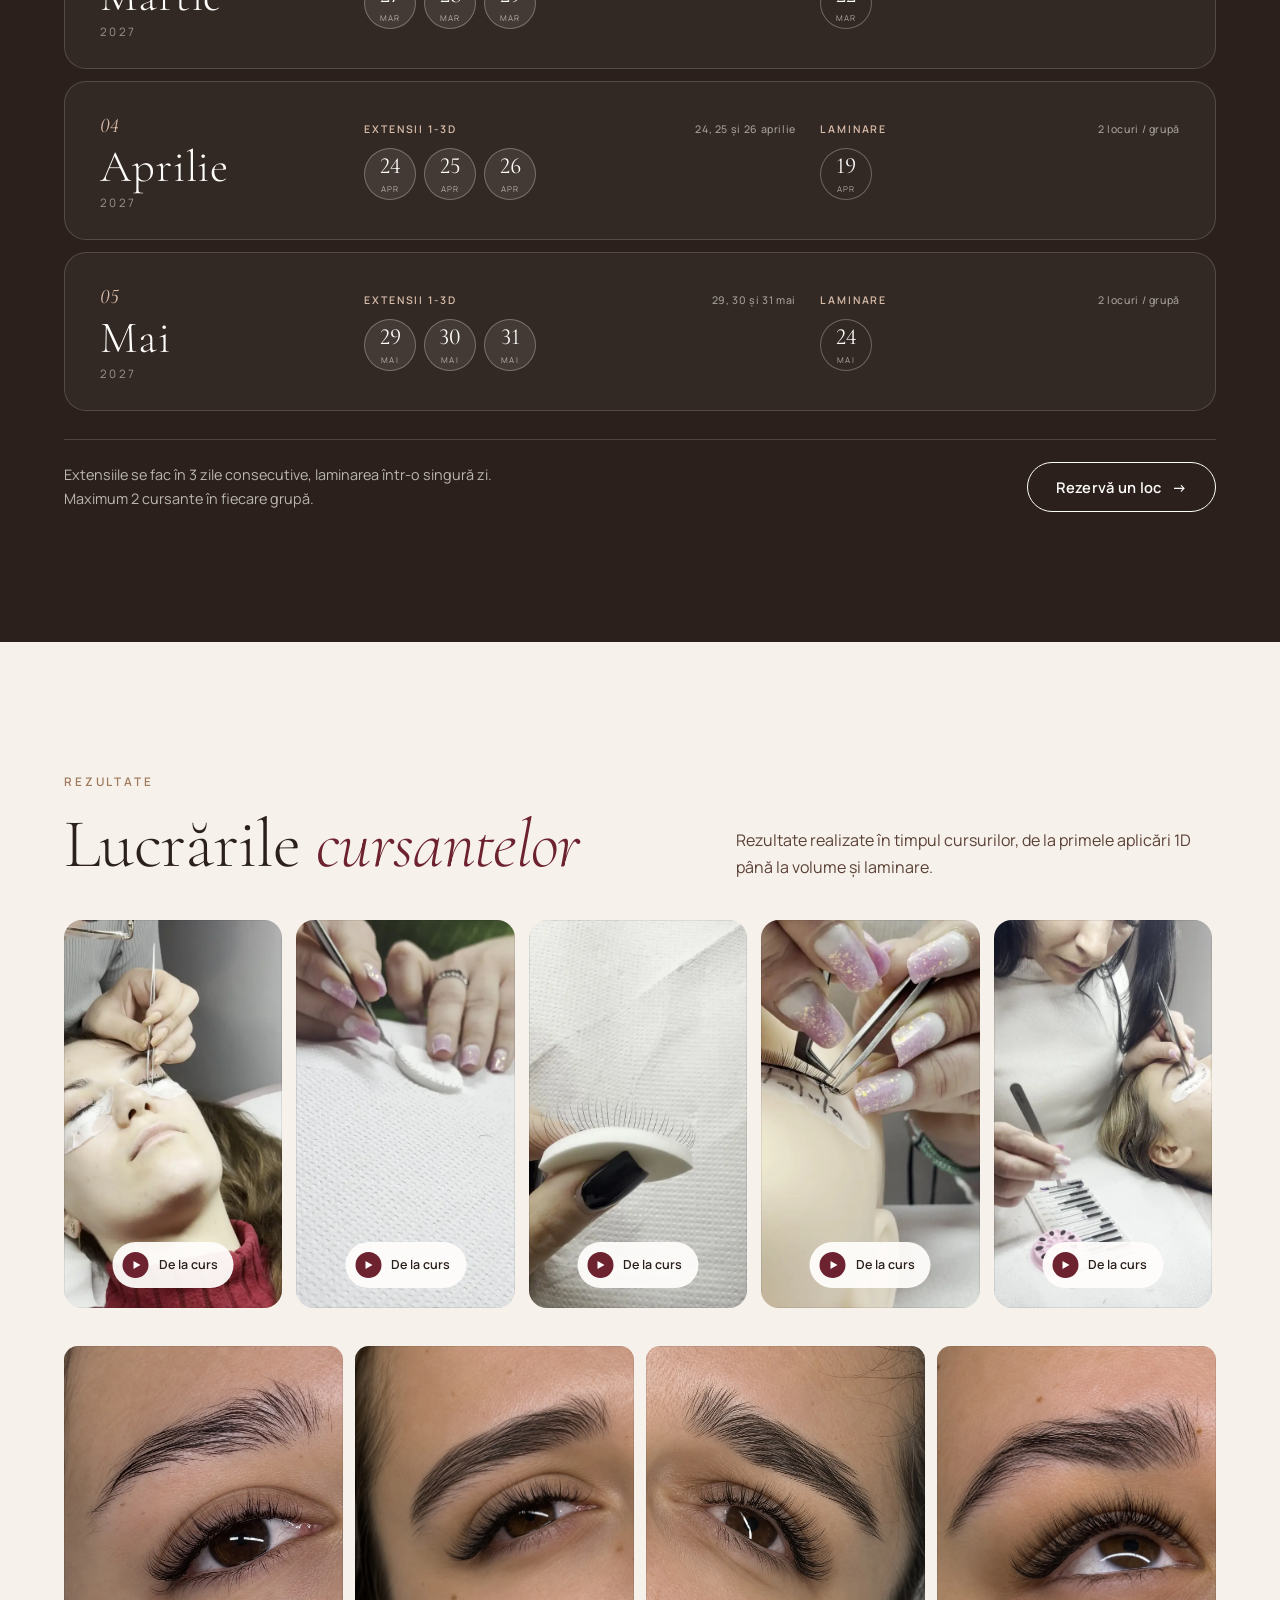
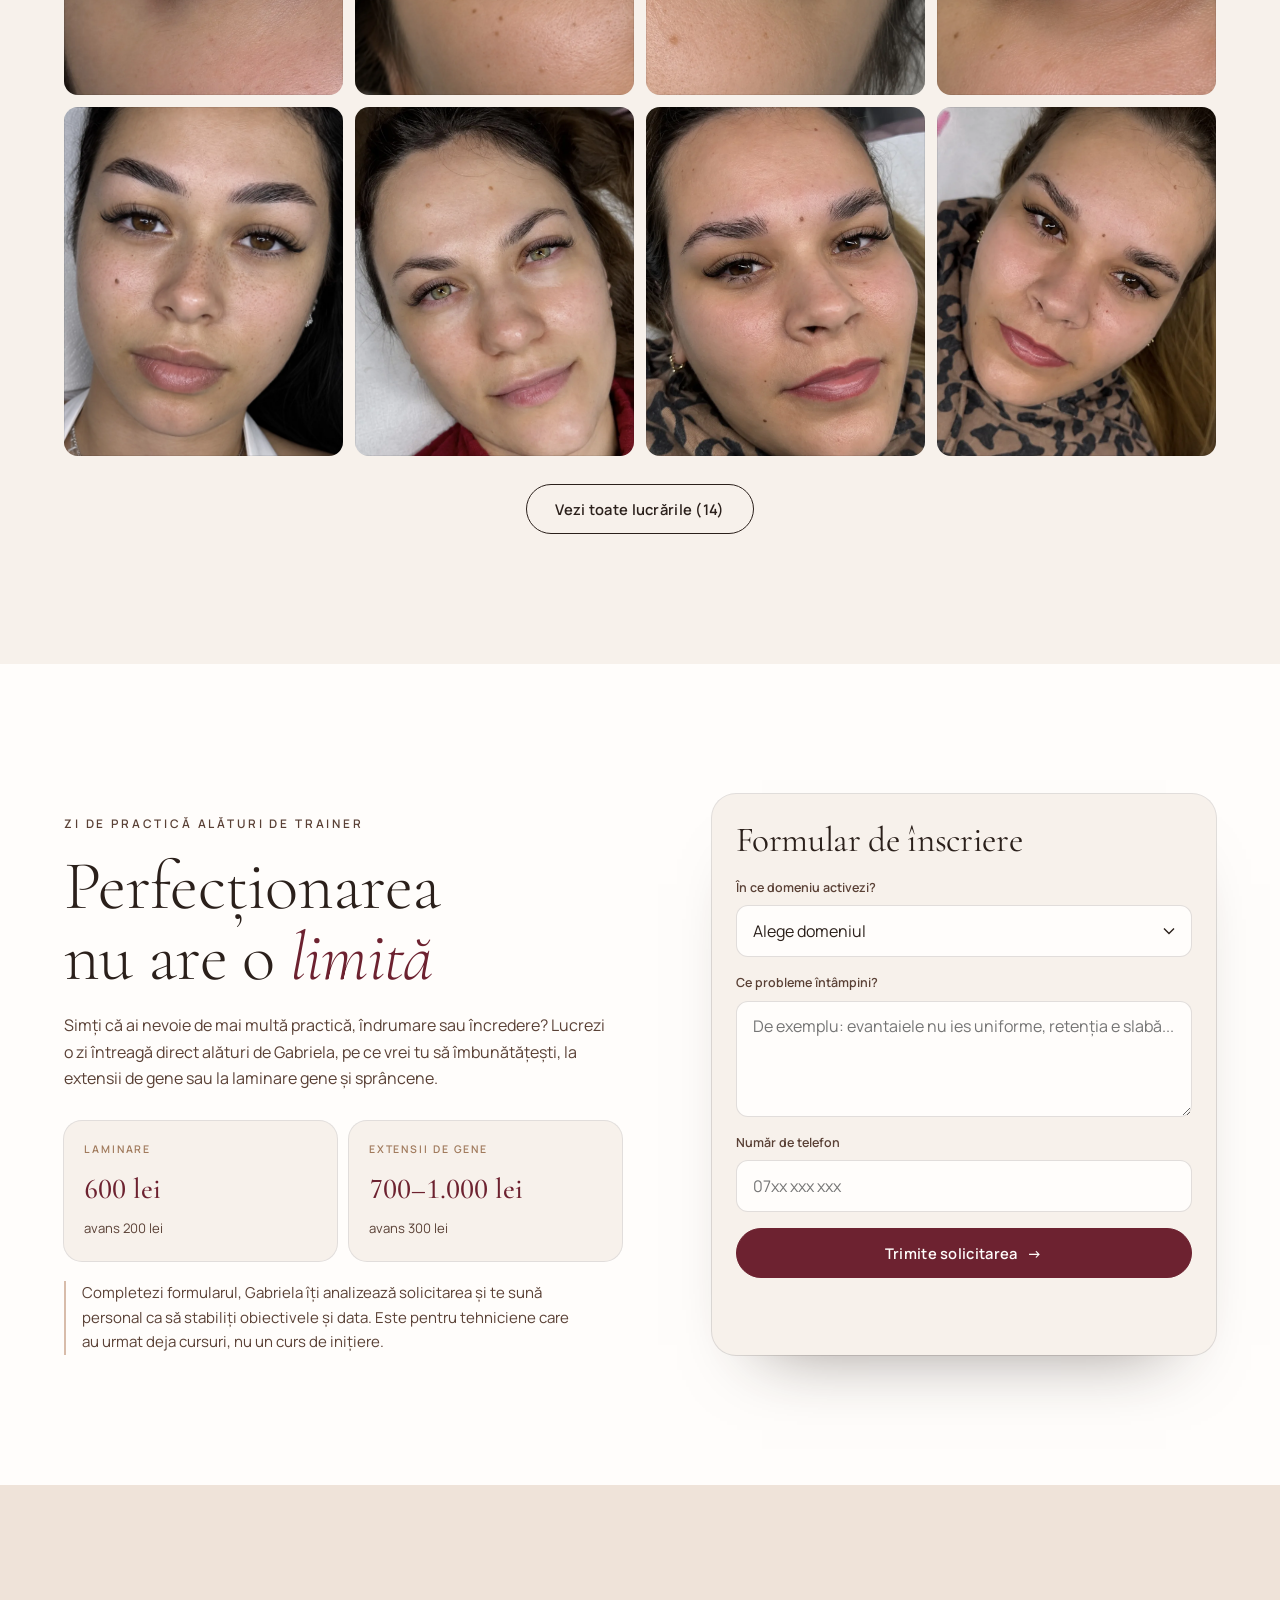
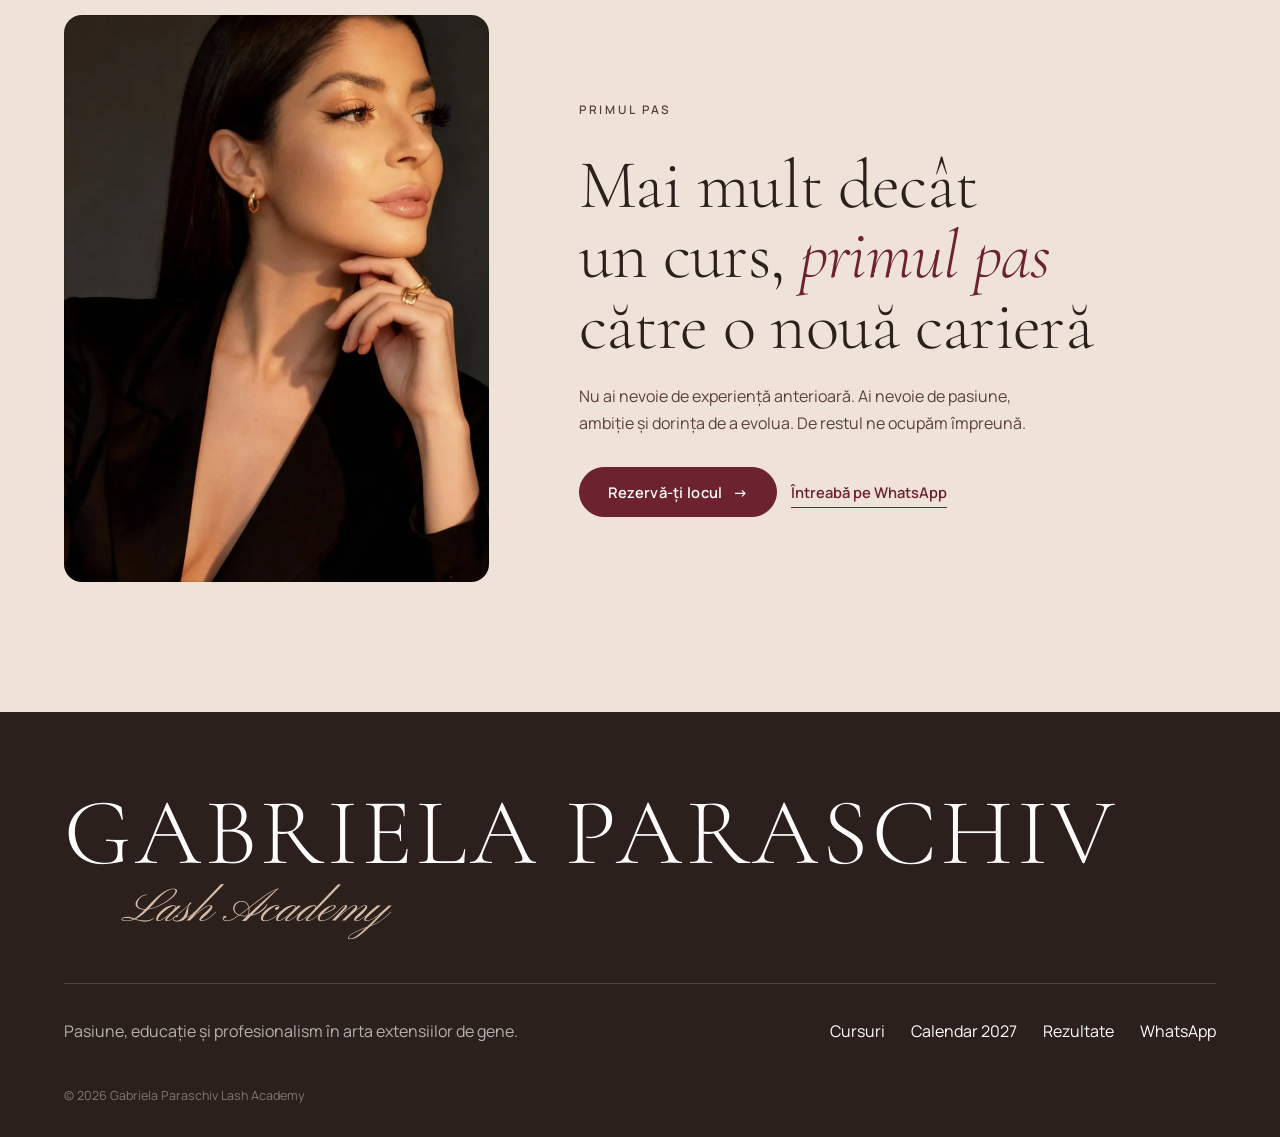
==== commit 6ab2ddcf: "Hero nou: colaj cu Gabriela și lucrările cursantelor Co-Authored-By: Claude Opus 5.5 <noreply@anthro" ====
--- a/index.html
+++ b/index.html
@@ -8,14 +8,14 @@
 <meta property="og:title" content="Gabriela Paraschiv Lash Academy">
 <meta property="og:description" content="Mai mult decât frumusețe: un loc în care pasiunea devine profesie. Grupe de maximum 2 cursante.">
 <meta property="og:image" content="assets/img/gabriela-portret.webp">
-<meta name="theme-color" content="#241a15">
+<meta name="theme-color" content="#efe3d9">
 <link rel="preconnect" href="https://fonts.googleapis.com">
 <link rel="preconnect" href="https://fonts.gstatic.com" crossorigin>
 <link href="https://fonts.googleapis.com/css2?family=Cormorant+Garamond:ital,wght@0,300;0,400;0,500;1,300;1,400&family=Manrope:wght@400;500;600&family=Pinyon+Script&display=swap" rel="stylesheet">
-<link rel="stylesheet" href="assets/style.css?v=11">
+<link rel="stylesheet" href="assets/style.css?v=12">
 <script>document.documentElement.classList.add("js")</script>
 </head>
-<body>
+<body class="hero-light">
 
 <header class="nav" id="top">
   <a class="logo" href="#top" aria-label="Gabriela Paraschiv Lash Academy, acasă">
@@ -37,17 +37,27 @@
 <main>
 
 <!-- HERO -->
-<section class="hero">
-  <div class="hero-media" aria-hidden="true">
-    <img src="assets/img/gabriela-negru.webp" alt="" width="848" height="1500" fetchpriority="high">
-  </div>
-  <div class="hero-copy">
+<section class="hero hv-g">
+  <div class="hvg-head">
     <p class="eyebrow hero-in">Academie de extensii de gene &amp; laminare</p>
     <h1 class="hero-title hero-in">
       <span>Gabriela</span>
       <span>Paraschiv</span>
       <span class="hero-script">Lash Academy</span>
     </h1>
+  </div>
+  <div class="hvg-collage hero-in">
+    <figure class="hvg-main"><img src="assets/img/gabriela-negru.webp" alt="Gabriela Paraschiv, fondatoarea academiei" fetchpriority="high"></figure>
+    <figure><img src="assets/img/r-0017.webp" alt="Extensii de gene realizate la curs"><figcaption>Volum</figcaption></figure>
+    <figure><img src="assets/img/r-0013.webp" alt="Laminare gene realizată la curs"><figcaption>Laminare</figcaption></figure>
+    <span class="hvg-stat"><b>94</b><small>cursuri urmate</small></span>
+    <div class="seal" aria-hidden="true">
+    <svg viewBox="0 0 120 120"><defs><path id="c" d="M60,60 m-46,0 a46,46 0 1,1 92,0 a46,46 0 1,1 -92,0"/></defs>
+      <text><textPath href="#c">TRAINER ACREDITAT · EXTENSII DE GENE · </textPath></text></svg>
+    <span class="seal-core">max.<b>2</b>cursante</span>
+  </div>
+  </div>
+  <div class="hvg-rest">
     <p class="hero-slogan hero-in">Unde pasiunea <em>devine</em> profesie</p>
     <p class="hero-lead hero-in">Cursuri cu Gabriela Paraschiv, trainer acreditat. Grupe de maximum două cursante, practică pe model uman din prima zi și îndrumare până la ultimul evantai.</p>
     <div class="hero-actions hero-in">
@@ -59,11 +69,6 @@
       <span class="next-item"><b>Extensii 1-3D</b> 30 ian – 1 feb 2027</span>
       <span class="next-item"><b>Laminare</b> 18 ianuarie 2027</span>
     </div>
-  </div>
-  <div class="seal" aria-hidden="true">
-    <svg viewBox="0 0 120 120"><defs><path id="c" d="M60,60 m-46,0 a46,46 0 1,1 92,0 a46,46 0 1,1 -92,0"/></defs>
-      <text><textPath href="#c">TRAINER ACREDITAT · EXTENSII DE GENE · </textPath></text></svg>
-    <span class="seal-core">max.<b>2</b>cursante</span>
   </div>
 </section>
 
--- a/assets/style.css
+++ b/assets/style.css
@@ -412,3 +412,35 @@
   .mhead h3{font-size:2.8rem}
   .mflag{left:36px}
 }
+
+/* ---------- Hero Colaj: ea + lucrările ei (ales de Paul, 22 nov) ---------- */
+.hero-light .nav:not(.scrolled){color:var(--ink)}
+.hero-light .nav:not(.scrolled) .logo-script{color:var(--bordo)}
+.hero.hv-g{display:block;min-height:0;padding:100px var(--pad) 56px;background:var(--sand);color:var(--ink)}
+.hv-g .eyebrow{color:var(--caramel)}
+.hv-g .hero-title{font-size:clamp(2.7rem,12.2vw,6.4rem);color:var(--ink)}
+.hv-g .hero-script{color:var(--bordo)}
+.hvg-collage{position:relative;display:grid;grid-template-columns:1.25fr 1fr;grid-template-rows:1fr 1fr;gap:10px;margin:26px 0 28px;aspect-ratio:1/1.02}
+.hvg-collage figure{position:relative;margin:0;border-radius:18px;overflow:hidden;background:var(--nude)}
+.hvg-collage img{width:100%;height:100%;object-fit:cover}
+.hvg-main{grid-row:1/3}
+.hvg-main img{object-position:50% 12%}
+.hvg-collage figcaption{position:absolute;left:10px;bottom:10px;padding:5px 10px;border-radius:999px;background:rgba(255,253,251,.9);font-size:.62rem;font-weight:600;letter-spacing:.12em;text-transform:uppercase}
+.hvg-stat{position:absolute;left:-6px;top:-14px;display:grid;justify-items:center;padding:12px 14px;border-radius:16px;background:var(--bordo);color:var(--white);line-height:1;box-shadow:0 18px 30px -16px rgba(43,32,27,.7);transform:rotate(-4deg)}
+.hvg-stat b{font-family:var(--serif);font-weight:400;font-size:2rem;font-variant-numeric:lining-nums}
+.hvg-stat small{font-size:.56rem;letter-spacing:.14em;text-transform:uppercase;margin-top:4px;color:var(--nude)}
+.hv-g .hero-slogan em{color:var(--bordo)}
+.hv-g .hero-lead{color:var(--cocoa)}
+.hv-g .btn-ghost{color:var(--ink)}
+.hv-g .btn-ghost:hover{background:var(--ink);border-color:var(--ink);color:var(--white)}
+.hv-g .next{border-top-color:var(--line);color:var(--cocoa)}
+.hv-g .next-label{color:var(--caramel)}
+.hv-g .next-item b{color:var(--ink)}
+.hv-g .seal{top:auto;right:-10px;bottom:-20px;width:96px;height:96px}
+@media (min-width:1024px){
+  .hero.hv-g{display:grid;grid-template-columns:1fr 1fr;grid-template-rows:auto 1fr;column-gap:72px;align-items:center;min-height:100svh;padding-top:120px}
+  .hvg-head{grid-column:1}
+  .hvg-collage{grid-column:2;grid-row:1/3;margin:0;max-height:76svh;aspect-ratio:1/1.05;justify-self:end;width:100%}
+  .hvg-rest{grid-column:1;align-self:start}
+  .hv-g .seal{width:130px;height:130px}
+}
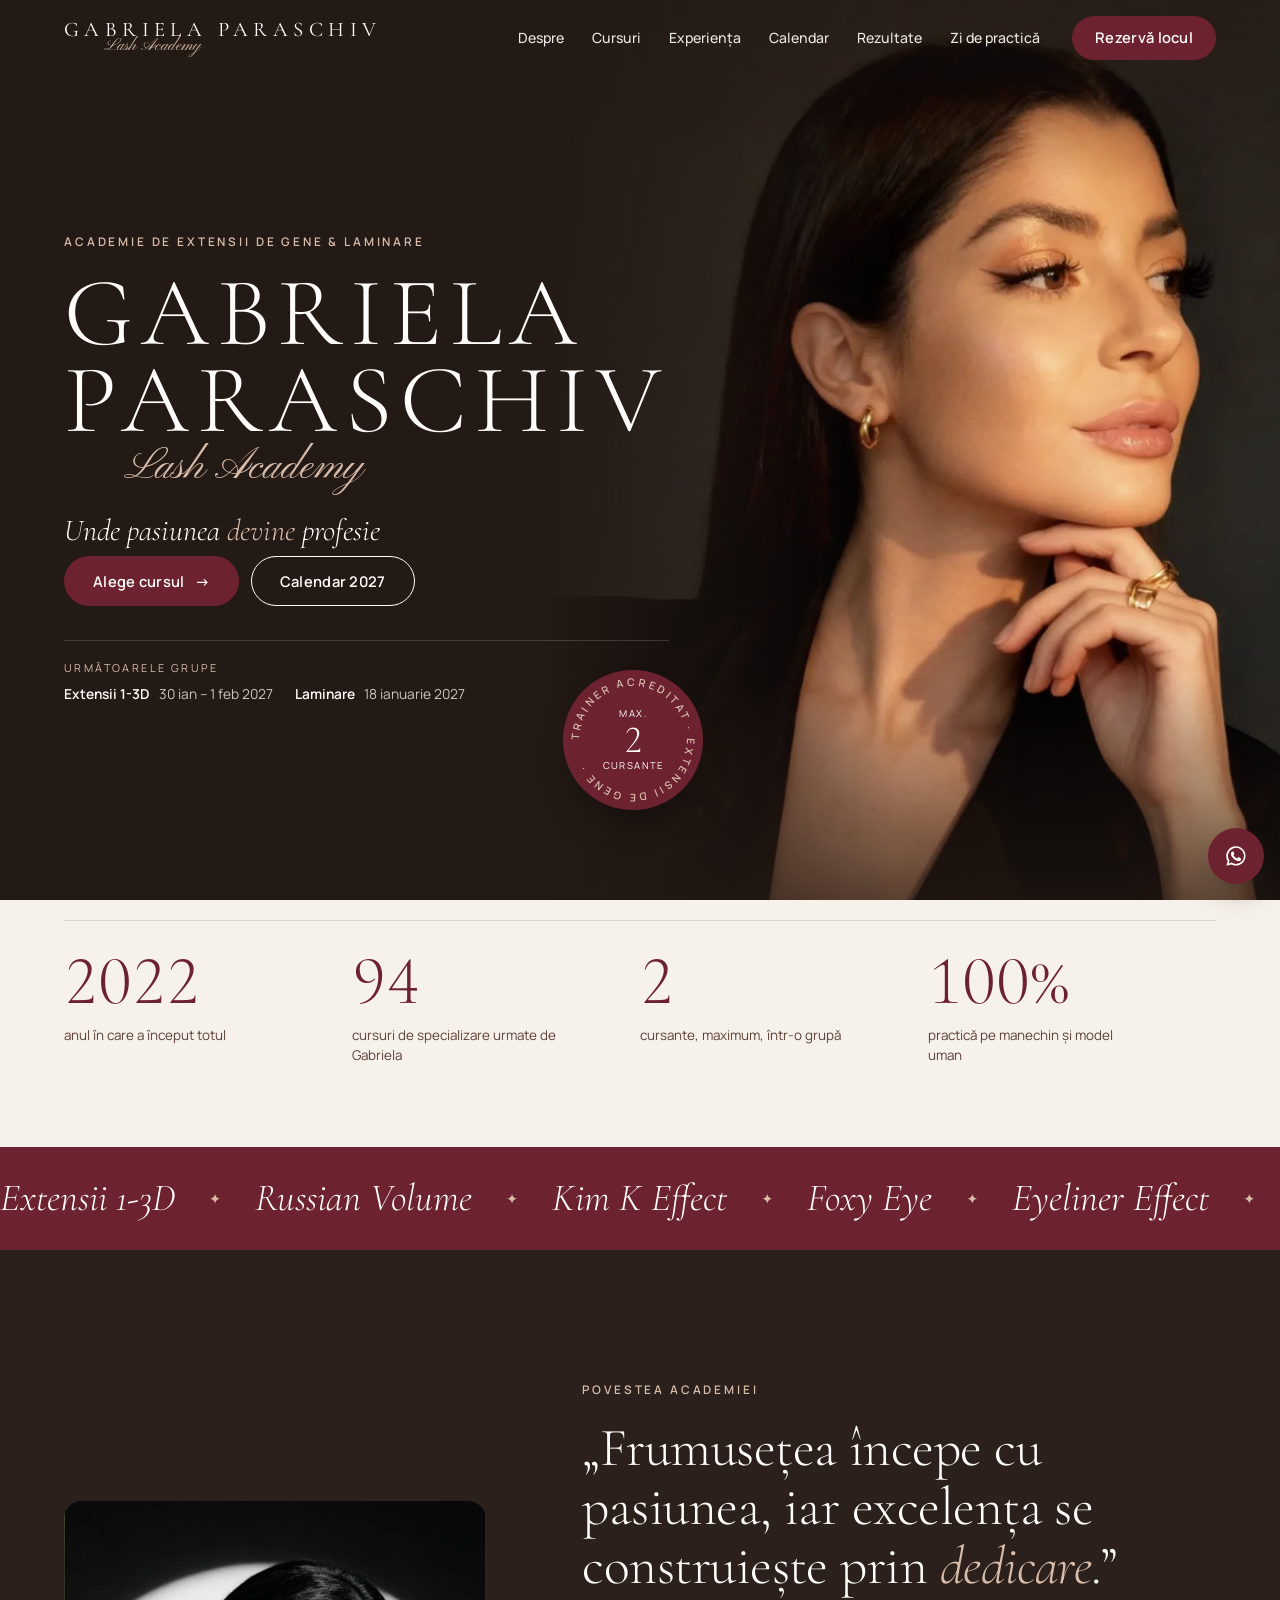
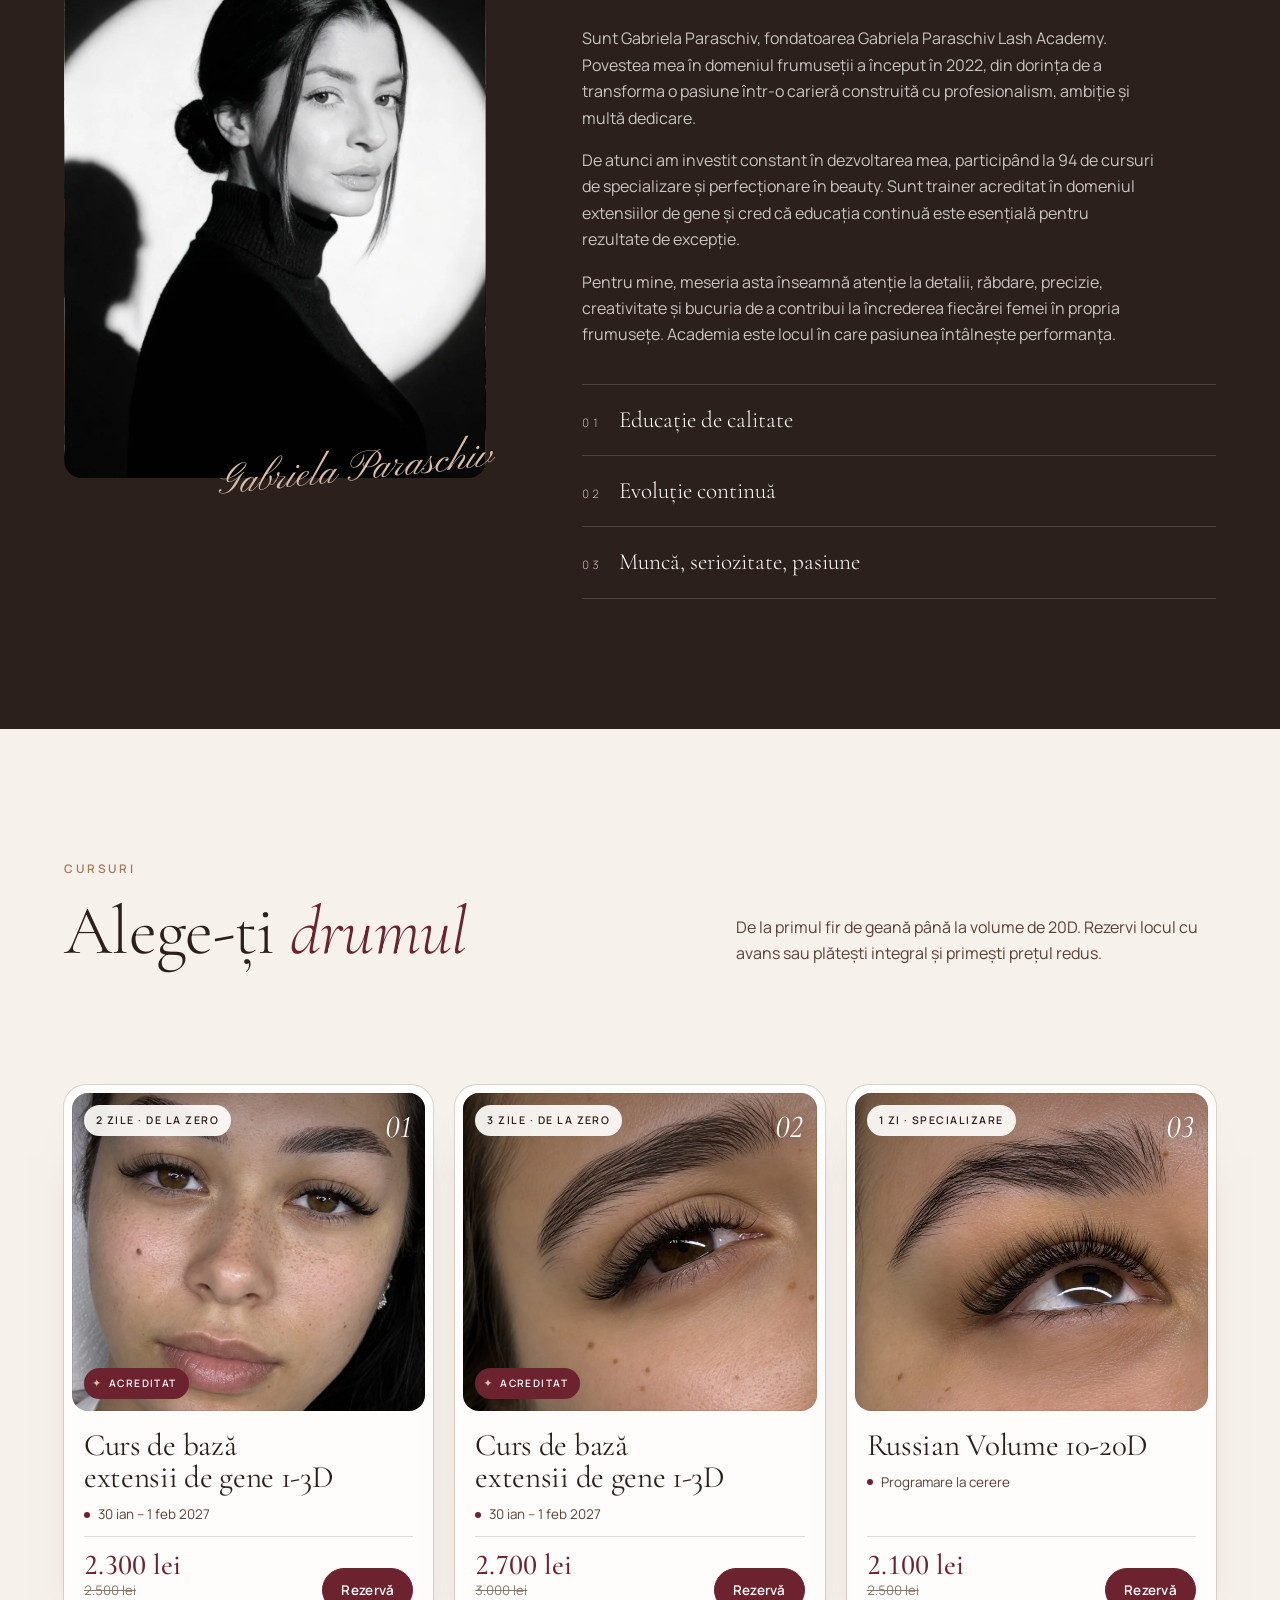
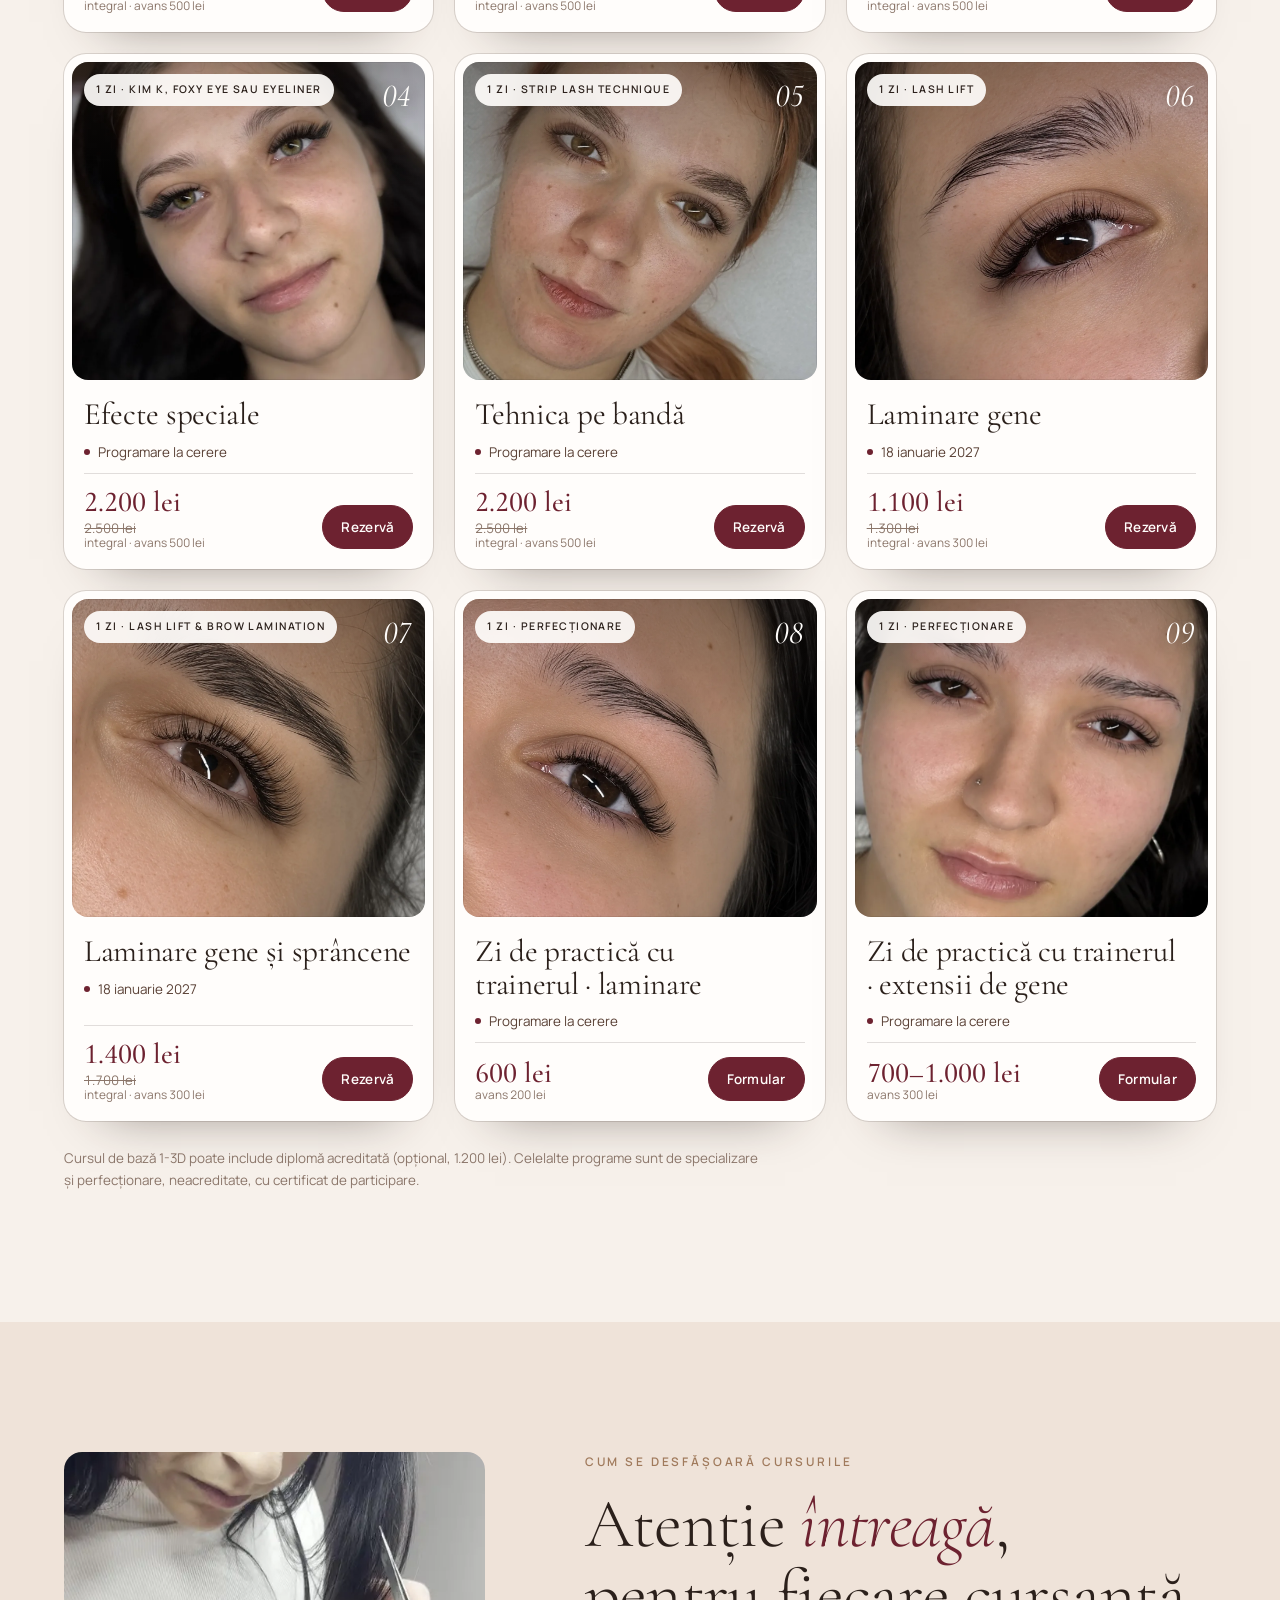
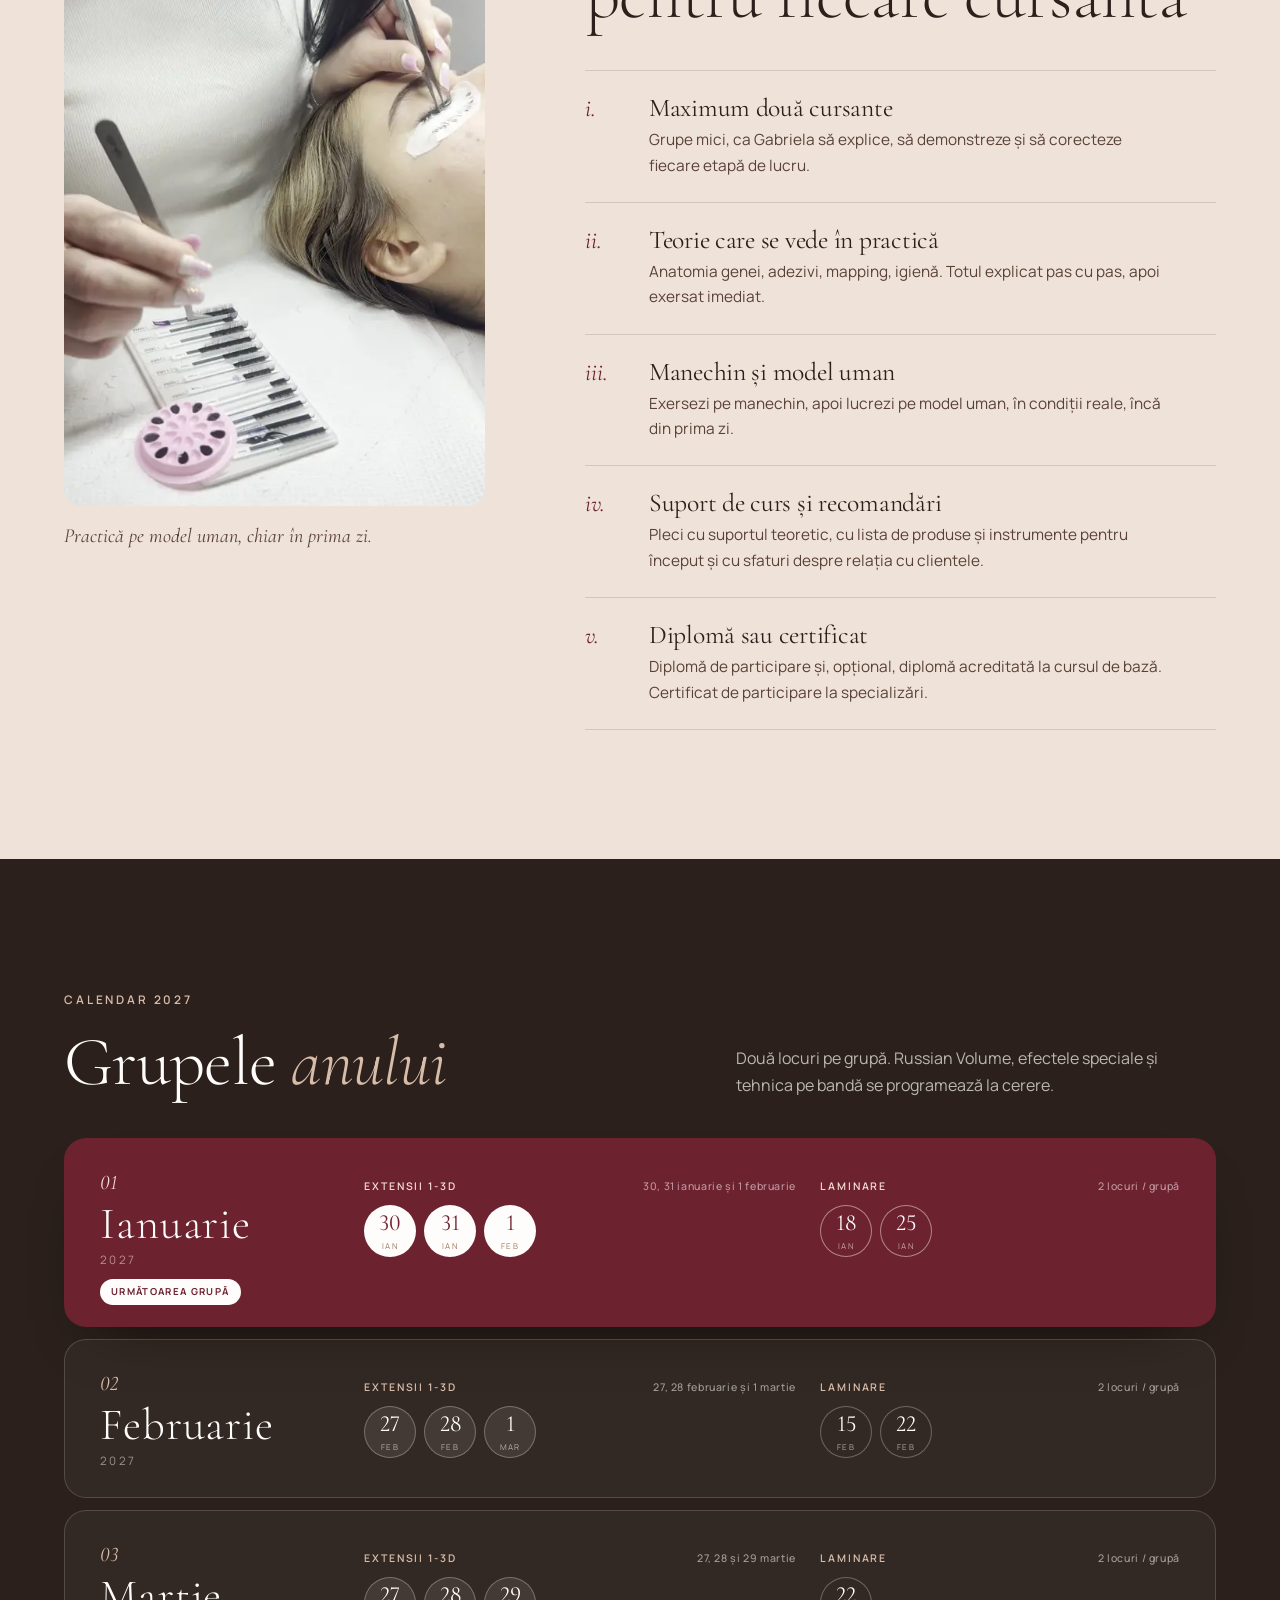
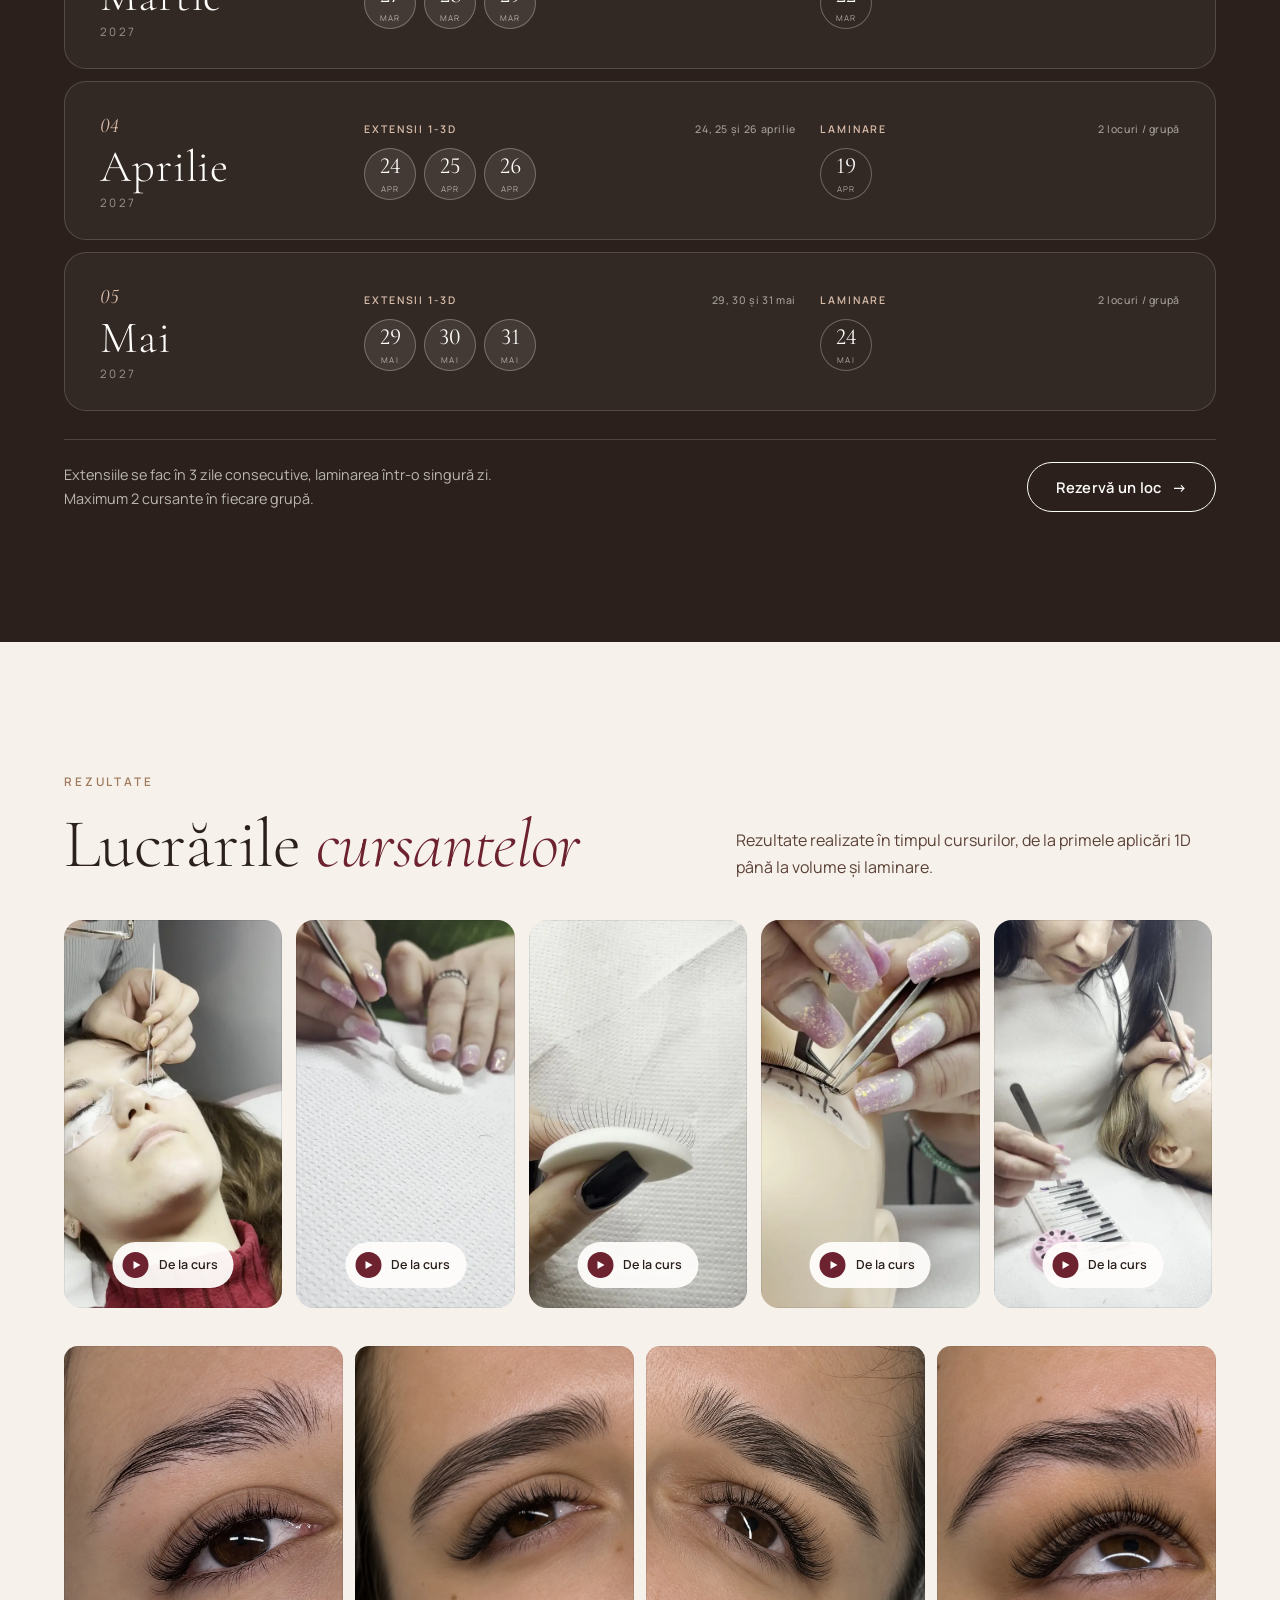
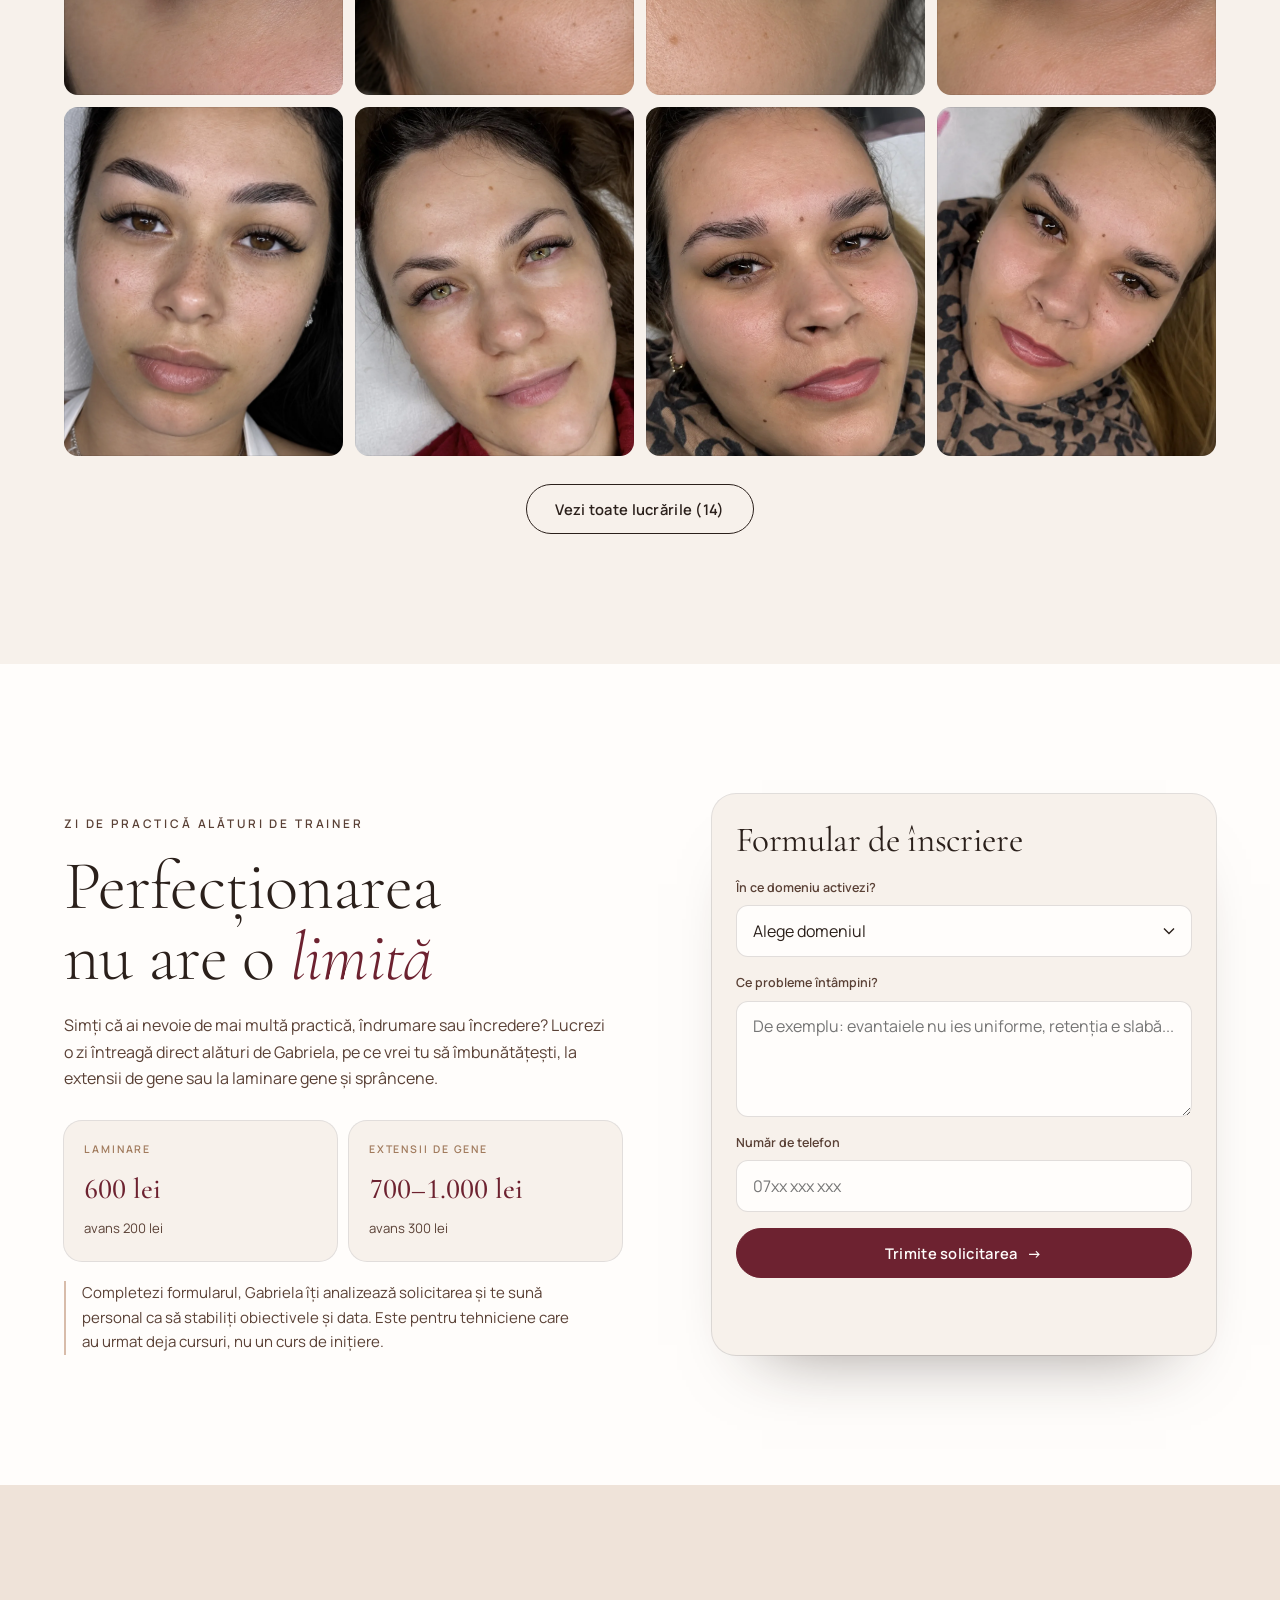
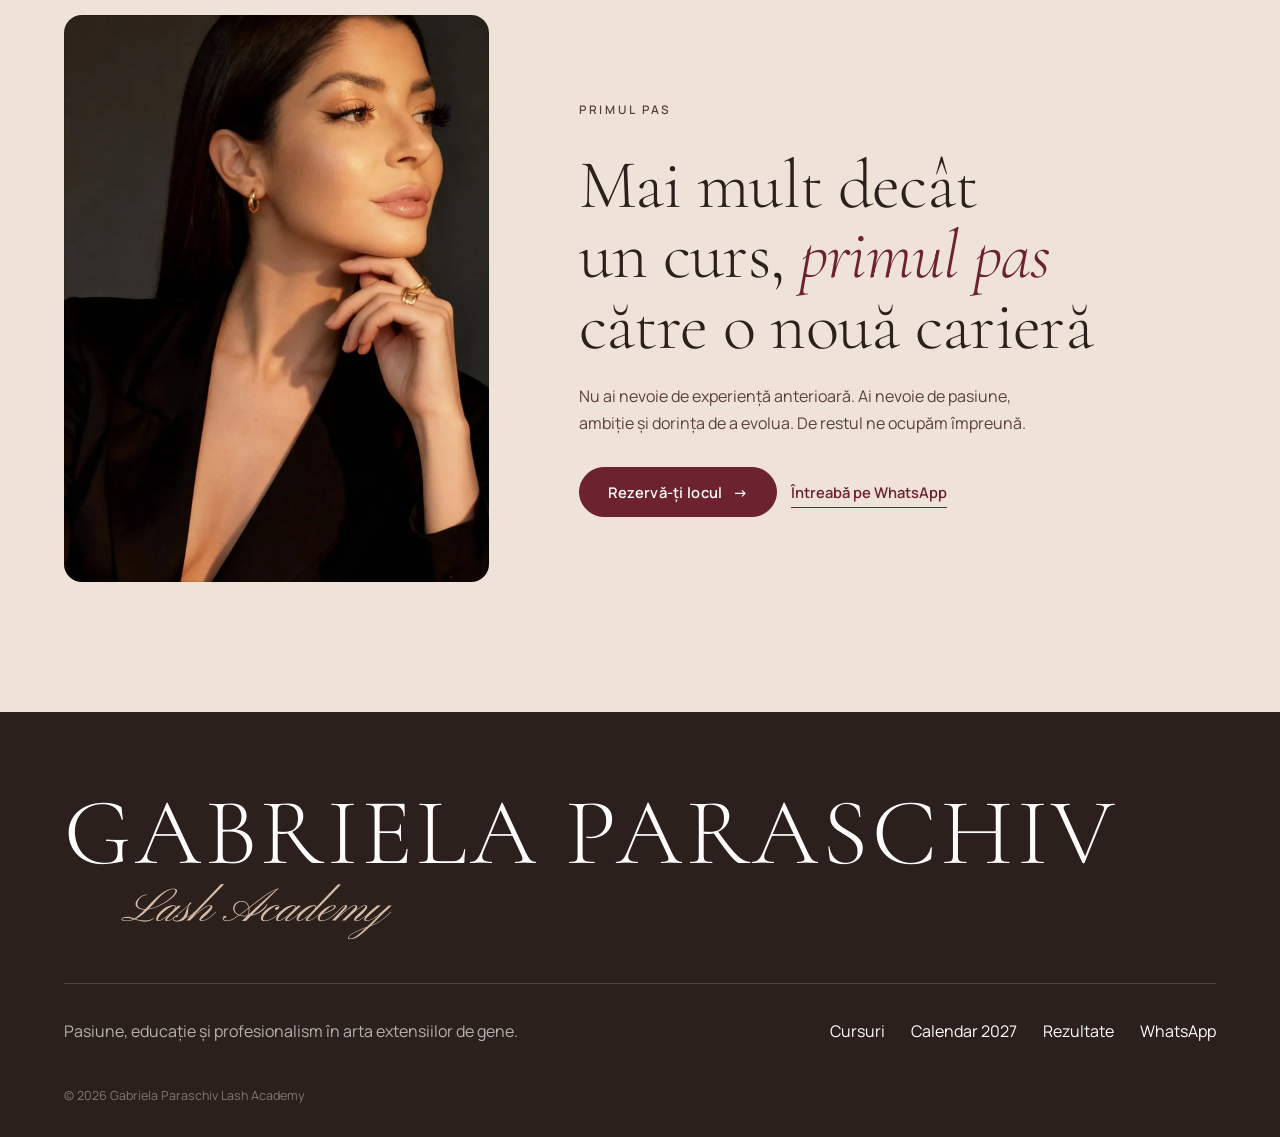
==== commit 34a9d799: "Hero cu sacou negru: poza întreagă pe telefon, text pe sacou, mai puțin text Co-Authored-By: Claude " ====
--- a/index.html
+++ b/index.html
@@ -8,14 +8,14 @@
 <meta property="og:title" content="Gabriela Paraschiv Lash Academy">
 <meta property="og:description" content="Mai mult decât frumusețe: un loc în care pasiunea devine profesie. Grupe de maximum 2 cursante.">
 <meta property="og:image" content="assets/img/gabriela-portret.webp">
-<meta name="theme-color" content="#efe3d9">
+<meta name="theme-color" content="#241a15">
 <link rel="preconnect" href="https://fonts.googleapis.com">
 <link rel="preconnect" href="https://fonts.gstatic.com" crossorigin>
 <link href="https://fonts.googleapis.com/css2?family=Cormorant+Garamond:ital,wght@0,300;0,400;0,500;1,300;1,400&family=Manrope:wght@400;500;600&family=Pinyon+Script&display=swap" rel="stylesheet">
-<link rel="stylesheet" href="assets/style.css?v=12">
+<link rel="stylesheet" href="assets/style.css?v=17">
 <script>document.documentElement.classList.add("js")</script>
 </head>
-<body class="hero-light">
+<body>
 
 <header class="nav" id="top">
   <a class="logo" href="#top" aria-label="Gabriela Paraschiv Lash Academy, acasă">
@@ -37,29 +37,18 @@
 <main>
 
 <!-- HERO -->
-<section class="hero hv-g">
-  <div class="hvg-head">
+<section class="hero">
+  <div class="hero-media" aria-hidden="true">
+    <img src="assets/img/gabriela-negru.webp" alt="" width="848" height="1500" fetchpriority="high">
+  </div>
+  <div class="hero-copy">
     <p class="eyebrow hero-in">Academie de extensii de gene &amp; laminare</p>
     <h1 class="hero-title hero-in">
       <span>Gabriela</span>
       <span>Paraschiv</span>
       <span class="hero-script">Lash Academy</span>
     </h1>
-  </div>
-  <div class="hvg-collage hero-in">
-    <figure class="hvg-main"><img src="assets/img/gabriela-negru.webp" alt="Gabriela Paraschiv, fondatoarea academiei" fetchpriority="high"></figure>
-    <figure><img src="assets/img/r-0017.webp" alt="Extensii de gene realizate la curs"><figcaption>Volum</figcaption></figure>
-    <figure><img src="assets/img/r-0013.webp" alt="Laminare gene realizată la curs"><figcaption>Laminare</figcaption></figure>
-    <span class="hvg-stat"><b>94</b><small>cursuri urmate</small></span>
-    <div class="seal" aria-hidden="true">
-    <svg viewBox="0 0 120 120"><defs><path id="c" d="M60,60 m-46,0 a46,46 0 1,1 92,0 a46,46 0 1,1 -92,0"/></defs>
-      <text><textPath href="#c">TRAINER ACREDITAT · EXTENSII DE GENE · </textPath></text></svg>
-    <span class="seal-core">max.<b>2</b>cursante</span>
-  </div>
-  </div>
-  <div class="hvg-rest">
     <p class="hero-slogan hero-in">Unde pasiunea <em>devine</em> profesie</p>
-    <p class="hero-lead hero-in">Cursuri cu Gabriela Paraschiv, trainer acreditat. Grupe de maximum două cursante, practică pe model uman din prima zi și îndrumare până la ultimul evantai.</p>
     <div class="hero-actions hero-in">
       <a class="btn" href="#cursuri">Alege cursul <span class="arr" aria-hidden="true">→</span></a>
       <a class="btn btn-ghost" href="#calendar">Calendar 2027</a>
@@ -69,6 +58,11 @@
       <span class="next-item"><b>Extensii 1-3D</b> 30 ian – 1 feb 2027</span>
       <span class="next-item"><b>Laminare</b> 18 ianuarie 2027</span>
     </div>
+  </div>
+  <div class="seal" aria-hidden="true">
+    <svg viewBox="0 0 120 120"><defs><path id="c" d="M60,60 m-46,0 a46,46 0 1,1 92,0 a46,46 0 1,1 -92,0"/></defs>
+      <text><textPath href="#c">TRAINER ACREDITAT · EXTENSII DE GENE · </textPath></text></svg>
+    <span class="seal-core">max.<b>2</b>cursante</span>
   </div>
 </section>
 
--- a/assets/style.css
+++ b/assets/style.css
@@ -327,13 +327,14 @@
 /* telefon și tabletă: poza sus (fața la vedere), textul dedesubt */
 @media (max-width:1023px){
   .hero{display:block;min-height:0;padding:0 0 56px}
-  .hero-media{position:relative;inset:auto;height:min(72svh,640px);z-index:0}
-  .hero-media img{object-position:62% 18%}
-  .hero-media::after{background:linear-gradient(180deg,rgba(36,26,21,.55) 0%,rgba(36,26,21,0) 20%,rgba(36,26,21,0) 55%,rgba(36,26,21,.85) 85%,var(--night) 100%)}
-  .hero-copy{margin-top:-150px;padding:0 var(--pad);z-index:1}
+  .hero-media{position:relative;inset:auto;height:min(calc(64px + 177vw),900px);z-index:0}
+  .hero-media{padding-top:64px;background:var(--night)}
+  .hero-media img{object-position:62% 0%}
+  .hero-media::after{background:linear-gradient(180deg,rgba(36,26,21,.5) 0%,rgba(36,26,21,0) 14%,rgba(36,26,21,0) 58%,rgba(36,26,21,.5) 78%,var(--night) 100%)}
+  .hero-copy{margin-top:calc(-1 * min(68vw,300px));padding:0 var(--pad);z-index:1}
   .hero-title{font-size:clamp(2.7rem,12.4vw,5.6rem)}
   .hero-actions .btn{flex:1 1 auto;padding:0 20px}
-  .seal{top:calc(min(72svh,640px) - 250px);right:16px;width:96px;height:96px}
+  .seal{top:calc(64px + 70vw);left:14px;right:auto;width:92px;height:92px}
   .seal text{font-size:9.8px}
   .seal-core b{font-size:2rem}
 }
@@ -363,7 +364,7 @@
     linear-gradient(180deg,rgba(36,26,21,.5) 0%,rgba(36,26,21,0) 20%,rgba(36,26,21,0) 75%,rgba(36,26,21,.7) 100%)}
   .hero-copy{max-width:680px}
   .hero-title{font-size:clamp(4.4rem,7.6vw,7.8rem)}
-  .seal{top:auto;bottom:clamp(110px,16vh,150px);width:140px;height:140px}
+  .seal{top:auto;bottom:clamp(60px,10vh,110px);right:auto;left:44%;width:140px;height:140px}
   .seal text{font-size:9px}
 
   .about{grid-template-columns:.8fr 1.2fr;gap:96px;align-items:center;padding:130px var(--pad)}
@@ -412,35 +413,3 @@
   .mhead h3{font-size:2.8rem}
   .mflag{left:36px}
 }
-
-/* ---------- Hero Colaj: ea + lucrările ei (ales de Paul, 22 nov) ---------- */
-.hero-light .nav:not(.scrolled){color:var(--ink)}
-.hero-light .nav:not(.scrolled) .logo-script{color:var(--bordo)}
-.hero.hv-g{display:block;min-height:0;padding:100px var(--pad) 56px;background:var(--sand);color:var(--ink)}
-.hv-g .eyebrow{color:var(--caramel)}
-.hv-g .hero-title{font-size:clamp(2.7rem,12.2vw,6.4rem);color:var(--ink)}
-.hv-g .hero-script{color:var(--bordo)}
-.hvg-collage{position:relative;display:grid;grid-template-columns:1.25fr 1fr;grid-template-rows:1fr 1fr;gap:10px;margin:26px 0 28px;aspect-ratio:1/1.02}
-.hvg-collage figure{position:relative;margin:0;border-radius:18px;overflow:hidden;background:var(--nude)}
-.hvg-collage img{width:100%;height:100%;object-fit:cover}
-.hvg-main{grid-row:1/3}
-.hvg-main img{object-position:50% 12%}
-.hvg-collage figcaption{position:absolute;left:10px;bottom:10px;padding:5px 10px;border-radius:999px;background:rgba(255,253,251,.9);font-size:.62rem;font-weight:600;letter-spacing:.12em;text-transform:uppercase}
-.hvg-stat{position:absolute;left:-6px;top:-14px;display:grid;justify-items:center;padding:12px 14px;border-radius:16px;background:var(--bordo);color:var(--white);line-height:1;box-shadow:0 18px 30px -16px rgba(43,32,27,.7);transform:rotate(-4deg)}
-.hvg-stat b{font-family:var(--serif);font-weight:400;font-size:2rem;font-variant-numeric:lining-nums}
-.hvg-stat small{font-size:.56rem;letter-spacing:.14em;text-transform:uppercase;margin-top:4px;color:var(--nude)}
-.hv-g .hero-slogan em{color:var(--bordo)}
-.hv-g .hero-lead{color:var(--cocoa)}
-.hv-g .btn-ghost{color:var(--ink)}
-.hv-g .btn-ghost:hover{background:var(--ink);border-color:var(--ink);color:var(--white)}
-.hv-g .next{border-top-color:var(--line);color:var(--cocoa)}
-.hv-g .next-label{color:var(--caramel)}
-.hv-g .next-item b{color:var(--ink)}
-.hv-g .seal{top:auto;right:-10px;bottom:-20px;width:96px;height:96px}
-@media (min-width:1024px){
-  .hero.hv-g{display:grid;grid-template-columns:1fr 1fr;grid-template-rows:auto 1fr;column-gap:72px;align-items:center;min-height:100svh;padding-top:120px}
-  .hvg-head{grid-column:1}
-  .hvg-collage{grid-column:2;grid-row:1/3;margin:0;max-height:76svh;aspect-ratio:1/1.05;justify-self:end;width:100%}
-  .hvg-rest{grid-column:1;align-self:start}
-  .hv-g .seal{width:130px;height:130px}
-}
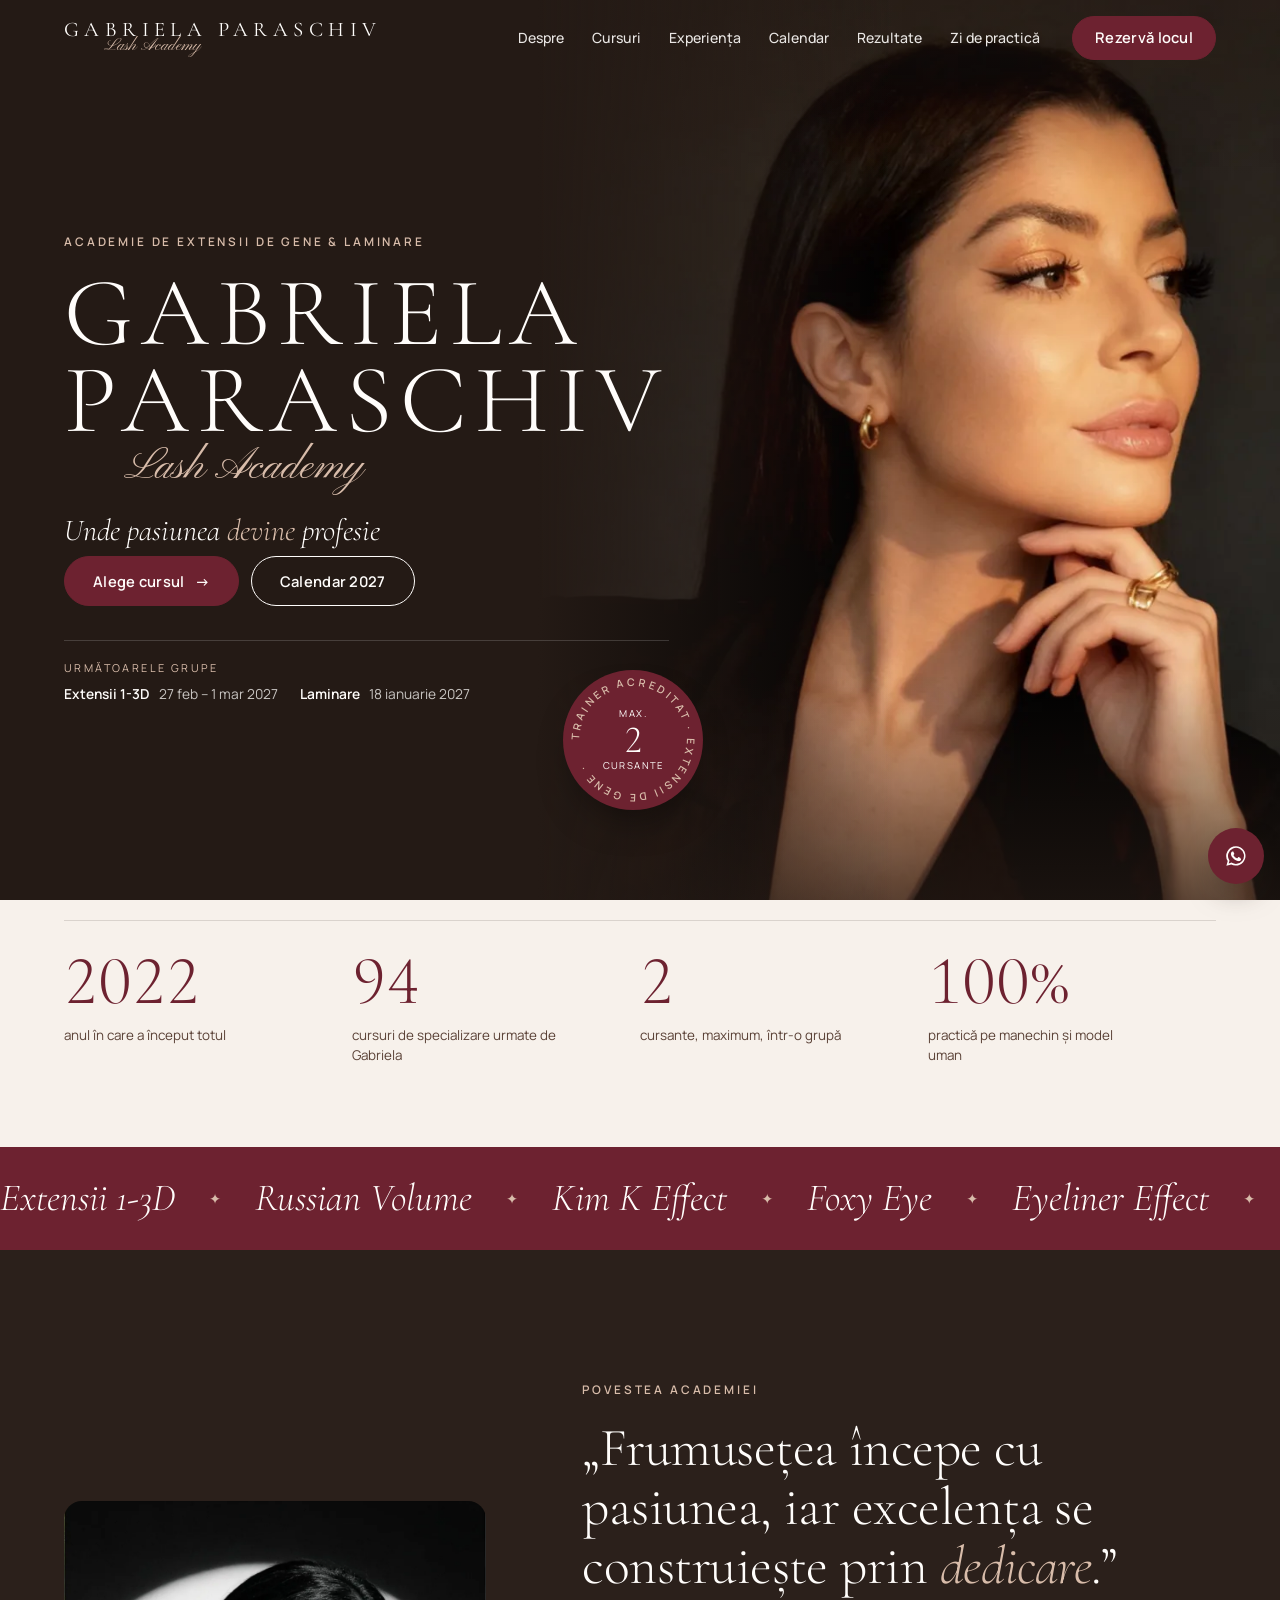
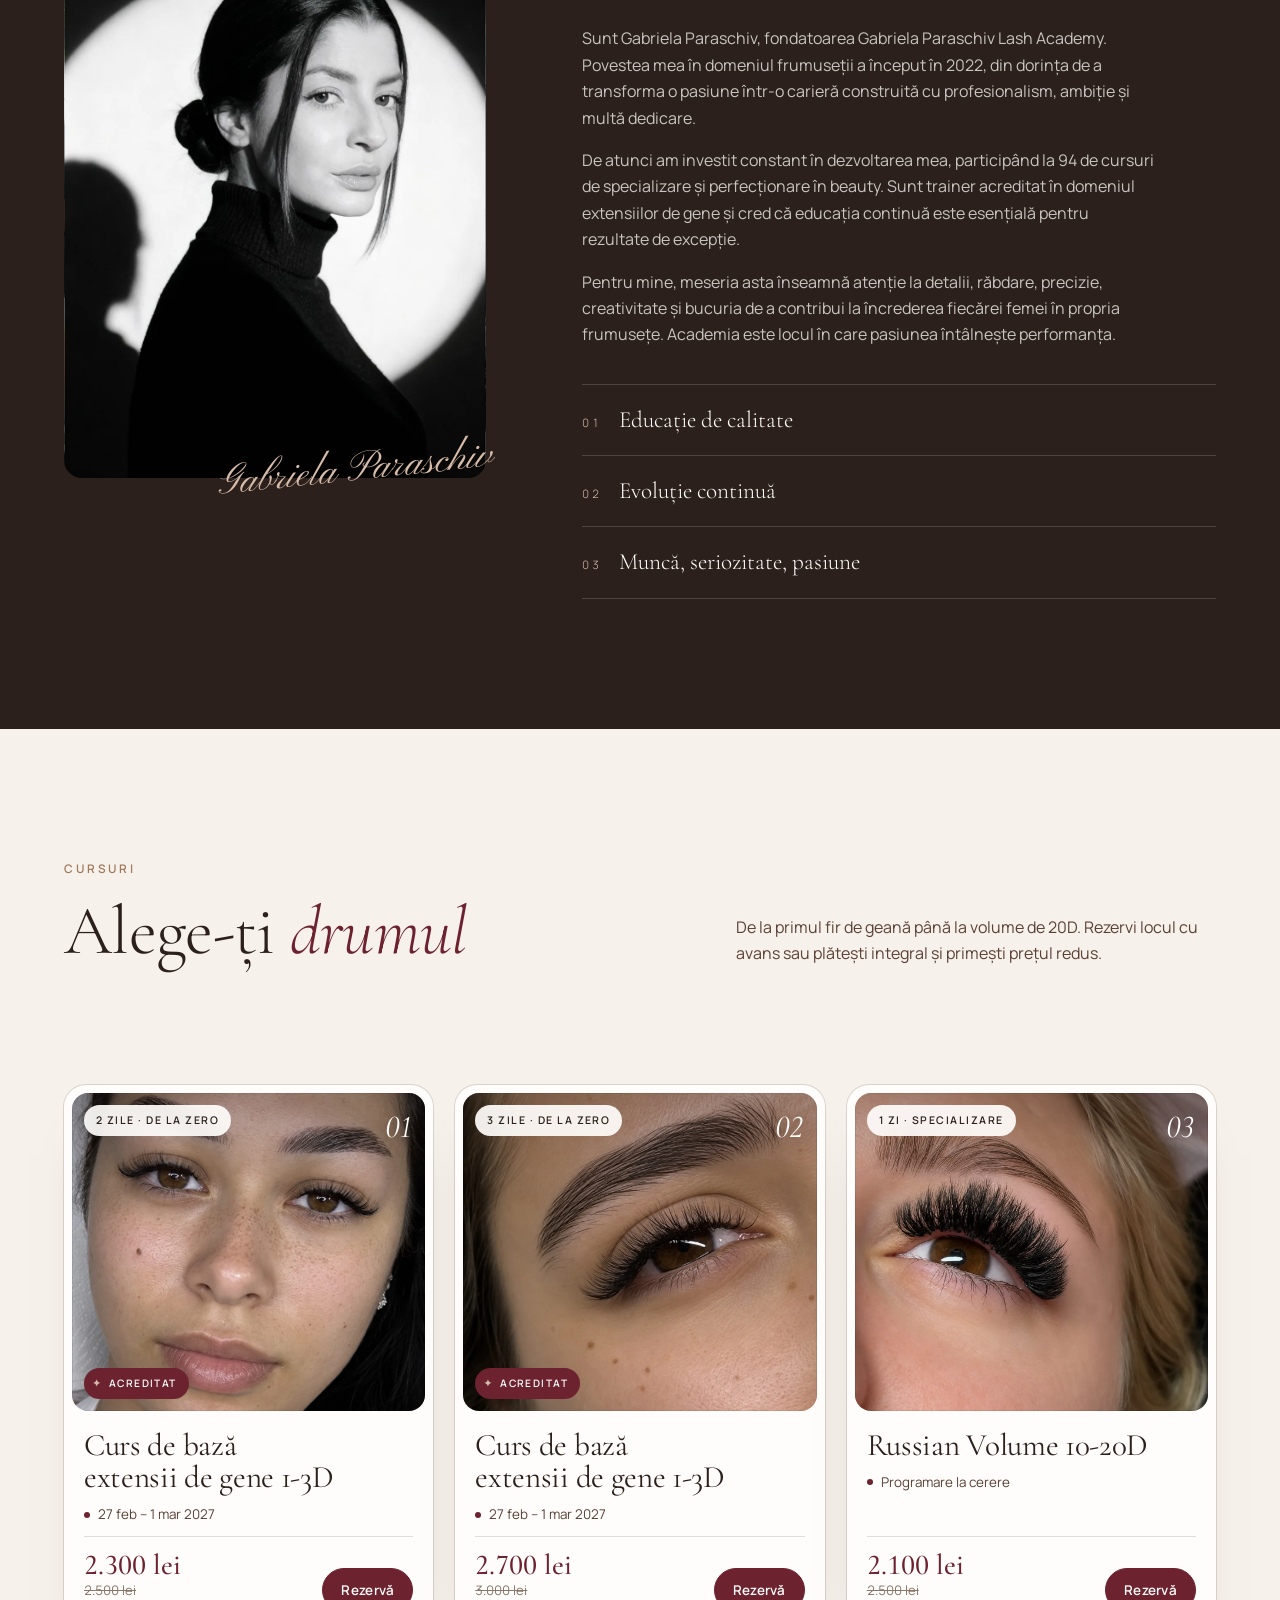
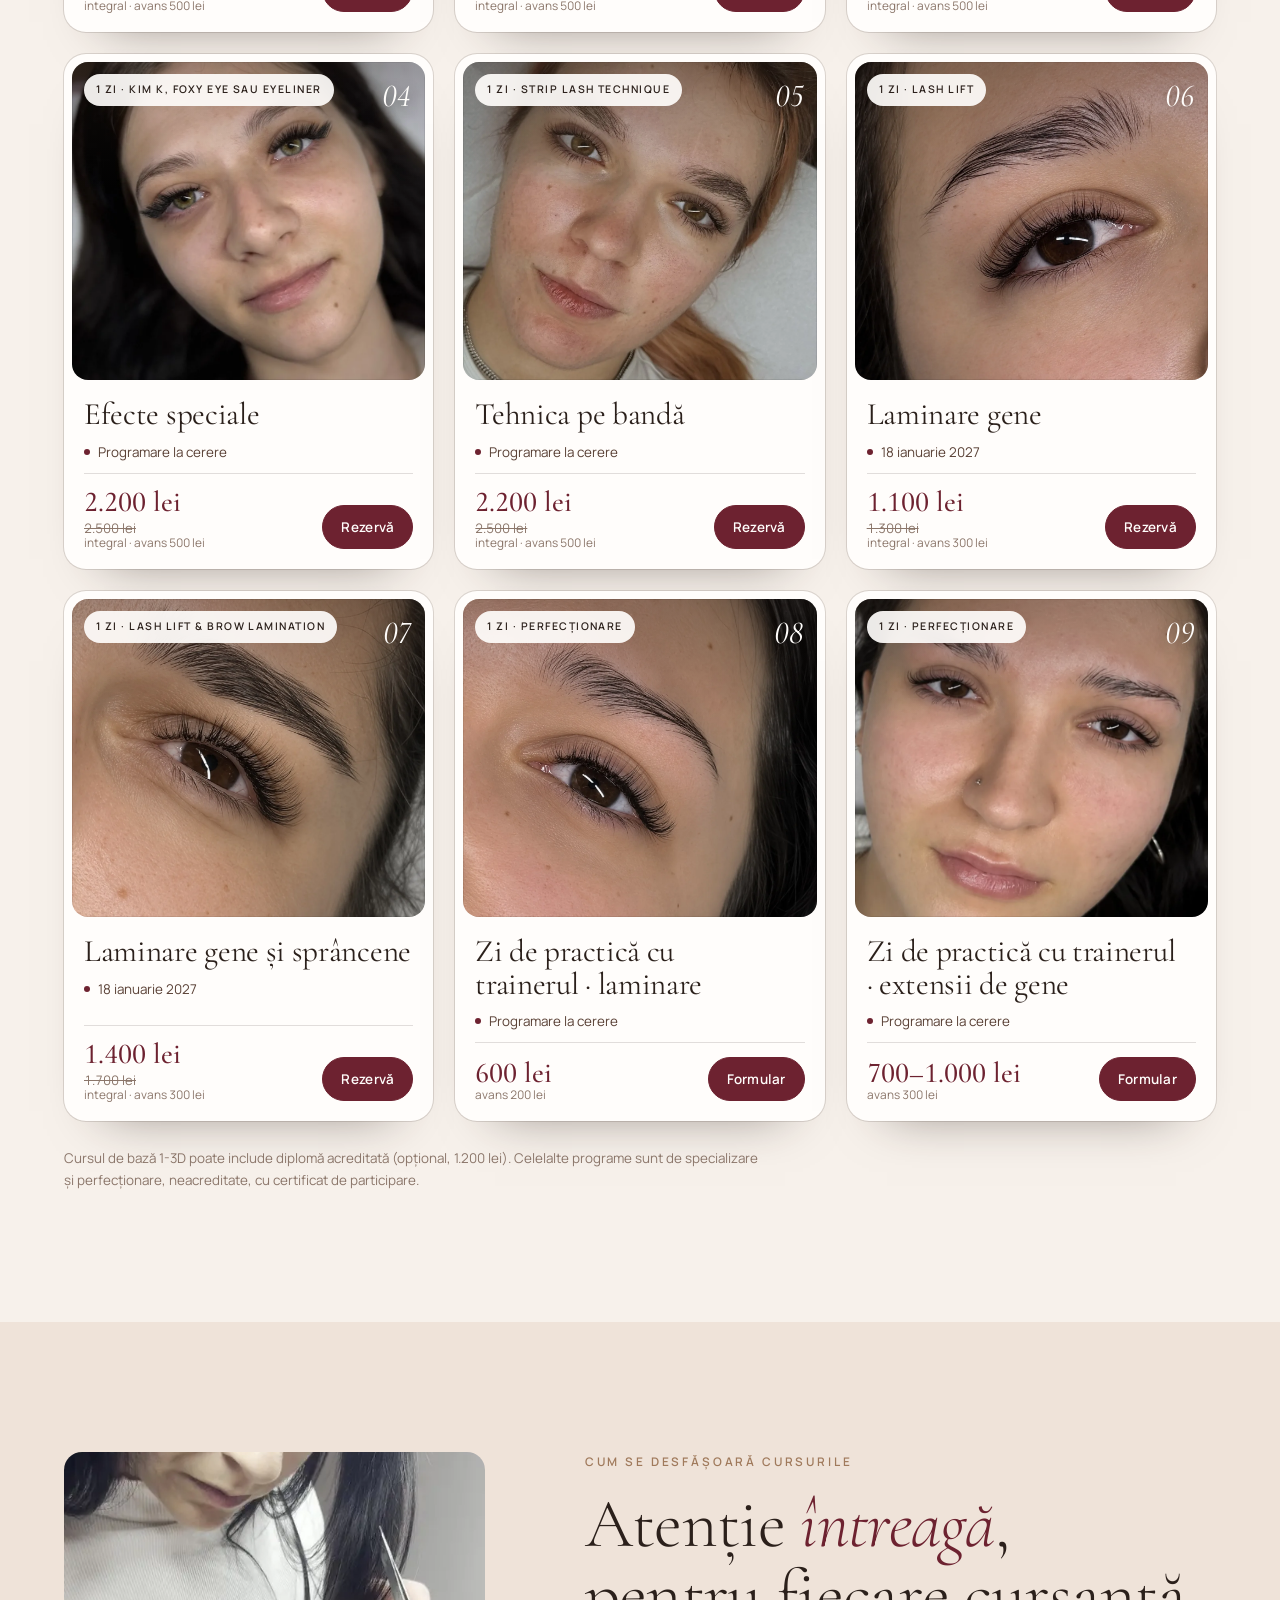
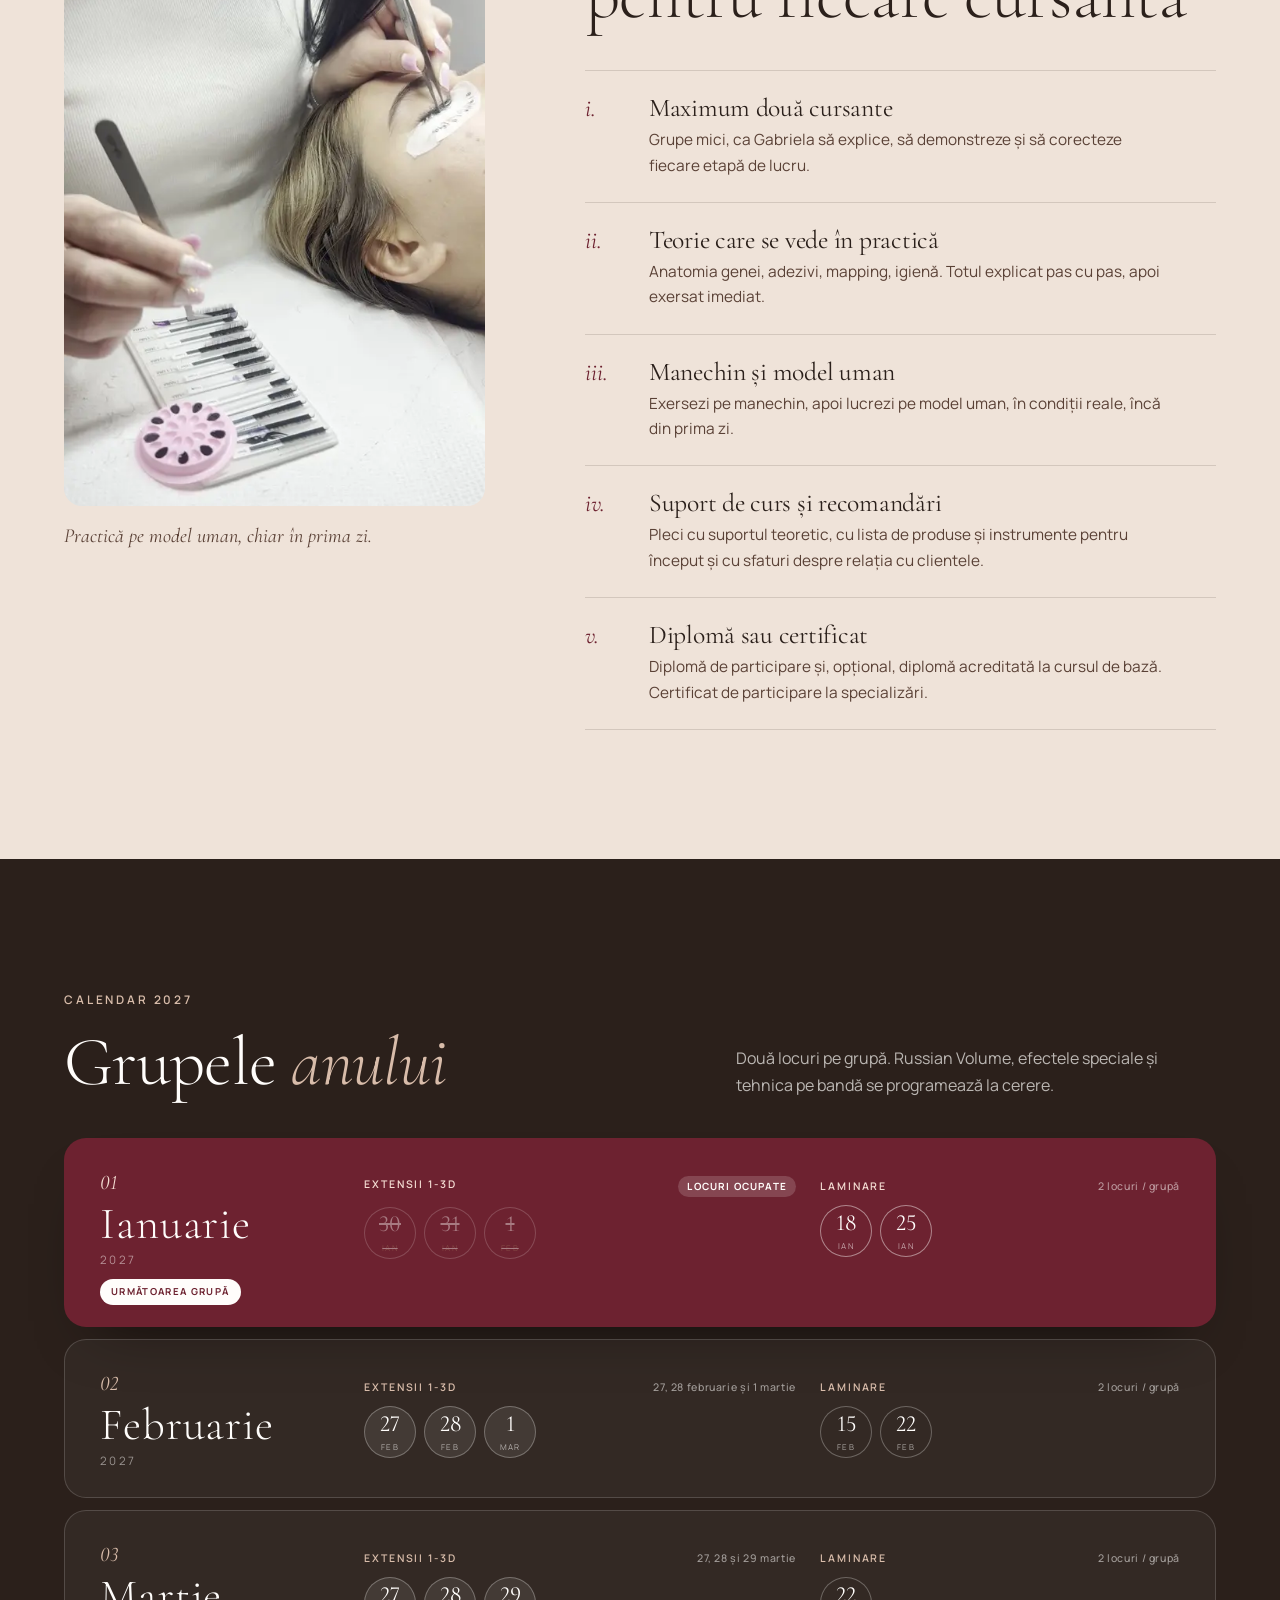
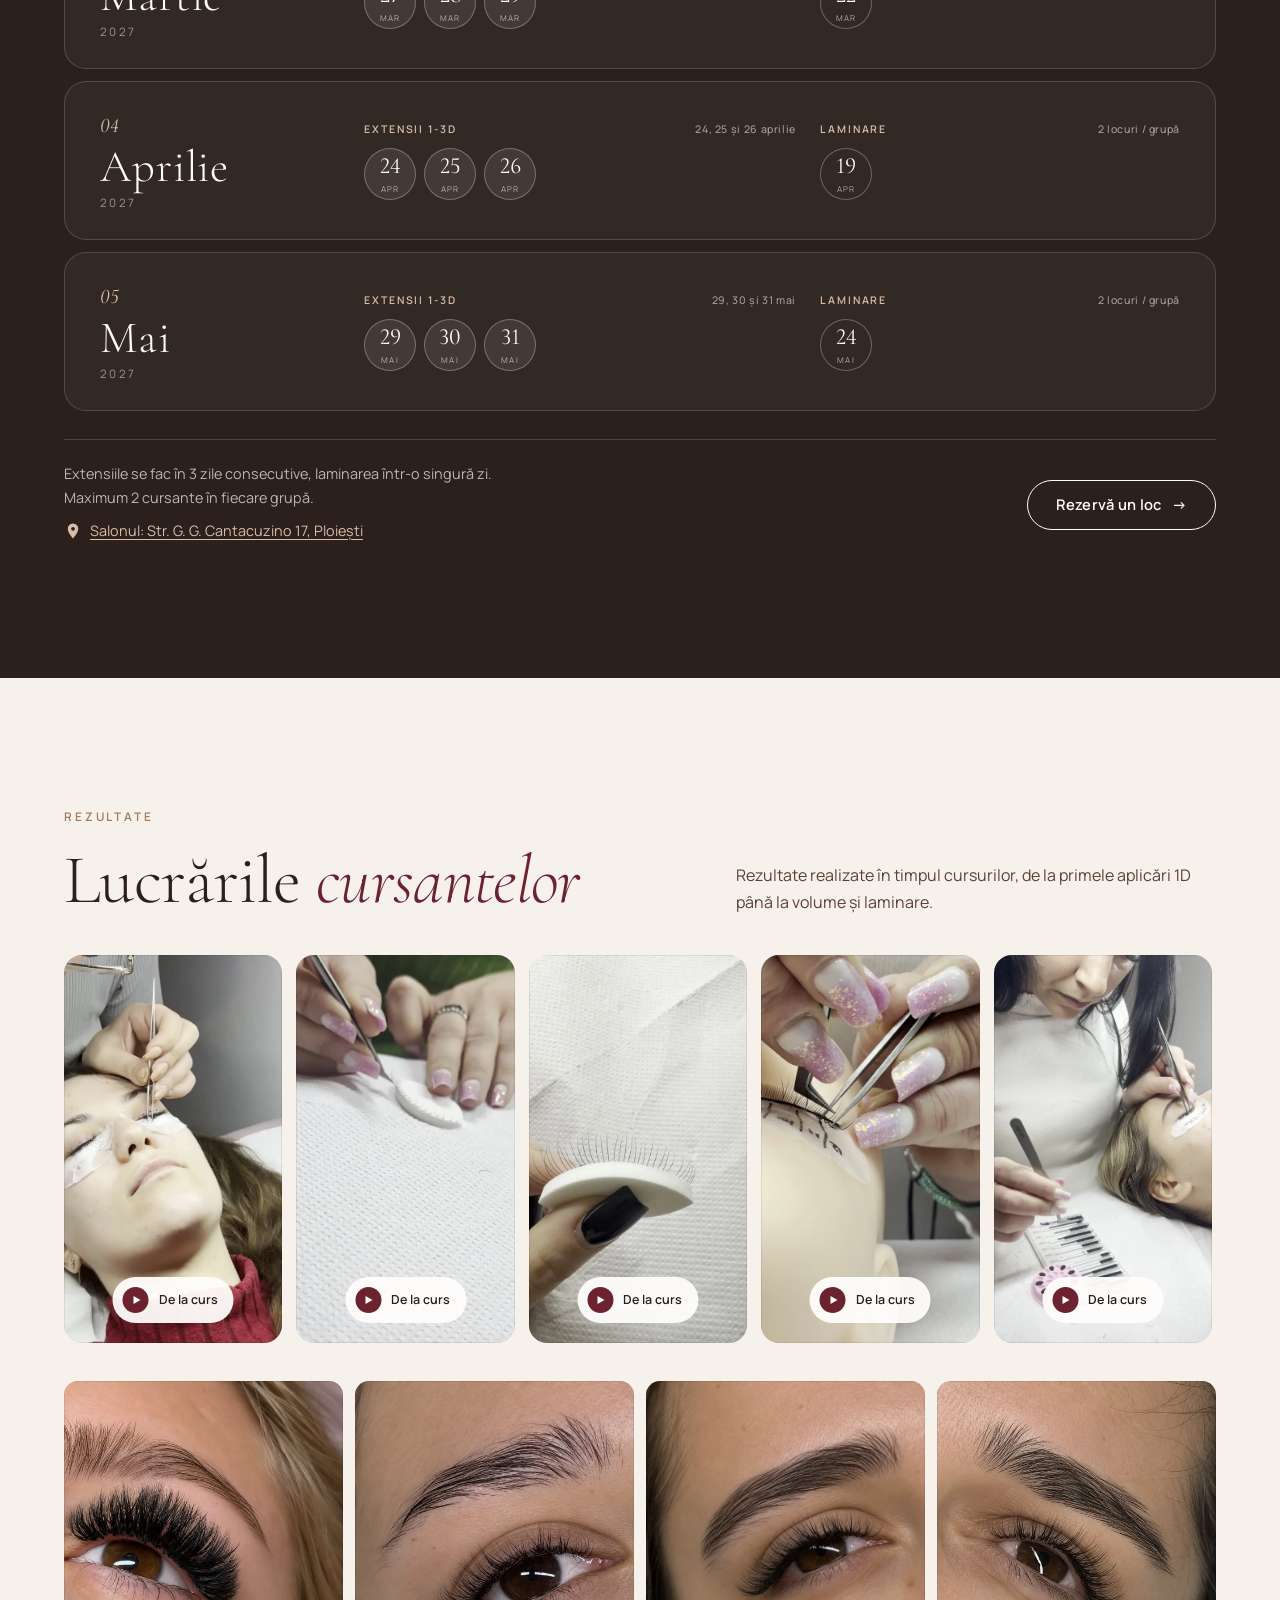
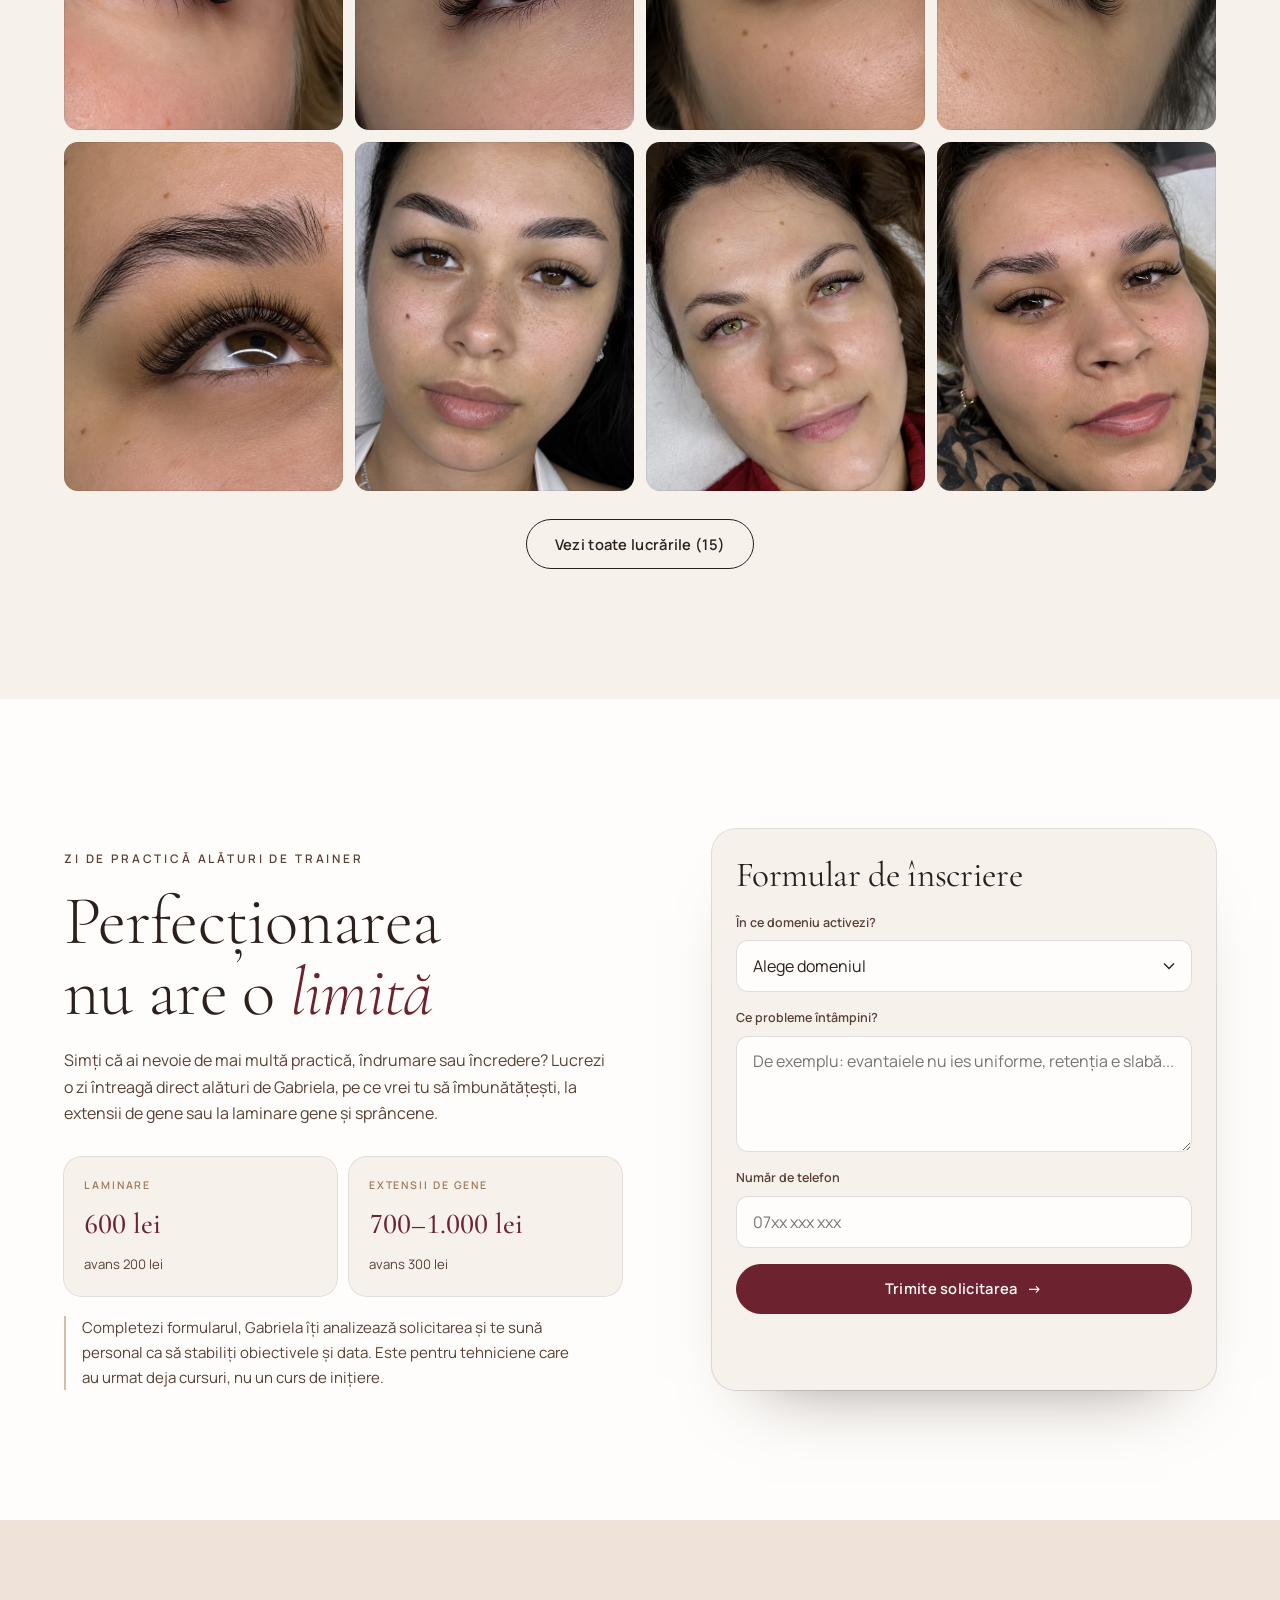
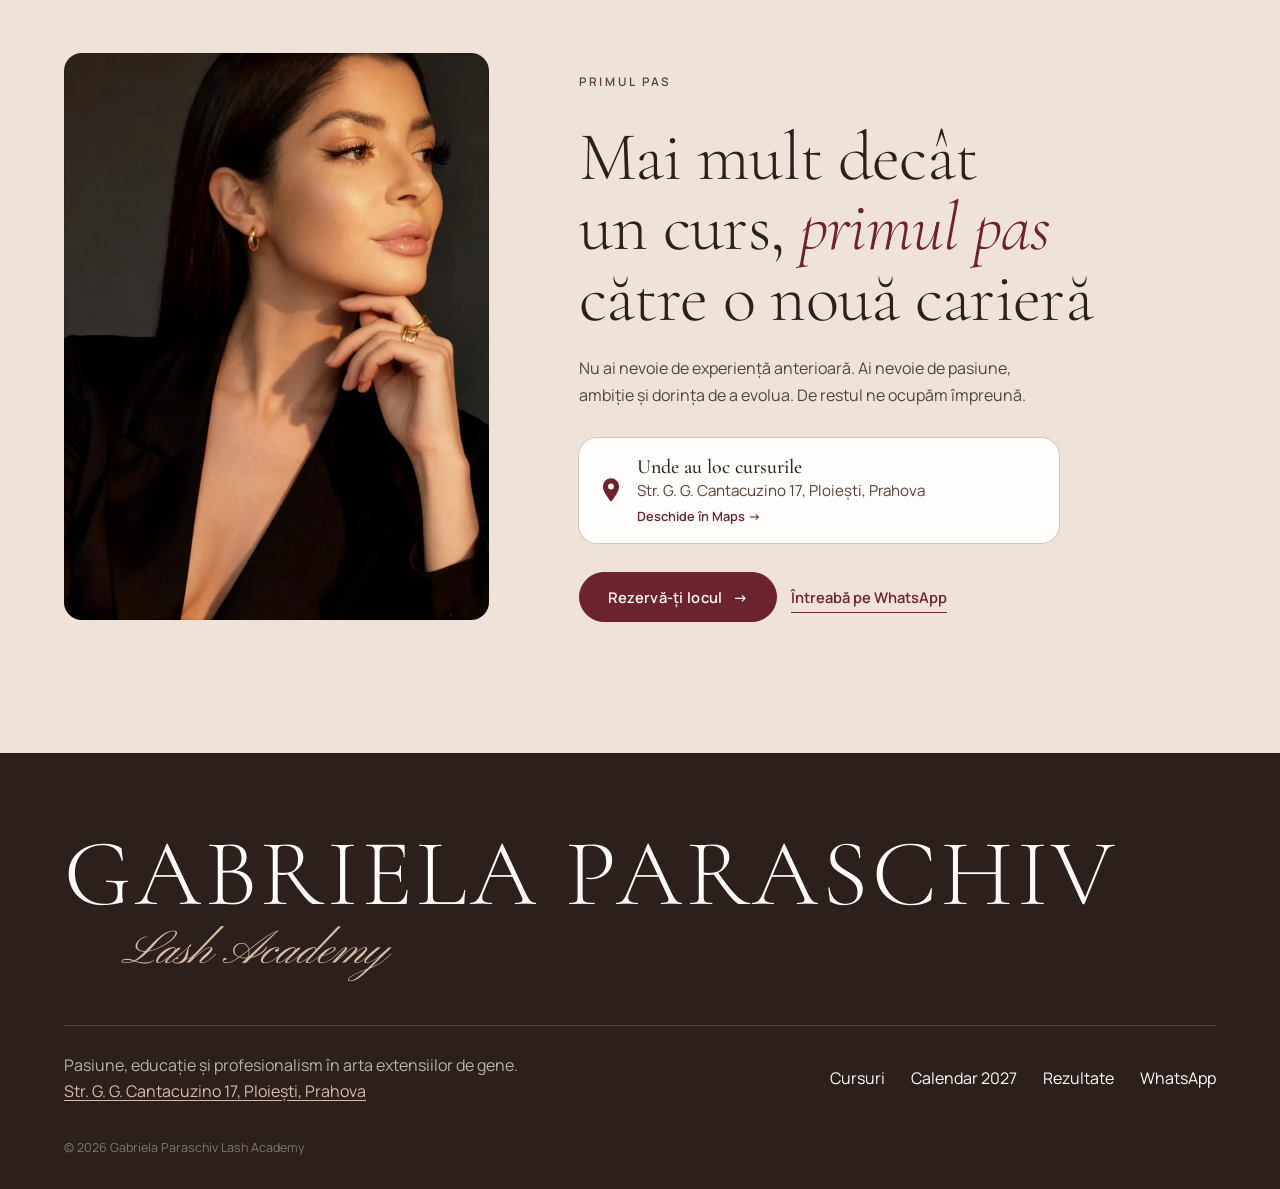
==== commit 1b8c6ff8: "Poză nouă la volum, extensii ianuarie ocupate, adresa salonului Co-Authored-By: Claude Opus 5.5 <nor" ====
--- a/index.html
+++ b/index.html
@@ -12,7 +12,7 @@
 <link rel="preconnect" href="https://fonts.googleapis.com">
 <link rel="preconnect" href="https://fonts.gstatic.com" crossorigin>
 <link href="https://fonts.googleapis.com/css2?family=Cormorant+Garamond:ital,wght@0,300;0,400;0,500;1,300;1,400&family=Manrope:wght@400;500;600&family=Pinyon+Script&display=swap" rel="stylesheet">
-<link rel="stylesheet" href="assets/style.css?v=17">
+<link rel="stylesheet" href="assets/style.css?v=18">
 <script>document.documentElement.classList.add("js")</script>
 </head>
 <body>
@@ -55,7 +55,7 @@
     </div>
     <div class="next hero-in">
       <span class="next-label">Următoarele grupe</span>
-      <span class="next-item"><b>Extensii 1-3D</b> 30 ian – 1 feb 2027</span>
+      <span class="next-item"><b>Extensii 1-3D</b> 27 feb – 1 mar 2027</span>
       <span class="next-item"><b>Laminare</b> 18 ianuarie 2027</span>
     </div>
   </div>
@@ -161,7 +161,7 @@
   </div>
   <ol class="agenda" id="calGrid"></ol>
   <div class="cal-foot reveal">
-    <p>Extensiile se fac în 3 zile consecutive, laminarea într-o singură zi. Maximum 2 cursante în fiecare grupă.</p>
+    <p>Extensiile se fac în 3 zile consecutive, laminarea într-o singură zi. Maximum 2 cursante în fiecare grupă.<br><a class="addr" href="https://www.google.com/maps/search/?api=1&amp;query=Strada%20Gheorghe%20Grigore%20Cantacuzino%2017%2C%20Ploie%C8%99ti" target="_blank" rel="noopener"><svg viewBox="0 0 24 24" width="18" height="18" aria-hidden="true"><path fill="currentColor" d="M12 2a7 7 0 0 0-7 7c0 5.2 7 13 7 13s7-7.8 7-13a7 7 0 0 0-7-7Zm0 9.5A2.5 2.5 0 1 1 12 6.5a2.5 2.5 0 0 1 0 5Z"/></svg>Salonul: Str. G. G. Cantacuzino 17, Ploiești</a></p>
     <a class="btn btn-ghost" href="#cursuri">Rezervă un loc <span class="arr" aria-hidden="true">→</span></a>
   </div>
 </section>
@@ -219,6 +219,7 @@
     <p class="kicker reveal"><span class="dot"></span>Primul pas</p>
     <h2 class="reveal">Mai mult decât un curs, <em>primul pas</em> către o nouă carieră</h2>
     <p class="reveal">Nu ai nevoie de experiență anterioară. Ai nevoie de pasiune, ambiție și dorința de a evolua. De restul ne ocupăm împreună.</p>
+    <a class="addr addr--card reveal" href="https://www.google.com/maps/search/?api=1&amp;query=Strada%20Gheorghe%20Grigore%20Cantacuzino%2017%2C%20Ploie%C8%99ti" target="_blank" rel="noopener"><svg viewBox="0 0 24 24" width="18" height="18" aria-hidden="true"><path fill="currentColor" d="M12 2a7 7 0 0 0-7 7c0 5.2 7 13 7 13s7-7.8 7-13a7 7 0 0 0-7-7Zm0 9.5A2.5 2.5 0 1 1 12 6.5a2.5 2.5 0 0 1 0 5Z"/></svg><span><b>Unde au loc cursurile</b>Str. G. G. Cantacuzino 17, Ploiești, Prahova</span><i>Deschide în Maps →</i></a>
     <div class="hero-actions reveal">
       <a class="btn btn-dark" href="#cursuri">Rezervă-ți locul <span class="arr" aria-hidden="true">→</span></a>
       <a class="link-u" id="waLink2" href="#" target="_blank" rel="noopener">Întreabă pe WhatsApp</a>
@@ -231,7 +232,7 @@
   <p class="foot-big">Gabriela Paraschiv <em>Lash Academy</em></p>
   <p class="foot-script">frumusețea începe cu pasiunea</p>
   <div class="foot-row">
-    <p>Pasiune, educație și profesionalism în arta extensiilor de gene.</p>
+    <p>Pasiune, educație și profesionalism în arta extensiilor de gene.<br><a class="foot-addr" href="https://www.google.com/maps/search/?api=1&amp;query=Strada%20Gheorghe%20Grigore%20Cantacuzino%2017%2C%20Ploie%C8%99ti" target="_blank" rel="noopener">Str. G. G. Cantacuzino 17, Ploiești, Prahova</a></p>
     <nav class="foot-links" aria-label="Linkuri subsol">
       <a href="#cursuri">Cursuri</a><a href="#calendar">Calendar 2027</a><a href="#rezultate">Rezultate</a><a id="waLink" href="#" target="_blank" rel="noopener">WhatsApp</a>
     </nav>
@@ -288,7 +289,7 @@
 </dialog>
 
 <script>requestAnimationFrame(()=>requestAnimationFrame(()=>document.body.classList.add("is-ready")))</script>
-<script src="assets/data.js?v=6"></script>
-<script src="assets/app.js?v=7"></script>
+<script src="assets/data.js?v=7"></script>
+<script src="assets/app.js?v=8"></script>
 </body>
 </html>
--- a/assets/style.css
+++ b/assets/style.css
@@ -413,3 +413,18 @@
   .mhead h3{font-size:2.8rem}
   .mflag{left:36px}
 }
+
+/* calendar: grupă ocupată + adresa salonului */
+.mgroup.is-full .day{opacity:.4;text-decoration:line-through}
+.mrow.is-next .mgroup.is-full .days--ext .day{background:transparent;color:var(--white);box-shadow:inset 0 0 0 1px rgba(255,253,251,.45)}
+.mfull{display:inline-block;padding:2px 9px;border-radius:999px;background:rgba(255,253,251,.16);color:var(--white);font-size:.62rem;font-weight:700;letter-spacing:.12em;text-transform:uppercase}
+.addr{display:inline-flex;align-items:center;gap:8px;margin-top:10px;color:var(--nude);text-decoration:underline;text-underline-offset:3px}
+.addr svg{flex:none}
+.addr--card{display:grid;grid-template-columns:auto 1fr;gap:4px 12px;align-items:center;margin:0 0 28px;padding:16px 18px;border-radius:var(--radius);background:var(--white);box-shadow:0 0 0 1px var(--line);color:var(--ink);text-decoration:none;max-width:30em;transition-property:box-shadow,transform;transition-duration:.25s}
+.addr--card:hover{transform:translateY(-2px);box-shadow:0 0 0 1px var(--line),0 18px 30px -22px rgba(43,32,27,.5)}
+.addr--card svg{grid-row:span 2;width:28px;height:28px;color:var(--bordo)}
+.addr--card span{display:grid;line-height:1.35;font-size:.95rem;color:var(--cocoa)}
+.addr--card b{font-family:var(--serif);font-weight:500;font-size:1.25rem;color:var(--ink)}
+.addr--card i{grid-column:2;font-style:normal;font-size:.8rem;font-weight:600;color:var(--bordo)}
+.foot-addr{color:var(--nude);text-decoration:underline;text-underline-offset:3px}
+
